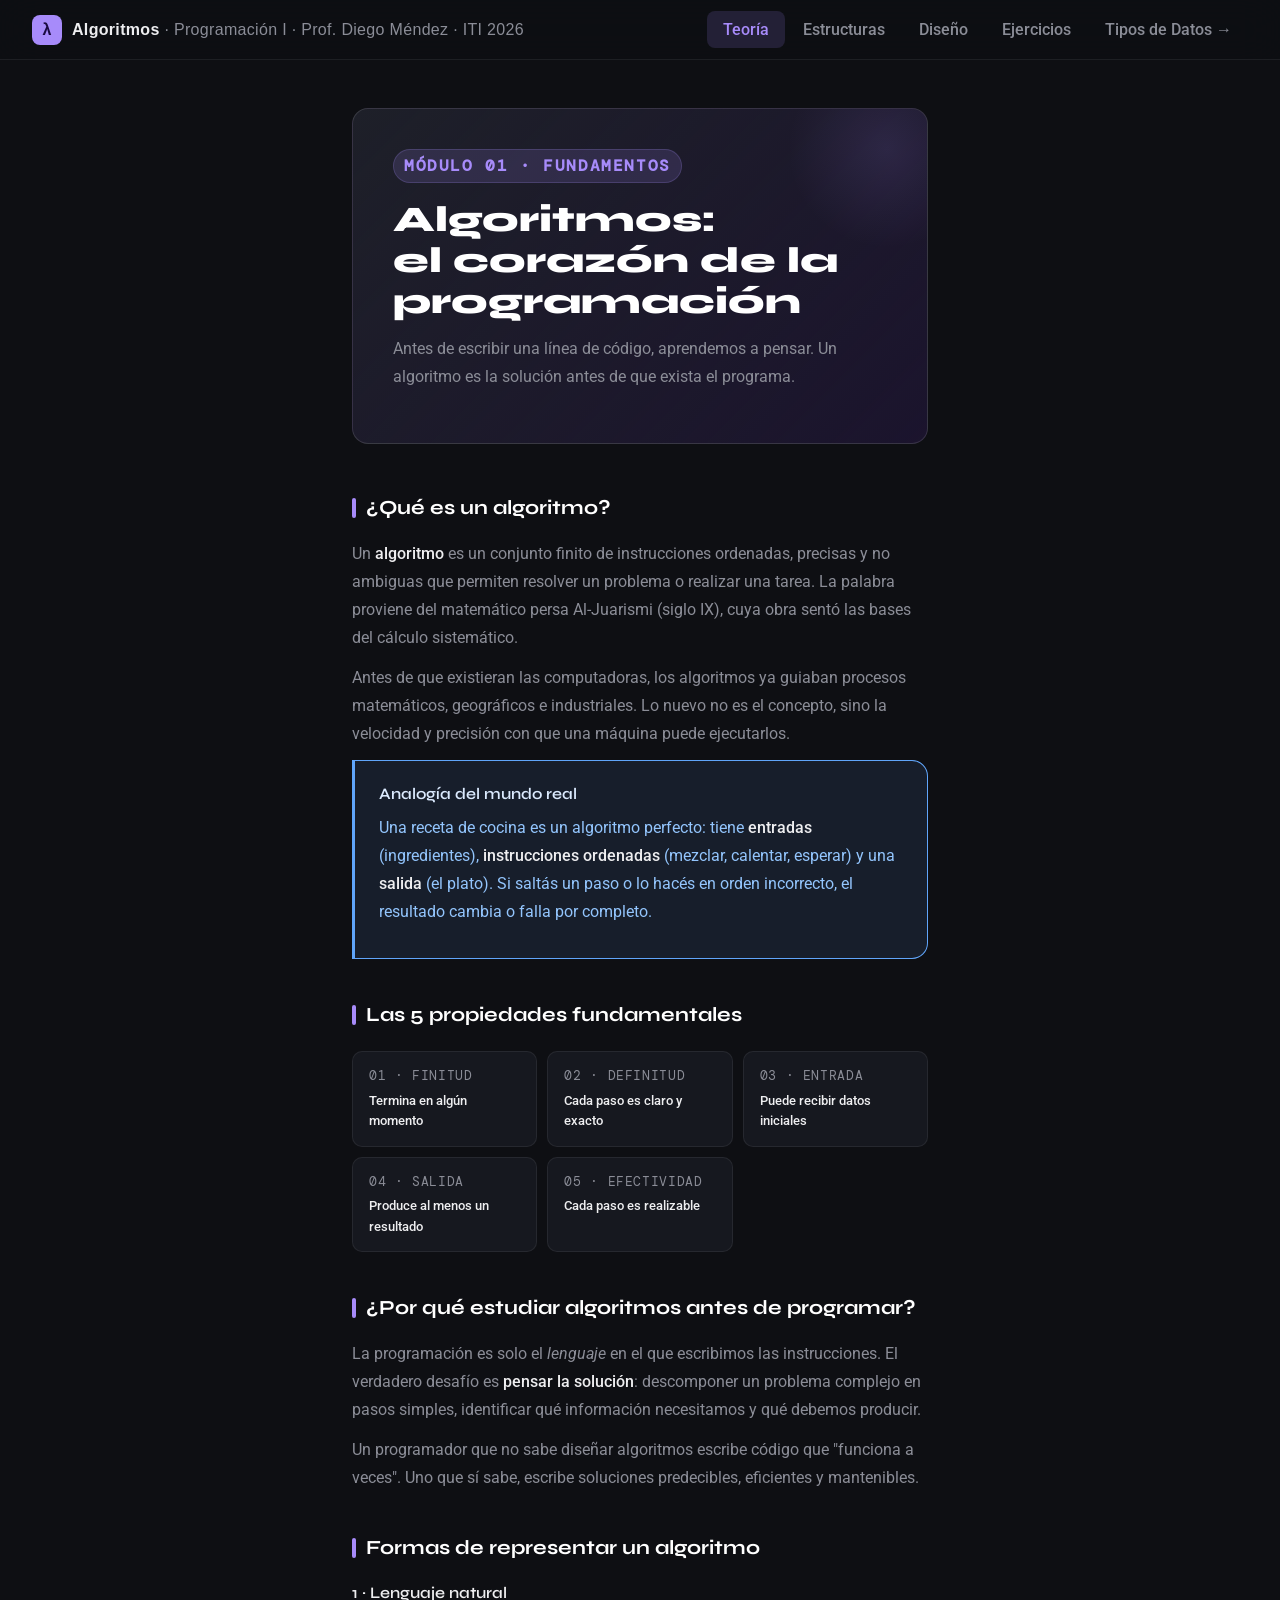
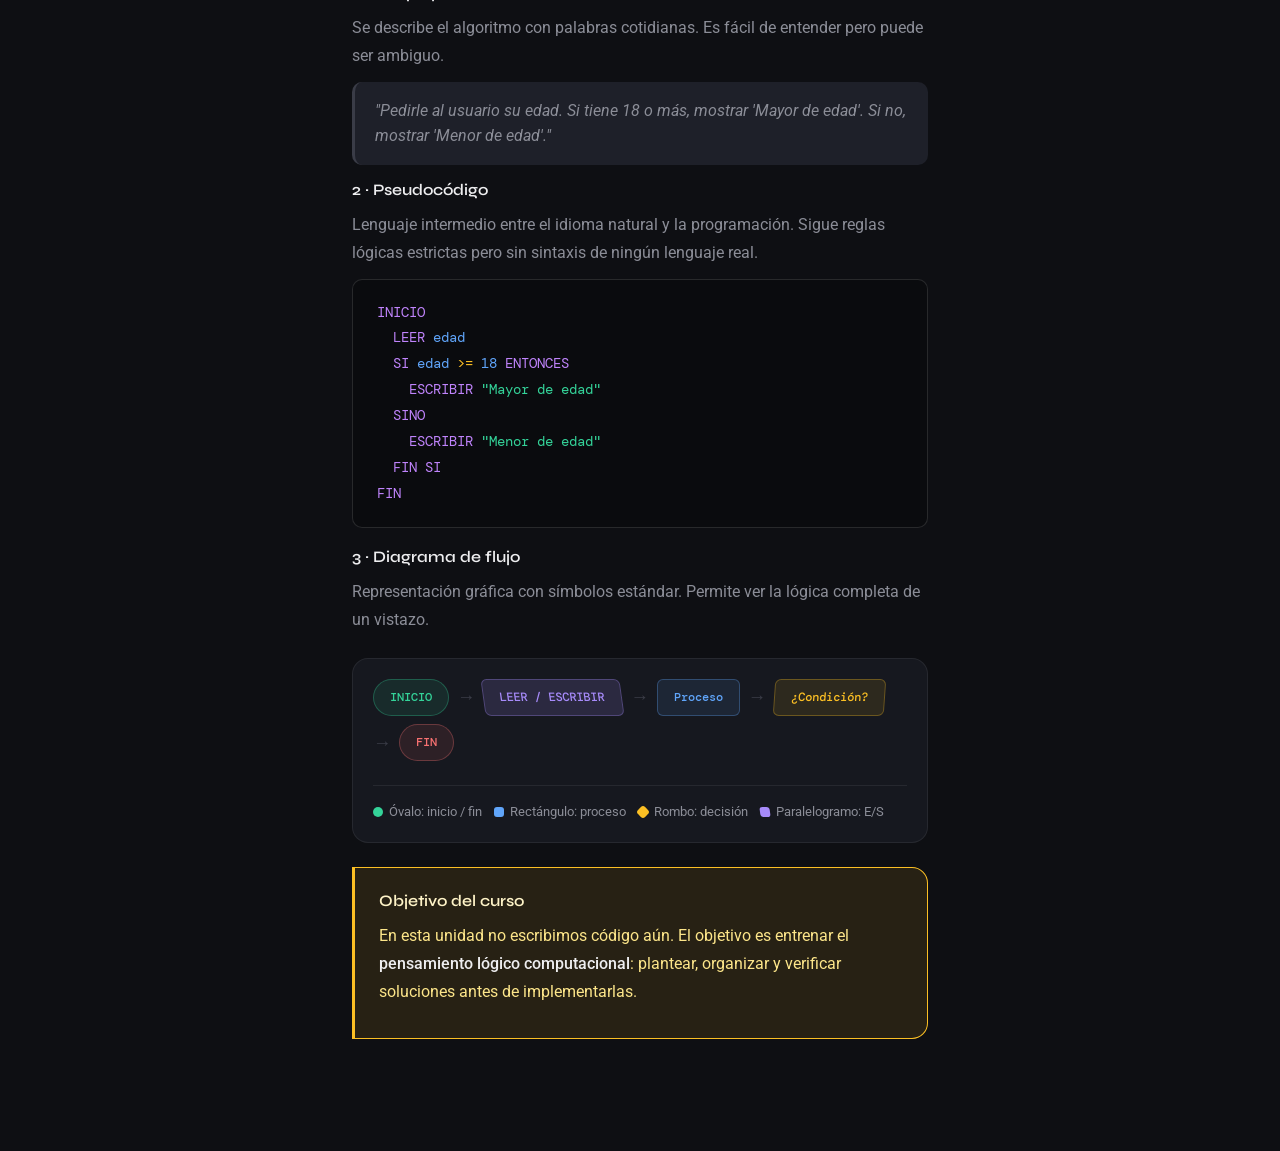
==== index.html @ a2e7eb37 "tipos de datos" ====
<!DOCTYPE html>
<html lang="es">

<head>
  <meta charset="UTF-8">
  <meta name="viewport" content="width=device-width, initial-scale=1.0">
  <title>Algoritmos · Programación I</title>
  <link rel="preconnect" href="https://fonts.googleapis.com">
  <link href="https://fonts.googleapis.com/css2?family=Roboto:ital,wght@0,300;0,400;0,500;1,300&family=Syne:wght@400;500;600;700;800&family=DM+Mono:wght@400;500&display=swap" rel="stylesheet">
  <link rel="stylesheet" href="algoritmos.css">
</head>

<body>

  <header class="site-header">
    <div class="logo">
      <div class="logo-icon">λ</div>
      <div>
        <span>Algoritmos</span>
        <span class="logo-sub"> · Programación I · Prof. Diego Méndez · ITI 2026</span>
      </div>
    </div>
    <nav class="nav-tabs">
      <button class="nav-tab active" onclick="showSection('teoria',this)">Teoría</button>
      <button class="nav-tab" onclick="showSection('estructuras',this)">Estructuras</button>
      <button class="nav-tab" onclick="showSection('disenio',this)">Diseño</button>
      <button class="nav-tab" onclick="showSection('ejercicios',this)">Ejercicios</button>
      <a class="nav-tab-link" href="tipos-de-datos/tipos-de-datos.html">Tipos de Datos →</a>
    </nav>
  </header>

  <main class="main">

    <!-- ===== TEORÍA ===== -->
    <section id="teoria" class="section active">

      <div class="hero">
        <div class="hero-tag">Módulo 01 · Fundamentos</div>
        <h1>Algoritmos:<br>el corazón de la programación</h1>
        <p>Antes de escribir una línea de código, aprendemos a pensar. Un algoritmo es la solución antes de que exista el programa.</p>
      </div>

      <h2>¿Qué es un algoritmo?</h2>
      <p>Un <strong>algoritmo</strong> es un conjunto finito de instrucciones ordenadas, precisas y no ambiguas que permiten resolver un problema o realizar una tarea. La palabra proviene del
        matemático persa Al-Juarismi (siglo IX), cuya obra sentó las bases del cálculo sistemático.</p>
      <p>Antes de que existieran las computadoras, los algoritmos ya guiaban procesos matemáticos, geográficos e industriales. Lo nuevo no es el concepto, sino la velocidad y precisión con que una
        máquina puede ejecutarlos.</p>

      <div class="card card-accent blue">
        <h3>Analogía del mundo real</h3>
        <p>Una receta de cocina es un algoritmo perfecto: tiene <strong>entradas</strong> (ingredientes), <strong>instrucciones ordenadas</strong> (mezclar, calentar, esperar) y una
          <strong>salida</strong> (el plato). Si saltás un paso o lo hacés en orden incorrecto, el resultado cambia o falla por completo.
        </p>
      </div>

      <h2>Las 5 propiedades fundamentales</h2>
      <div class="props-grid">
        <div class="prop-card">
          <div class="prop-label">01 · Finitud</div>
          <div class="prop-value">Termina en algún momento</div>
        </div>
        <div class="prop-card">
          <div class="prop-label">02 · Definitud</div>
          <div class="prop-value">Cada paso es claro y exacto</div>
        </div>
        <div class="prop-card">
          <div class="prop-label">03 · Entrada</div>
          <div class="prop-value">Puede recibir datos iniciales</div>
        </div>
        <div class="prop-card">
          <div class="prop-label">04 · Salida</div>
          <div class="prop-value">Produce al menos un resultado</div>
        </div>
        <div class="prop-card">
          <div class="prop-label">05 · Efectividad</div>
          <div class="prop-value">Cada paso es realizable</div>
        </div>
      </div>

      <h2>¿Por qué estudiar algoritmos antes de programar?</h2>
      <p>La programación es solo el <em>lenguaje</em> en el que escribimos las instrucciones. El verdadero desafío es <strong>pensar la solución</strong>: descomponer un problema complejo en pasos
        simples, identificar qué información necesitamos y qué debemos producir.</p>
      <p>Un programador que no sabe diseñar algoritmos escribe código que "funciona a veces". Uno que sí sabe, escribe soluciones predecibles, eficientes y mantenibles.</p>

      <h2>Formas de representar un algoritmo</h2>

      <h3>1 · Lenguaje natural</h3>
      <p>Se describe el algoritmo con palabras cotidianas. Es fácil de entender pero puede ser ambiguo.</p>
      <div class="highlight">"Pedirle al usuario su edad. Si tiene 18 o más, mostrar 'Mayor de edad'. Si no, mostrar 'Menor de edad'."</div>

      <h3>2 · Pseudocódigo</h3>
      <p>Lenguaje intermedio entre el idioma natural y la programación. Sigue reglas lógicas estrictas pero sin sintaxis de ningún lenguaje real.</p>
      <div class="code-block" id="cb-edad"></div>

      <h3>3 · Diagrama de flujo</h3>
      <p>Representación gráfica con símbolos estándar. Permite ver la lógica completa de un vistazo.</p>

      <div class="flow-row">
        <div class="flow-node start">INICIO</div>
        <span class="flow-arrow">→</span>
        <div class="flow-node io">LEER / ESCRIBIR</div>
        <span class="flow-arrow">→</span>
        <div class="flow-node proc">Proceso</div>
        <span class="flow-arrow">→</span>
        <div class="flow-node dec">¿Condición?</div>
        <span class="flow-arrow">→</span>
        <div class="flow-node end">FIN</div>
        <div class="flow-legend">
          <div class="flow-legend-item">
            <div class="flow-legend-dot" style="background:var(--teal);border-radius:50%"></div>Óvalo: inicio / fin
          </div>
          <div class="flow-legend-item">
            <div class="flow-legend-dot" style="background:var(--blue)"></div>Rectángulo: proceso
          </div>
          <div class="flow-legend-item">
            <div class="flow-legend-dot" style="background:var(--amber);transform:rotate(45deg)"></div>Rombo: decisión
          </div>
          <div class="flow-legend-item">
            <div class="flow-legend-dot" style="background:var(--accent);transform:skewX(8deg)"></div>Paralelogramo: E/S
          </div>
        </div>
      </div>

      <div class="card card-accent amber">
        <h3>Objetivo del curso</h3>
        <p>En esta unidad no escribimos código aún. El objetivo es entrenar el <strong>pensamiento lógico computacional</strong>: plantear, organizar y verificar soluciones antes de
          implementarlas.</p>
      </div>

    </section>

    <!-- ===== ESTRUCTURAS ===== -->
    <section id="estructuras" class="section">

      <div class="hero">
        <div class="hero-tag">Módulo 02 · Control</div>
        <h1>Estructuras de control<br>y tipos de datos</h1>
        <p>Con solo tres estructuras podés resolver cualquier problema computable. Es el teorema de Böhm-Jacopini (1966), y sigue siendo válido hoy.</p>
      </div>

      <h2>Las tres estructuras de control</h2>

      <div class="card card-accent teal">
        <h3>1 · Secuencia</h3>
        <p>Las instrucciones se ejecutan <strong>una tras otra</strong>, en orden estricto de arriba hacia abajo. Es la estructura más simple y la base de todo algoritmo.</p>
        <p><strong>Ejemplo:</strong> calcular el área de un rectángulo.</p>
      </div>
      <div class="code-block" id="cb-area"></div>

      <div class="card card-accent amber">
        <h3>2 · Selección (decisión / condicional)</h3>
        <p>Permite que el algoritmo tome <strong>caminos distintos</strong> según una condición booleana.</p>
        <ul>
          <li><strong>SI-ENTONCES (if):</strong> solo actúa si la condición es verdadera.</li>
          <li><strong>SI-ENTONCES-SINO (if-else):</strong> un camino para verdadero, otro para falso.</li>
          <li><strong>SI múltiple (switch/case):</strong> evalúa varios valores posibles de una variable.</li>
        </ul>
      </div>
      <div class="code-block" id="cb-temp"></div>

      <div class="card card-accent coral">
        <h3>3 · Repetición (bucles / iteración)</h3>
        <p>Ejecuta un bloque de instrucciones <strong>múltiples veces</strong>. Existen tres variantes:</p>
        <ul>
          <li><strong>MIENTRAS (while):</strong> repite mientras la condición sea verdadera. Se evalúa antes de ejecutar.</li>
          <li><strong>HACER-MIENTRAS (do-while):</strong> ejecuta al menos una vez, luego evalúa.</li>
          <li><strong>PARA (for):</strong> repite un número conocido de veces usando un contador.</li>
        </ul>
        <p><strong>Clave:</strong> todo bucle debe tener una condición de salida. Sin ella → bucle infinito.</p>
      </div>
      <div class="code-block" id="cb-bucle"></div>

      <div class="divider"></div>

      <h2>Variables y tipos de datos</h2>
      <p>Una <strong>variable</strong> es un espacio en memoria con nombre que almacena un valor que puede cambiar durante la ejecución.</p>

      <div class="props-grid">
        <div class="prop-card">
          <div class="prop-label">Entero (int)</div>
          <div class="prop-value">… −2, −1, 0, 1, 2 …</div>
        </div>
        <div class="prop-card">
          <div class="prop-label">Real (float)</div>
          <div class="prop-value">3.14 · −0.5 · 100.0</div>
        </div>
        <div class="prop-card">
          <div class="prop-label">Carácter (char)</div>
          <div class="prop-value">'a' · 'Z' · '3'</div>
        </div>
        <div class="prop-card">
          <div class="prop-label">Cadena (string)</div>
          <div class="prop-value">"Hola mundo"</div>
        </div>
        <div class="prop-card">
          <div class="prop-label">Lógico (bool)</div>
          <div class="prop-value">Verdadero · Falso</div>
        </div>
      </div>

      <h2>Operadores</h2>

      <h3>Aritméticos</h3>
      <div class="pill-row">
        <span class="pill pill-teal">+ suma</span>
        <span class="pill pill-teal">− resta</span>
        <span class="pill pill-teal">× multiplicación</span>
        <span class="pill pill-teal">/ división</span>
        <span class="pill pill-teal">MOD resto</span>
        <span class="pill pill-teal">^ potencia</span>
      </div>

      <h3>Relacionales (devuelven Verdadero o Falso)</h3>
      <div class="pill-row">
        <span class="pill pill-amber">= igual</span>
        <span class="pill pill-amber">≠ distinto</span>
        <span class="pill pill-amber">&lt; menor</span>
        <span class="pill pill-amber">&gt; mayor</span>
        <span class="pill pill-amber">≤ menor o igual</span>
        <span class="pill pill-amber">≥ mayor o igual</span>
      </div>

      <h3>Lógicos (combinan condiciones)</h3>
      <div class="pill-row">
        <span class="pill pill-purple">Y · AND</span>
        <span class="pill pill-purple">O · OR</span>
        <span class="pill pill-purple">NO · NOT</span>
      </div>

      <div class="divider"></div>

      <h2>Modularidad (subalgoritmos)</h2>
      <p>Un <strong>subalgoritmo</strong> (o módulo) resuelve una subtarea específica y puede ser reutilizado. Equivale a lo que en programación se llama <strong>función o procedimiento</strong>.</p>

      <div class="card card-accent blue">
        <h3>Ventajas de dividir en módulos</h3>
        <ul>
          <li>Facilita la lectura y comprensión del algoritmo completo</li>
          <li>Permite reutilizar partes sin reescribirlas</li>
          <li>Simplifica la detección y corrección de errores</li>
          <li>Hace más fácil modificar o ampliar el algoritmo</li>
        </ul>
      </div>

    </section>

    <!-- ===== DISEÑO ===== -->
    <section id="disenio" class="section">

      <div class="hero">
        <div class="hero-tag">Módulo 03 · Metodología</div>
        <h1>Diseño y verificación<br>de algoritmos</h1>
        <p>Diseñar bien es más valioso que programar rápido. Un buen diseño previene errores, facilita el mantenimiento y comunica la intención con claridad.</p>
      </div>

      <h2>Metodología de resolución</h2>
      <div class="steps">
        <div class="step">
          <div class="step-num">1</div>
          <div class="step-content">
            <h3>Análisis del problema</h3>
            <p>¿Qué se pide exactamente? ¿Qué datos tengo (entradas)? ¿Qué debo producir (salidas)? ¿Hay restricciones o casos especiales?</p>
          </div>
        </div>
        <div class="step">
          <div class="step-num">2</div>
          <div class="step-content">
            <h3>Diseño del algoritmo</h3>
            <p>Plantear la solución en pseudocódigo o diagrama de flujo. Pensar los casos posibles, incluyendo casos límite y errores.</p>
          </div>
        </div>
        <div class="step">
          <div class="step-num">3</div>
          <div class="step-content">
            <h3>Prueba de escritorio (tracing)</h3>
            <p>Simular manualmente la ejecución paso a paso con valores concretos, anotando el estado de cada variable en cada iteración.</p>
          </div>
        </div>
        <div class="step">
          <div class="step-num">4</div>
          <div class="step-content">
            <h3>Refinamiento</h3>
            <p>Detectar y corregir errores lógicos, optimizar pasos redundantes y clarificar instrucciones ambiguas.</p>
          </div>
        </div>
      </div>

      <h2>Ejemplo de prueba de escritorio</h2>
      <p>Algoritmo que suma los números del 1 al 5:</p>

      <div class="code-block" id="cb-suma"></div>

      <div class="card">
        <h3>Tabla de seguimiento</h3>
        <div class="table-wrap">
          <table>
            <thead>
              <tr>
                <th>Iteración</th>
                <th>i</th>
                <th>suma</th>
                <th>i ≤ 5?</th>
              </tr>
            </thead>
            <tbody>
              <tr>
                <td>Inicio</td>
                <td class="num">1</td>
                <td class="num">0</td>
                <td>—</td>
              </tr>
              <tr>
                <td>1ª</td>
                <td class="num">2</td>
                <td class="num">1</td>
                <td class="yes">Sí</td>
              </tr>
              <tr>
                <td>2ª</td>
                <td class="num">3</td>
                <td class="num">3</td>
                <td class="yes">Sí</td>
              </tr>
              <tr>
                <td>3ª</td>
                <td class="num">4</td>
                <td class="num">6</td>
                <td class="yes">Sí</td>
              </tr>
              <tr>
                <td>4ª</td>
                <td class="num">5</td>
                <td class="num">10</td>
                <td class="yes">Sí</td>
              </tr>
              <tr>
                <td>5ª</td>
                <td class="num">6</td>
                <td class="num">15</td>
                <td class="no">No → Sale</td>
              </tr>
            </tbody>
          </table>
        </div>
      </div>

      <h2>Errores comunes en algoritmos</h2>

      <div class="card card-accent coral">
        <ul>
          <li><strong>Bucle infinito:</strong> la condición de salida nunca se vuelve falsa. El algoritmo no termina nunca.</li>
          <li><strong>Variable no inicializada:</strong> usar una variable sin asignarle un valor previo. Resultado impredecible.</li>
          <li><strong>Error off-by-one:</strong> contar una vez de más o de menos. Muy frecuente en bucles PARA.</li>
          <li><strong>División por cero:</strong> no verificar que el divisor sea distinto de cero antes de dividir.</li>
          <li><strong>Condición mal planteada:</strong> usar &lt; cuando debería ser ≤, o viceversa.</li>
          <li><strong>Algoritmo incompleto:</strong> no contemplar todos los casos posibles de la entrada.</li>
        </ul>
      </div>

      <h2>Glosario esencial</h2>
      <div class="props-grid">
        <div class="prop-card">
          <div class="prop-label">Algoritmo</div>
          <div class="prop-value">Secuencia finita y precisa de instrucciones</div>
        </div>
        <div class="prop-card">
          <div class="prop-label">Variable</div>
          <div class="prop-value">Espacio de memoria con nombre y valor</div>
        </div>
        <div class="prop-card">
          <div class="prop-label">Constante</div>
          <div class="prop-value">Valor fijo que no cambia en la ejecución</div>
        </div>
        <div class="prop-card">
          <div class="prop-label">Expresión</div>
          <div class="prop-value">Combinación de valores y operadores</div>
        </div>
        <div class="prop-card">
          <div class="prop-label">Condición</div>
          <div class="prop-value">Expresión que resulta Verdadero o Falso</div>
        </div>
        <div class="prop-card">
          <div class="prop-label">Iteración</div>
          <div class="prop-value">Una pasada completa por el cuerpo de un bucle</div>
        </div>
        <div class="prop-card">
          <div class="prop-label">Acumulador</div>
          <div class="prop-value">Variable que suma/multiplica valores sucesivos</div>
        </div>
        <div class="prop-card">
          <div class="prop-label">Contador</div>
          <div class="prop-value">Variable que se incrementa de a 1</div>
        </div>
        <div class="prop-card">
          <div class="prop-label">Bandera (flag)</div>
          <div class="prop-value">Variable booleana que indica un estado</div>
        </div>
      </div>

    </section>

    <!-- ===== EJERCICIOS ===== -->
    <section id="ejercicios" class="section">

      <div class="hero">
        <div class="hero-tag">20 Ejercicios · Sin código</div>
        <h1>Práctica de pensamiento<br>lógico computacional</h1>
        <p>Resolvé cada ejercicio en pseudocódigo o lenguaje natural. Usá el área de trabajo para escribir tu solución directamente acá. Tus respuestas se guardan en el navegador.</p>
      </div>

      <div class="ex-stats">
        <div class="ex-stat"><span class="ex-stat-n" id="cnt-total">20</span><span class="ex-stat-l">ejercicios</span></div>
        <div class="ex-stat"><span class="ex-stat-n" id="cnt-done">0</span><span class="ex-stat-l">completados</span></div>
        <div class="ex-stat"><span class="ex-stat-n" id="cnt-pct">0%</span><span class="ex-stat-l">progreso</span></div>
      </div>
      <div class="progress-wrap">
        <div class="progress-fill" id="prog-fill" style="width:0%"></div>
      </div>

      <div class="filter-row">
        <button class="filter-btn active" onclick="filterEx('todos',this)">Todos (20)</button>
        <button class="filter-btn" onclick="filterEx('Básico',this)">Básico (6)</button>
        <button class="filter-btn" onclick="filterEx('Intermedio',this)">Intermedio (9)</button>
        <button class="filter-btn" onclick="filterEx('Avanzado',this)">Avanzado (5)</button>
      </div>

      <div class="ex-list" id="ex-list"></div>

    </section>

  </main>

  <!-- Mobile nav -->
  <nav class="mobile-nav">
    <button class="nav-tab active" onclick="showSection('teoria',this)">Teoría</button>
    <button class="nav-tab" onclick="showSection('estructuras',this)">Estructuras</button>
    <button class="nav-tab" onclick="showSection('disenio',this)">Diseño</button>
    <button class="nav-tab" onclick="showSection('ejercicios',this)">Ejercicios</button>
    <a class="nav-tab-link" href="tipos-de-datos/tipos-de-datos.html">Tipos →</a>
  </nav>

  <script src="algoritmos.js"></script>
</body>

</html>
---- algoritmos.css ----
:root {
  --bg: #0e0f13;
  --surface: #16181f;
  --surface2: #1e2029;
  --border: rgba(255, 255, 255, 0.07);
  --border2: rgba(255, 255, 255, 0.12);
  --text: #eeeef0;
  --muted: #8b8d97;
  --faint: #3a3c47;
  --accent: #a78bfa;
  --accent2: #7c3aed;
  --accent-glow: rgba(167, 139, 250, 0.15);
  --teal: #34d399;
  --teal-bg: rgba(52, 211, 153, 0.1);
  --amber: #fbbf24;
  --amber-bg: rgba(251, 191, 36, 0.1);
  --coral: #f87171;
  --coral-bg: rgba(248, 113, 113, 0.1);
  --blue: #60a5fa;
  --blue-bg: rgba(96, 165, 250, 0.1);
  --r: 10px;
  --r-lg: 16px;
}

*,
*::before,
*::after {
  box-sizing: border-box;
  margin: 0;
  padding: 0;
}

html {
  scroll-behavior: smooth;
}

body {
  font-family: 'Roboto', sans-serif;
  font-size: 1rem;
  background: var(--bg);
  color: var(--text);
  line-height: 1.6;
  min-height: 100vh;
  overflow-x: hidden;
}

/* SCROLLBAR */
::-webkit-scrollbar {
  width: 6px;
}

::-webkit-scrollbar-track {
  background: var(--bg);
}

::-webkit-scrollbar-thumb {
  background: var(--faint);
  border-radius: 3px;
}

/* HEADER */
.site-header {
  position: sticky;
  top: 0;
  z-index: 100;
  background: rgba(14, 15, 19, 0.85);
  backdrop-filter: blur(20px);
  border-bottom: 1px solid var(--border);
  padding: 0 2rem;
  display: flex;
  align-items: center;
  justify-content: space-between;
  height: 60px;
}

.logo {
  display: flex;
  align-items: center;
  gap: 10px;
  font-family: sans-serif;
  font-weight: 700;
  font-size: 1rem;
  letter-spacing: 0.02em;
}

.logo-icon {
  width: 30px;
  height: 30px;
  background: var(--accent);
  border-radius: 8px;
  display: flex;
  align-items: center;
  justify-content: center;
  font-size: 1rem;
  color: #1a0a40;
  font-weight: 800;
}

.logo-sub {
  color: var(--muted);
  font-weight: 400;
  font-size: 1rem;
}

.nav-tabs {
  display: flex;
  gap: 2px;
}

.nav-tab {
  padding: 6px 16px;
  border-radius: 8px;
  border: none;
  background: transparent;
  color: var(--muted);
  cursor: pointer;
  font-family: 'Roboto', sans-serif;
  font-size: 1rem;
  font-weight: 500;
  transition: all 0.2s;
  white-space: nowrap;
}

.nav-tab-link {
  padding: 6px 16px;
  border-radius: 8px;
  background: transparent;
  color: var(--muted);
  font-family: 'Roboto', sans-serif;
  font-size: 1rem;
  font-weight: 500;
  transition: all 0.2s;
  white-space: nowrap;
  text-decoration: none;
  display: inline-flex;
  align-items: center;
}

.nav-tab-link:hover {
  color: var(--text);
  background: var(--surface);
}

.nav-tab:hover {
  color: var(--text);
  background: var(--surface);
}

.nav-tab.active {
  color: var(--accent);
  background: var(--accent-glow);
}

/* MAIN LAYOUT */
.main {
  max-width: 50%;
  margin: 0 auto;
  padding: 3rem 2rem 6rem;
}

/* SECTIONS */
.section {
  display: none;
  animation: fadeUp 0.35s ease;
}

.section.active {
  display: block;
}

@keyframes fadeUp {
  from {
    opacity: 0;
    transform: translateY(12px);
  }

  to {
    opacity: 1;
    transform: translateY(0);
  }
}

/* HERO */
.hero {
  margin-bottom: 3rem;
  padding: 2.5rem;
  background: linear-gradient(135deg, var(--surface2) 0%, rgba(124, 58, 237, 0.12) 100%);
  border: 1px solid var(--border2);
  border-radius: var(--r-lg);
  position: relative;
  overflow: hidden;
}

.hero::before {
  content: '';
  position: absolute;
  top: -60px;
  right: -60px;
  width: 200px;
  height: 200px;
  background: radial-gradient(circle, rgba(167, 139, 250, 0.12) 0%, transparent 70%);
  border-radius: 50%;
  pointer-events: none;
}

.hero-tag {
  display: inline-block;
  font-size: 1rem;
  font-weight: 600;
  letter-spacing: 0.1em;
  text-transform: uppercase;
  color: var(--accent);
  background: var(--accent-glow);
  border: 1px solid rgba(167, 139, 250, 0.2);
  padding: 3px 10px;
  border-radius: 20px;
  margin-bottom: 1rem;
  font-family: 'DM Mono', monospace;
}

.hero h1 {
  font-family: 'Syne', sans-serif;
  font-size: clamp(1.5rem, 4vw, 2.25rem);
  font-weight: 800;
  line-height: 1.15;
  margin-bottom: 0.75rem;
  color: #fff;
}

.hero p {
  color: var(--muted);
  font-size: 1rem;
  max-width: 560px;
}

/* TYPOGRAPHY */
h2 {
  font-family: 'Syne', sans-serif;
  font-size: 1.25rem;
  font-weight: 700;
  margin: 2.5rem 0 1rem;
  color: #fff;
  display: flex;
  align-items: center;
  gap: 10px;
}

h2::before {
  content: '';
  display: inline-block;
  width: 4px;
  height: 20px;
  background: var(--accent);
  border-radius: 2px;
}

h3 {
  font-family: 'Syne', sans-serif;
  font-size: 1rem;
  font-weight: 600;
  margin-bottom: 0.5rem;
  color: var(--text);
}

p {
  font-size: 1rem;
  line-height: 1.75;
  color: var(--muted);
  margin-bottom: 0.75rem;
}

p strong {
  color: var(--text);
  font-weight: 500;
}

ul,
ol {
  padding-left: 1.25rem;
  margin-bottom: 0.75rem;
}

li {
  font-size: 1rem;
  line-height: 1.75;
  color: var(--muted);
}

li strong {
  color: var(--text);
  font-weight: 500;
}

/* CARDS */
.card {
  background: var(--surface);
  border: 1px solid var(--border);
  border-radius: var(--r-lg);
  padding: 1.25rem 1.5rem;
  margin-bottom: 1rem;
}

.card-accent {
  border-left: 3px solid;
  border-radius: 0 var(--r-lg) var(--r-lg) 0;
}

.card-accent.purple {
  border-color: var(--accent);
  background: var(--accent-glow);
}

.card-accent.teal {
  border-color: var(--teal);
  background: var(--teal-bg);
}

.card-accent.amber {
  border-color: var(--amber);
  background: var(--amber-bg);
}

.card-accent.coral {
  border-color: var(--coral);
  background: var(--coral-bg);
}

.card-accent.blue {
  border-color: var(--blue);
  background: var(--blue-bg);
}

.card-accent.purple p,
.card-accent.purple li {
  color: #c4b5fd;
}

.card-accent.teal p,
.card-accent.teal li {
  color: #6ee7b7;
}

.card-accent.amber p,
.card-accent.amber li {
  color: #fde68a;
}

.card-accent.coral p,
.card-accent.coral li {
  color: #fca5a5;
}

.card-accent.blue p,
.card-accent.blue li {
  color: #93c5fd;
}

.card-accent.purple h3 {
  color: #ddd6fe;
}

.card-accent.teal h3 {
  color: #a7f3d0;
}

.card-accent.amber h3 {
  color: #fef3c7;
}

.card-accent.coral h3 {
  color: #fee2e2;
}

.card-accent.blue h3 {
  color: #dbeafe;
}

/* CODE BLOCKS */
.code-block {
  background: #0a0b0e;
  border: 1px solid var(--border2);
  border-radius: var(--r);
  padding: 1.25rem 1.5rem;
  font-family: 'DM Mono', monospace;
  font-size: 0.9rem;
  line-height: 1.8;
  color: #d4d4d8;
  margin-bottom: 1rem;
  overflow-x: auto;
  white-space: pre;
}

.code-block .kw {
  color: #c084fc;
}

.code-block .fn {
  color: #34d399;
}

.code-block .cm {
  color: #52525b;
  font-style: italic;
}

.code-block .nm {
  color: #60a5fa;
}

.code-block .op {
  color: #fbbf24;
}

/* PROPS GRID */
.props-grid {
  display: grid;
  grid-template-columns: repeat(auto-fit, minmax(160px, 1fr));
  gap: 10px;
  margin: 1.25rem 0;
}

.prop-card {
  background: var(--surface);
  border: 1px solid var(--border);
  border-radius: var(--r);
  padding: 0.875rem 1rem;
  transition: border-color 0.2s;
}

.prop-card:hover {
  border-color: var(--accent);
}

.prop-label {
  font-size: 0.8rem;
  font-family: 'DM Mono', monospace;
  color: var(--muted);
  margin-bottom: 4px;
  text-transform: uppercase;
  letter-spacing: 0.05em;
}

.prop-value {
  font-size: 0.8rem;
  font-weight: 500;
  color: var(--text);
}

/* FLOW DIAGRAM */
.flow-row {
  display: flex;
  align-items: center;
  gap: 8px;
  flex-wrap: wrap;
  margin: 1.5rem 0;
  padding: 1.25rem;
  background: var(--surface);
  border: 1px solid var(--border);
  border-radius: var(--r-lg);
}

.flow-node {
  padding: 8px 16px;
  font-size: 0.75rem;
  font-weight: 500;
  font-family: 'DM Mono', monospace;
  text-align: center;
  border-radius: 6px;
}

.flow-node.start {
  background: var(--teal-bg);
  color: var(--teal);
  border: 1px solid rgba(52, 211, 153, 0.3);
  border-radius: 20px;
}

.flow-node.proc {
  background: var(--blue-bg);
  color: var(--blue);
  border: 1px solid rgba(96, 165, 250, 0.3);
}

.flow-node.dec {
  background: var(--amber-bg);
  color: var(--amber);
  border: 1px solid rgba(251, 191, 36, 0.3);
  transform: skewX(-4deg);
}

.flow-node.io {
  background: var(--accent-glow);
  color: var(--accent);
  border: 1px solid rgba(167, 139, 250, 0.3);
  transform: skewX(8deg);
}

.flow-node.end {
  background: var(--coral-bg);
  color: var(--coral);
  border: 1px solid rgba(248, 113, 113, 0.3);
  border-radius: 20px;
}

.flow-arrow {
  color: var(--faint);
  font-size: 1.15rem;
  flex-shrink: 0;
}

.flow-legend {
  display: flex;
  gap: 12px;
  flex-wrap: wrap;
  margin-top: 1rem;
  padding-top: 1rem;
  border-top: 1px solid var(--border);
  width: 100%;
}

.flow-legend-item {
  display: flex;
  align-items: center;
  gap: 6px;
  font-size: 0.8rem;
  color: var(--muted);
}

.flow-legend-dot {
  width: 10px;
  height: 10px;
  border-radius: 3px;
}

/* TABLE */
.table-wrap {
  overflow-x: auto;
  margin-bottom: 1rem;
}

table {
  width: 100%;
  border-collapse: collapse;
  font-size: 0.9rem;
}

thead tr {
  background: var(--surface2);
}

th {
  padding: 10px 14px;
  text-align: left;
  font-weight: 600;
  font-family: 'Syne', sans-serif;
  font-size: 0.8rem;
  color: var(--muted);
  border-bottom: 1px solid var(--border2);
  letter-spacing: 0.04em;
}

td {
  padding: 9px 14px;
  border-bottom: 1px solid var(--border);
  color: var(--muted);
  font-family: 'DM Mono', monospace;
}

td.num {
  text-align: center;
  color: var(--text);
  font-weight: 500;
}

td.yes {
  color: var(--teal);
}

td.no {
  color: var(--coral);
}

tr:last-child td {
  border-bottom: none;
}

tr:hover td {
  background: var(--surface);
}

/* STEP CARDS */
.steps {
  display: flex;
  flex-direction: column;
  gap: 1px;
  margin: 1.25rem 0;
}

.step {
  display: flex;
  gap: 1rem;
  padding: 1.125rem 1.25rem;
  background: var(--surface);
  border: 1px solid var(--border);
  border-radius: var(--r);
  transition: all 0.2s;
}

.step:hover {
  border-color: var(--border2);
  background: var(--surface2);
}

.step-num {
  width: 28px;
  height: 28px;
  border-radius: 50%;
  background: var(--accent-glow);
  border: 1px solid rgba(167, 139, 250, 0.3);
  display: flex;
  align-items: center;
  justify-content: center;
  font-size: 1rem;
  font-weight: 700;
  color: var(--accent);
  flex-shrink: 0;
  font-family: 'DM Mono', monospace;
}

.step-content h3 {
  font-size: 0.9rem;
  margin-bottom: 3px;
}

.step-content p {
  margin: 0;
  font-size: 0.9rem;
}

/* OPERATOR PILLS */
.pill-row {
  display: flex;
  gap: 8px;
  flex-wrap: wrap;
  margin-bottom: 0.75rem;
}

.pill {
  padding: 4px 12px;
  border-radius: 20px;
  font-size: 0.8rem;
  font-family: 'DM Mono', monospace;
  font-weight: 500;
}

.pill-teal {
  background: var(--teal-bg);
  color: var(--teal);
  border: 1px solid rgba(52, 211, 153, 0.2);
}

.pill-amber {
  background: var(--amber-bg);
  color: var(--amber);
  border: 1px solid rgba(251, 191, 36, 0.2);
}

.pill-purple {
  background: var(--accent-glow);
  color: var(--accent);
  border: 1px solid rgba(167, 139, 250, 0.2);
}

.pill-blue {
  background: var(--blue-bg);
  color: var(--blue);
  border: 1px solid rgba(96, 165, 250, 0.2);
}

.pill-coral {
  background: var(--coral-bg);
  color: var(--coral);
  border: 1px solid rgba(248, 113, 113, 0.2);
}

/* ============ EXERCISES ============ */
.ex-stats {
  display: grid;
  grid-template-columns: repeat(3, 1fr);
  gap: 10px;
  margin-bottom: 1.5rem;
}

.ex-stat {
  background: var(--surface);
  border: 1px solid var(--border);
  border-radius: var(--r);
  padding: 1rem;
  text-align: center;
}

.ex-stat-n {
  font-family: 'Syne', sans-serif;
  font-size: 1.75rem;
  font-weight: 800;
  color: #fff;
  display: block;
}

.ex-stat-l {
  font-size: 0.8rem;
  color: var(--muted);
  text-transform: uppercase;
  letter-spacing: 0.06em;
}

.progress-wrap {
  background: var(--surface);
  border-radius: 20px;
  height: 6px;
  margin-bottom: 1.75rem;
  overflow: hidden;
}

.progress-fill {
  height: 6px;
  border-radius: 20px;
  background: linear-gradient(90deg, var(--accent2), var(--accent));
  transition: width 0.5s cubic-bezier(.4, 0, .2, 1);
}

.filter-row {
  display: flex;
  gap: 6px;
  flex-wrap: wrap;
  margin-bottom: 1.5rem;
}

.filter-btn {
  padding: 5px 14px;
  border-radius: 20px;
  border: 1px solid var(--border2);
  background: transparent;
  color: var(--muted);
  cursor: pointer;
  font-family: 'Roboto', sans-serif;
  font-size: 0.8rem;
  font-weight: 500;
  transition: all 0.18s;
}

.filter-btn:hover {
  color: var(--text);
  border-color: var(--faint);
}

.filter-btn.active {
  background: var(--accent-glow);
  color: var(--accent);
  border-color: rgba(167, 139, 250, 0.35);
}

/* EXERCISE LIST */
.ex-list {
  counter-reset: excount;
  display: flex;
  flex-direction: column;
  gap: 8px;
}

.ex-item {
  counter-increment: excount;
  background: var(--surface);
  border: 1px solid var(--border);
  border-radius: var(--r-lg);
  padding: 1.25rem 1.25rem 1.25rem 4.5rem;
  position: relative;
  transition: all 0.2s;
}

.ex-item:hover {
  border-color: var(--border2);
}

.ex-item.done {
  border-color: rgba(52, 211, 153, 0.25);
  background: rgba(52, 211, 153, 0.04);
}

.ex-num {
  position: absolute;
  left: 1.25rem;
  top: 1.25rem;
  width: 32px;
  height: 32px;
  border-radius: 50%;
  display: flex;
  align-items: center;
  justify-content: center;
  font-family: 'DM Mono', monospace;
  font-size: 0.8rem;
  font-weight: 500;
}

.ex-num.basico {
  background: var(--teal-bg);
  color: var(--teal);
  border: 1px solid rgba(52, 211, 153, 0.3);
}

.ex-num.intermedio {
  background: var(--amber-bg);
  color: var(--amber);
  border: 1px solid rgba(251, 191, 36, 0.3);
}

.ex-num.avanzado {
  background: var(--coral-bg);
  color: var(--coral);
  border: 1px solid rgba(248, 113, 113, 0.3);
}

.ex-top {
  display: flex;
  align-items: flex-start;
  justify-content: space-between;
  gap: 10px;
}

.ex-title {
  font-family: 'Syne', sans-serif;
  font-size: 0.875rem;
  font-weight: 700;
  color: var(--text);
  margin-bottom: 6px;
}

.badge-row {
  display: flex;
  gap: 5px;
  flex-wrap: wrap;
  margin-bottom: 8px;
}

.badge {
  font-size: 0.8rem;
  font-weight: 600;
  letter-spacing: 0.06em;
  text-transform: uppercase;
  padding: 2px 8px;
  border-radius: 20px;
  font-family: 'DM Mono', monospace;
}

.badge-tema {
  background: var(--accent-glow);
  color: var(--accent);
}

.badge-basico {
  background: var(--teal-bg);
  color: var(--teal);
}

.badge-intermedio {
  background: var(--amber-bg);
  color: var(--amber);
}

.badge-avanzado {
  background: var(--coral-bg);
  color: var(--coral);
}

.ex-enunciado {
  font-size: 0.9rem;
  line-height: 1.7;
  color: var(--muted);
  white-space: pre-wrap;
}

/* WORK AREA */
.work-area-toggle {
  display: flex;
  align-items: center;
  gap: 8px;
  margin-top: 10px;
  cursor: pointer;
  font-size: 0.75rem;
  color: var(--accent);
  font-weight: 500;
  user-select: none;
  width: fit-content;
}

.work-area-toggle:hover {
  opacity: 0.8;
}

.toggle-icon {
  font-size: 0.9rem;
  transition: transform 0.2s;
}

.ex-item.open .toggle-icon {
  transform: rotate(90deg);
}

.ex-body {
  display: none;
  margin-top: 10px;
}

.ex-item.open .ex-body {
  display: block;
}

.hint-box {
  background: rgba(167, 139, 250, 0.05);
  border: 1px dashed rgba(167, 139, 250, 0.25);
  border-radius: var(--r);
  padding: 0.875rem 1rem;
  font-size: 0.8rem;
  color: #c4b5fd;
  line-height: 1.65;
  margin-bottom: 10px;
}

.hint-label {
  font-family: 'DM Mono', monospace;
  font-size: 0.625rem;
  color: var(--accent);
  font-weight: 600;
  letter-spacing: 0.08em;
  text-transform: uppercase;
  margin-bottom: 5px;
}

.work-textarea {
  width: 100%;
  min-height: 120px;
  background: #0a0b0e;
  border: 1px solid var(--border2);
  border-radius: var(--r);
  padding: 0.875rem 1rem;
  font-family: 'DM Mono', monospace;
  font-size: 0.8125rem;
  line-height: 1.7;
  color: #d4d4d8;
  resize: vertical;
  outline: none;
  transition: border-color 0.2s;
  margin-bottom: 8px;
}

.work-textarea:focus {
  border-color: var(--accent);
}

.work-textarea::placeholder {
  color: #3a3c47;
}

.work-actions {
  display: flex;
  gap: 8px;
  align-items: center;
}

.btn-save {
  padding: 6px 16px;
  background: var(--accent-glow);
  border: 1px solid rgba(167, 139, 250, 0.3);
  border-radius: 8px;
  color: var(--accent);
  font-size: 0.75rem;
  font-weight: 600;
  font-family: 'DM Sans', sans-serif;
  cursor: pointer;
  transition: all 0.18s;
}

.btn-save:hover {
  background: rgba(167, 139, 250, 0.2);
}

.btn-clear {
  padding: 6px 14px;
  background: transparent;
  border: 1px solid var(--border2);
  border-radius: 8px;
  color: var(--muted);
  font-size: 0.75rem;
  font-family: 'DM Sans', sans-serif;
  cursor: pointer;
  transition: all 0.18s;
}

.btn-clear:hover {
  color: var(--coral);
  border-color: rgba(248, 113, 113, 0.3);
}

.saved-msg {
  font-size: 0.6875rem;
  color: var(--teal);
  display: none;
}

/* COMPLETE BUTTON */
.check-btn {
  width: 28px;
  height: 28px;
  border-radius: 50%;
  border: 1.5px solid var(--border2);
  background: transparent;
  cursor: pointer;
  flex-shrink: 0;
  transition: all 0.2s;
  display: flex;
  align-items: center;
  justify-content: center;
  font-size: 1rem;
  color: transparent;
}

.check-btn:hover {
  border-color: var(--teal);
  color: var(--teal);
}

.check-btn.done {
  background: var(--teal);
  border-color: var(--teal);
  color: white;
}

/* MOBILE */
@media (max-width: 640px) {
  .site-header {
    padding: 0 1rem;
  }

  .nav-tabs {
    display: none;
  }

  .main {
    padding: 1.5rem 1rem 5rem;
  }

  .mobile-nav {
    display: flex;
    position: fixed;
    bottom: 0;
    left: 0;
    right: 0;
    background: rgba(14, 15, 19, 0.95);
    backdrop-filter: blur(20px);
    border-top: 1px solid var(--border2);
    padding: 8px 1rem 12px;
    gap: 4px;
    z-index: 200;
  }

  .mobile-nav .nav-tab {
    flex: 1;
    font-size: 0.6rem;
    padding: 8px 4px;
    text-align: center;
    border-radius: 8px;
  }
}

@media (min-width: 641px) {
  .mobile-nav {
    display: none;
  }
}

/* DIVIDER */
.divider {
  height: 1px;
  background: var(--border);
  margin: 2rem 0;
}

/* HIGHLIGHT BOX */
.highlight {
  background: var(--surface2);
  border-radius: var(--r);
  padding: 1rem 1.25rem;
  margin-bottom: 0.75rem;
  font-size: 1rem;
  color: var(--muted);
  font-style: italic;
  border-left: 3px solid var(--faint);
}
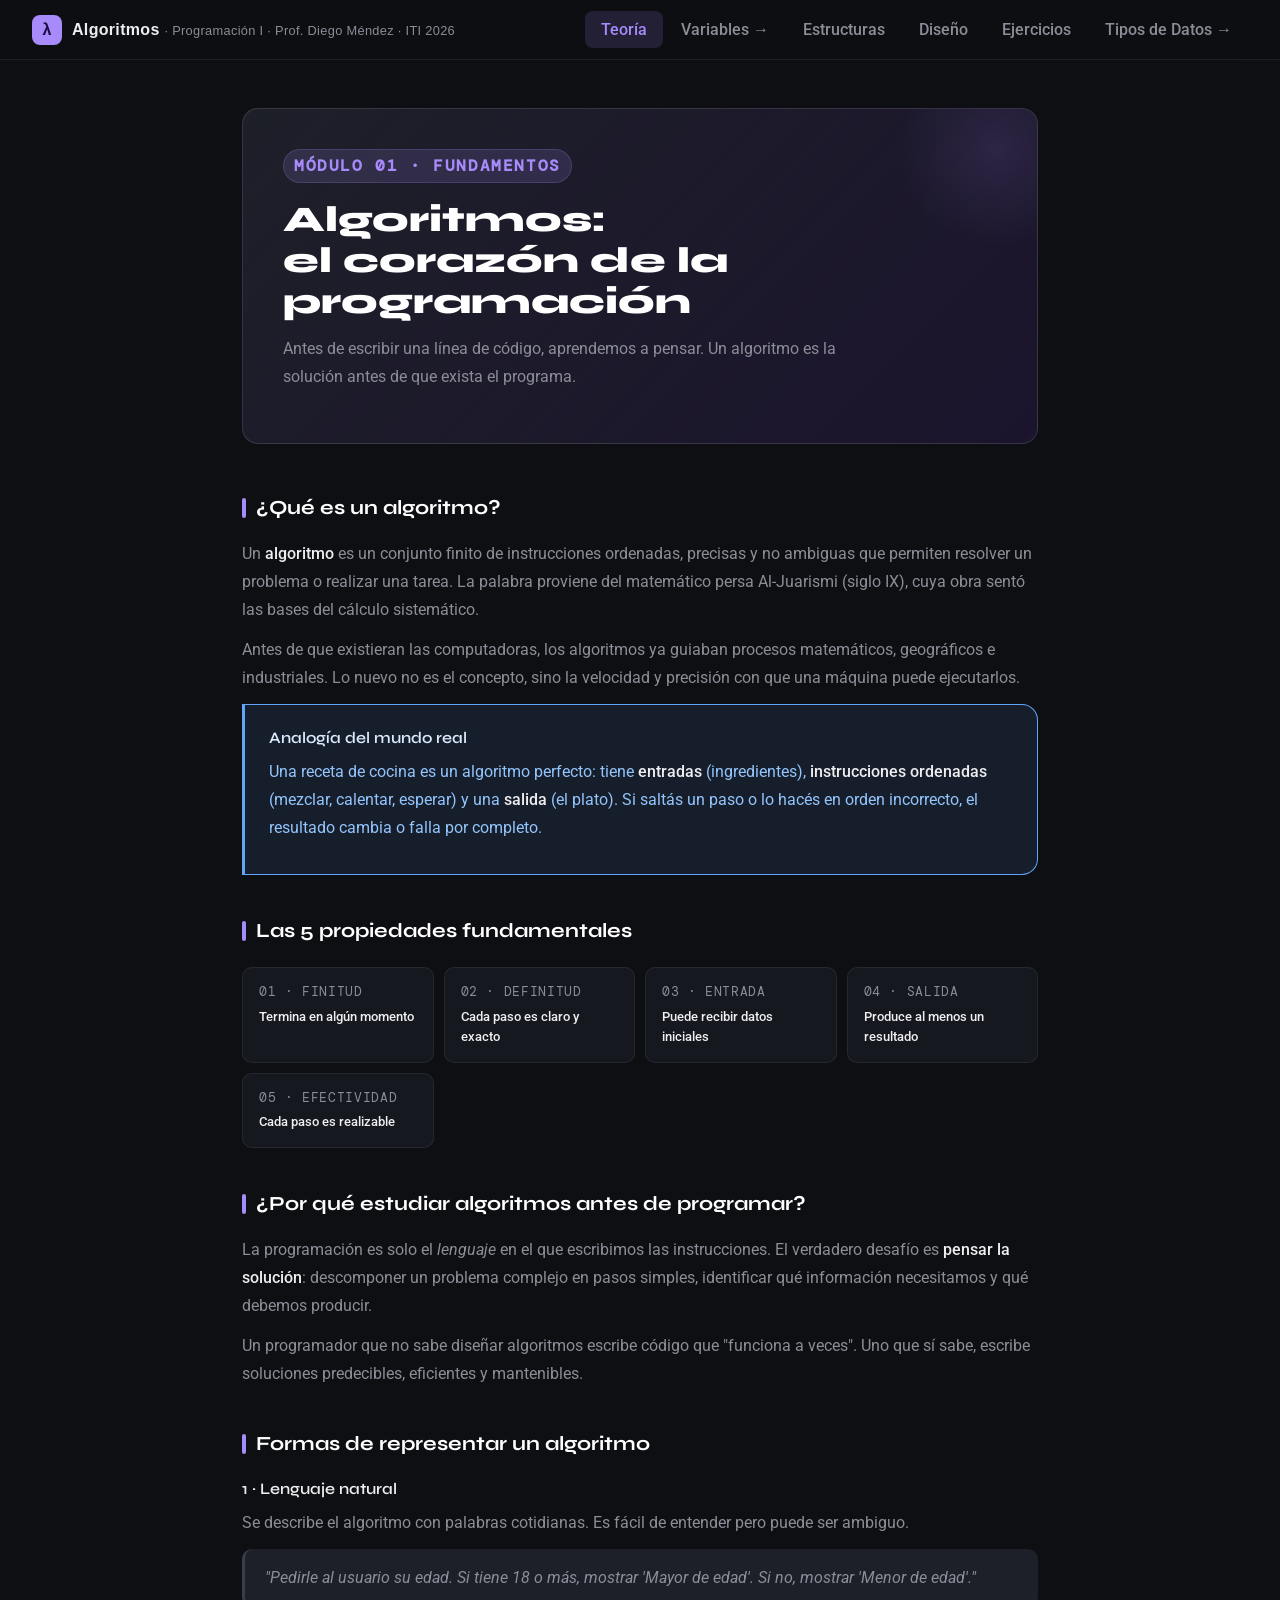
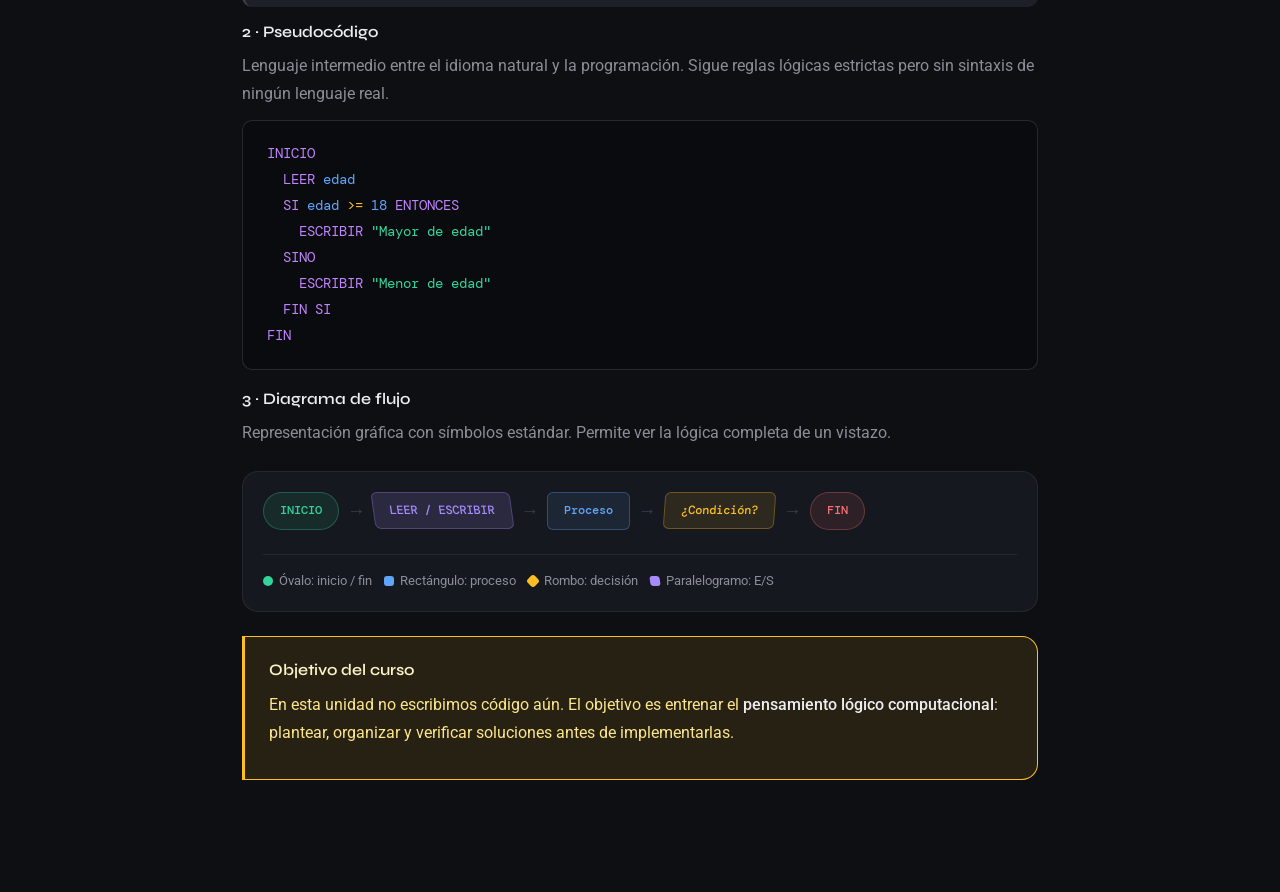
==== commit c1a1c087: "add variable section" ====
--- a/index.html
+++ b/index.html
@@ -22,6 +22,7 @@
     </div>
     <nav class="nav-tabs">
       <button class="nav-tab active" onclick="showSection('teoria',this)">Teoría</button>
+      <a class="nav-tab-link" href="variables.html">Variables →</a>
       <button class="nav-tab" onclick="showSection('estructuras',this)">Estructuras</button>
       <button class="nav-tab" onclick="showSection('disenio',this)">Diseño</button>
       <button class="nav-tab" onclick="showSection('ejercicios',this)">Ejercicios</button>
@@ -175,6 +176,12 @@
       <h2>Variables y tipos de datos</h2>
       <p>Una <strong>variable</strong> es un espacio en memoria con nombre que almacena un valor que puede cambiar durante la ejecución.</p>
 
+      <div class="card card-accent teal" style="margin-bottom:1.5rem">
+        <h3>📘 Profundizá en Variables</h3>
+        <p>Tenemos una sección completa dedicada a variables con teoría detallada, tipos de datos, operaciones, un <strong>sandbox interactivo</strong> para probar pseudocódigo y <strong>20 ejercicios prácticos</strong>.</p>
+        <a href="variables.html" style="display:inline-block;margin-top:0.5rem;padding:8px 20px;background:var(--accent);color:var(--bg);border-radius:6px;text-decoration:none;font-size:0.85rem;font-weight:600;font-family:'DM Mono',monospace;transition:background 0.2s;">Ir a Variables →</a>
+      </div>
+
       <div class="props-grid">
         <div class="prop-card">
           <div class="prop-label">Entero (int)</div>
@@ -433,6 +440,7 @@
   <!-- Mobile nav -->
   <nav class="mobile-nav">
     <button class="nav-tab active" onclick="showSection('teoria',this)">Teoría</button>
+    <a class="nav-tab-link" href="variables.html">Variables →</a>
     <button class="nav-tab" onclick="showSection('estructuras',this)">Estructuras</button>
     <button class="nav-tab" onclick="showSection('disenio',this)">Diseño</button>
     <button class="nav-tab" onclick="showSection('ejercicios',this)">Ejercicios</button>
--- a/algoritmos.css
+++ b/algoritmos.css
@@ -99,7 +99,7 @@
 .logo-sub {
   color: var(--muted);
   font-weight: 400;
-  font-size: 1rem;
+  font-size: 0.8rem;
 }
 
 .nav-tabs {
@@ -153,7 +153,7 @@
 
 /* MAIN LAYOUT */
 .main {
-  max-width: 50%;
+  max-width: clamp(320px, 90%, 860px);
   margin: 0 auto;
   padding: 3rem 2rem 6rem;
 }
@@ -457,6 +457,7 @@
   background: var(--surface);
   border: 1px solid var(--border);
   border-radius: var(--r-lg);
+  overflow-x: auto;
 }
 
 .flow-node {
@@ -776,6 +777,7 @@
   padding: 1.25rem 1.25rem 1.25rem 4.5rem;
   position: relative;
   transition: all 0.2s;
+  min-width: 0;
 }
 
 .ex-item:hover {
@@ -1035,10 +1037,34 @@
   color: white;
 }
 
+/* TABLET */
+@media (max-width: 900px) {
+  .main {
+    max-width: 95%;
+  }
+
+  .logo-sub {
+    display: none;
+  }
+}
+
 /* MOBILE */
 @media (max-width: 640px) {
   .site-header {
     padding: 0 1rem;
+    height: auto;
+    min-height: 56px;
+    flex-wrap: wrap;
+    gap: 0;
+  }
+
+  .logo {
+    padding: 10px 0;
+    gap: 8px;
+  }
+
+  .logo > div > span:first-child {
+    font-size: 0.9rem;
   }
 
   .nav-tabs {
@@ -1046,7 +1072,81 @@
   }
 
   .main {
-    padding: 1.5rem 1rem 5rem;
+    max-width: 100%;
+    padding: 1.25rem 1rem 5.5rem;
+  }
+
+  .hero {
+    padding: 1.5rem 1.25rem;
+  }
+
+  .hero h1 {
+    font-size: clamp(1.3rem, 6vw, 2rem);
+  }
+
+  h2 {
+    font-size: 1.1rem;
+  }
+
+  .props-grid {
+    grid-template-columns: repeat(auto-fit, minmax(130px, 1fr));
+  }
+
+  .flow-row {
+    flex-direction: column;
+    align-items: flex-start;
+  }
+
+  .flow-arrow {
+    transform: rotate(90deg);
+  }
+
+  .flow-legend {
+    flex-direction: column;
+    gap: 6px;
+  }
+
+  .steps .step {
+    flex-direction: row;
+    align-items: flex-start;
+  }
+
+  .ex-item {
+    padding: 1rem 1rem 1rem 3.5rem;
+  }
+
+  .ex-num {
+    left: 0.875rem;
+  }
+
+  .ex-stats {
+    gap: 6px;
+  }
+
+  .ex-stat {
+    padding: 0.75rem 0.5rem;
+  }
+
+  .ex-stat-n {
+    font-size: 1.4rem;
+  }
+
+  .filter-row {
+    gap: 4px;
+  }
+
+  .filter-btn {
+    font-size: 0.75rem;
+    padding: 5px 10px;
+  }
+
+  .card {
+    padding: 1rem 1.125rem;
+  }
+
+  .work-textarea {
+    min-height: 100px;
+    font-size: 0.75rem;
   }
 
   .mobile-nav {
@@ -1055,20 +1155,28 @@
     bottom: 0;
     left: 0;
     right: 0;
-    background: rgba(14, 15, 19, 0.95);
+    background: rgba(14, 15, 19, 0.97);
     backdrop-filter: blur(20px);
     border-top: 1px solid var(--border2);
-    padding: 8px 1rem 12px;
-    gap: 4px;
+    padding: 6px 0.75rem calc(6px + env(safe-area-inset-bottom));
+    gap: 2px;
     z-index: 200;
-  }
-
-  .mobile-nav .nav-tab {
+    justify-content: stretch;
+  }
+
+  .mobile-nav .nav-tab,
+  .mobile-nav .nav-tab-link {
     flex: 1;
-    font-size: 0.6rem;
-    padding: 8px 4px;
+    font-size: 0.62rem;
+    padding: 7px 2px;
     text-align: center;
     border-radius: 8px;
+    white-space: nowrap;
+    overflow: hidden;
+    text-overflow: ellipsis;
+    display: flex;
+    align-items: center;
+    justify-content: center;
   }
 }
 
@@ -1095,4 +1203,949 @@
   color: var(--muted);
   font-style: italic;
   border-left: 3px solid var(--faint);
+}
+
+/* ============================================================
+   VARIABLES PAGE (index2) — Scrollable single-page layout
+   ============================================================ */
+
+/* Scrollable page wrapper (no tab switching) */
+.page-scroll .section {
+  display: block;
+  animation: fadeUp 0.5s ease both;
+}
+
+/* Section tag label */
+.section-tag {
+  display: inline-flex;
+  align-items: center;
+  gap: 6px;
+  font-size: 0.75rem;
+  letter-spacing: 0.12em;
+  text-transform: uppercase;
+  color: var(--accent);
+  margin-bottom: 0.75rem;
+  font-family: 'DM Mono', monospace;
+}
+
+.section-tag::before {
+  content: '§';
+  font-size: 0.9rem;
+}
+
+.section-desc {
+  font-size: 0.9rem;
+  color: var(--muted);
+  line-height: 1.7;
+  max-width: 600px;
+  margin-bottom: 1.5rem;
+}
+
+/* ── CONCEPT CARD GRID ── */
+.card-grid {
+  display: grid;
+  grid-template-columns: repeat(auto-fit, minmax(200px, 1fr));
+  gap: 1px;
+  background: var(--border);
+  border-radius: var(--r-lg);
+  overflow: hidden;
+  margin-bottom: 1.5rem;
+}
+
+.card-grid .card {
+  border: none;
+  border-radius: 0;
+  margin-bottom: 0;
+  transition: background 0.2s;
+  position: relative;
+  overflow: hidden;
+}
+
+.card-grid .card::after {
+  content: '';
+  position: absolute;
+  bottom: 0;
+  left: 0;
+  right: 0;
+  height: 2px;
+  background: linear-gradient(90deg, transparent, var(--accent), transparent);
+  opacity: 0;
+  transition: opacity 0.3s;
+}
+
+.card-grid .card:hover {
+  background: var(--surface2);
+}
+
+.card-grid .card:hover::after {
+  opacity: 1;
+}
+
+.card-icon {
+  font-size: 1.35rem;
+  margin-bottom: 8px;
+}
+
+.card-title {
+  font-size: 0.85rem;
+  font-weight: 700;
+  color: var(--text);
+  margin-bottom: 4px;
+  letter-spacing: 0.02em;
+}
+
+.card-body {
+  font-size: 0.8rem;
+  color: var(--muted);
+  line-height: 1.6;
+}
+
+/* ── CODE BLOCK (styled wrap) ── */
+.code-wrap {
+  background: #0a0b0e;
+  border: 1px solid var(--border2);
+  border-radius: var(--r-lg);
+  overflow: hidden;
+  margin: 1rem 0;
+  position: relative;
+}
+
+.code-header {
+  display: flex;
+  align-items: center;
+  gap: 8px;
+  padding: 10px 16px;
+  border-bottom: 1px solid var(--border);
+  background: rgba(255, 255, 255, 0.02);
+}
+
+.code-dot {
+  width: 10px;
+  height: 10px;
+  border-radius: 50%;
+}
+
+.code-dot:nth-child(1) { background: #f87171; }
+.code-dot:nth-child(2) { background: #fbbf24; }
+.code-dot:nth-child(3) { background: #4ade80; }
+
+.code-filename {
+  margin-left: auto;
+  font-size: 0.625rem;
+  color: var(--faint);
+  letter-spacing: 0.05em;
+  font-family: 'DM Mono', monospace;
+}
+
+.code-copy {
+  background: none;
+  border: 1px solid var(--border2);
+  color: var(--faint);
+  font-size: 0.625rem;
+  padding: 3px 8px;
+  border-radius: 4px;
+  cursor: pointer;
+  font-family: 'DM Mono', monospace;
+  transition: all 0.2s;
+}
+
+.code-copy:hover {
+  color: var(--accent);
+  border-color: var(--accent);
+}
+
+.code-wrap pre {
+  padding: 1.125rem 1.25rem;
+  font-family: 'DM Mono', monospace;
+  font-size: 0.85rem;
+  line-height: 1.85;
+  overflow-x: auto;
+  tab-size: 2;
+  color: #d4d4d8;
+}
+
+/* Syntax spans inside code-wrap */
+.code-wrap .kw  { color: #c084fc; font-weight: 500; }
+.code-wrap .cm  { color: var(--faint); font-style: italic; }
+.code-wrap .str { color: var(--teal); }
+.code-wrap .num { color: var(--amber); }
+.code-wrap .fn  { color: var(--blue); }
+.code-wrap .op  { color: var(--coral); }
+.code-wrap .var { color: var(--text); }
+
+/* ── TYPE TABLE ── */
+.type-table {
+  width: 100%;
+  border-collapse: collapse;
+  font-size: 0.8rem;
+  margin: 1rem 0;
+  background: var(--surface);
+  border-radius: var(--r-lg);
+  overflow: hidden;
+  border: 1px solid var(--border2);
+}
+
+.type-table th {
+  text-align: left;
+  padding: 10px 16px;
+  background: var(--surface2);
+  color: var(--muted);
+  font-size: 0.625rem;
+  letter-spacing: 0.1em;
+  text-transform: uppercase;
+  border-bottom: 1px solid var(--border);
+  font-family: 'DM Mono', monospace;
+}
+
+.type-table td {
+  padding: 12px 16px;
+  border-bottom: 1px solid var(--border);
+  vertical-align: middle;
+  line-height: 1.5;
+}
+
+.type-table tr:last-child td { border-bottom: none; }
+.type-table tr:hover td { background: rgba(255,255,255,0.02); }
+
+.td-mono {
+  font-family: 'DM Mono', monospace;
+  font-size: 0.8rem;
+  color: var(--teal);
+}
+
+.td-desc {
+  color: var(--muted);
+  font-size: 0.8rem;
+}
+
+/* ── OPS GRID ── */
+.ops-grid {
+  display: grid;
+  grid-template-columns: repeat(auto-fit, minmax(90px, 1fr));
+  gap: 10px;
+  margin: 1rem 0;
+}
+
+.op-card {
+  background: var(--surface);
+  border: 1px solid var(--border);
+  border-radius: var(--r);
+  padding: 0.875rem;
+  text-align: center;
+  transition: all 0.2s;
+  cursor: default;
+}
+
+.op-card:hover {
+  border-color: var(--accent);
+  background: var(--accent-glow);
+  transform: translateY(-2px);
+}
+
+.op-sym {
+  font-family: 'DM Mono', monospace;
+  font-size: 1.35rem;
+  font-weight: 700;
+  color: var(--accent);
+  display: block;
+  margin-bottom: 4px;
+}
+
+.op-name {
+  font-size: 0.625rem;
+  color: var(--faint);
+  letter-spacing: 0.05em;
+}
+
+/* ── INTERACTIVE SANDBOX ── */
+.sandbox {
+  background: var(--surface);
+  border: 1px solid var(--accent);
+  border-radius: var(--r-lg);
+  overflow: hidden;
+  margin: 1.25rem 0;
+  box-shadow: 0 0 40px rgba(167, 139, 250, 0.06);
+}
+
+.sandbox-header {
+  background: var(--accent-glow);
+  padding: 12px 20px;
+  display: flex;
+  align-items: center;
+  gap: 10px;
+  border-bottom: 1px solid rgba(167, 139, 250, 0.15);
+}
+
+.sandbox-dot {
+  width: 8px;
+  height: 8px;
+  border-radius: 50%;
+  background: var(--accent);
+  box-shadow: 0 0 8px var(--accent);
+}
+
+.sandbox-title {
+  font-size: 0.6875rem;
+  color: var(--accent);
+  letter-spacing: 0.1em;
+  text-transform: uppercase;
+  font-family: 'DM Mono', monospace;
+}
+
+.sandbox-body {
+  display: grid;
+  grid-template-columns: 1fr 1fr;
+}
+
+.sandbox-input-area {
+  padding: 1rem;
+  border-right: 1px solid var(--border);
+}
+
+.sandbox-label {
+  font-size: 0.625rem;
+  color: var(--faint);
+  letter-spacing: 0.1em;
+  text-transform: uppercase;
+  margin-bottom: 8px;
+  font-family: 'DM Mono', monospace;
+}
+
+.sandbox-editor {
+  width: 100%;
+  background: transparent;
+  border: none;
+  color: var(--accent);
+  font-family: 'DM Mono', monospace;
+  font-size: 0.85rem;
+  line-height: 1.8;
+  resize: none;
+  outline: none;
+  min-height: 160px;
+  caret-color: var(--accent);
+}
+
+.sandbox-run {
+  display: block;
+  margin-top: 10px;
+  padding: 8px 18px;
+  background: var(--accent);
+  color: var(--bg);
+  border: none;
+  border-radius: 6px;
+  font-family: 'DM Mono', monospace;
+  font-size: 0.75rem;
+  font-weight: 700;
+  cursor: pointer;
+  transition: all 0.2s;
+  letter-spacing: 0.05em;
+}
+
+.sandbox-run:hover {
+  background: var(--accent2);
+  transform: translateY(-1px);
+}
+
+.sandbox-output-area { padding: 1rem; }
+
+.sandbox-output {
+  min-height: 160px;
+  font-size: 0.8rem;
+  font-family: 'DM Mono', monospace;
+  line-height: 1.9;
+  color: var(--muted);
+}
+
+.out-line {
+  padding: 2px 0;
+  display: flex;
+  gap: 8px;
+}
+
+.out-line::before {
+  content: '>';
+  color: var(--accent);
+  opacity: 0.5;
+}
+
+.out-error { color: var(--coral); }
+
+.sandbox-clear-btn {
+  margin-left: auto;
+  font-size: 0.625rem;
+  background: none;
+  border: 1px solid rgba(167, 139, 250, 0.2);
+  color: var(--teal);
+  padding: 3px 10px;
+  border-radius: 4px;
+  cursor: pointer;
+  font-family: 'DM Mono', monospace;
+}
+
+/* ── MODAL ── */
+.modal-overlay {
+  position: fixed;
+  inset: 0;
+  background: rgba(14, 15, 19, 0.85);
+  backdrop-filter: blur(8px);
+  z-index: 2000;
+  display: flex;
+  align-items: center;
+  justify-content: center;
+  padding: 1.5rem;
+  opacity: 0;
+  visibility: hidden;
+  transition: all 0.3s ease;
+}
+
+.modal-overlay.active {
+  opacity: 1;
+  visibility: visible;
+}
+
+.modal-content {
+  width: 100%;
+  max-width: 800px;
+  position: relative;
+  transform: scale(0.95) translateY(10px);
+  transition: all 0.3s cubic-bezier(0.175, 0.885, 0.32, 1.275);
+}
+
+.modal-overlay.active .modal-content {
+  transform: scale(1) translateY(0);
+}
+
+.modal-close {
+  position: absolute;
+  top: -15px;
+  right: -15px;
+  width: 32px;
+  height: 32px;
+  border-radius: 50%;
+  background: var(--surface);
+  border: 1px solid var(--accent);
+  color: var(--accent);
+  font-size: 1.25rem;
+  cursor: pointer;
+  display: flex;
+  align-items: center;
+  justify-content: center;
+  z-index: 10;
+  transition: all 0.2s;
+}
+
+.modal-close:hover {
+  background: var(--accent);
+  color: var(--bg);
+  transform: scale(1.1);
+}
+
+.modal-content .sandbox { margin: 0; }
+
+/* ── EXERCISES v2 (accordion cards) ── */
+.progress-track {
+  margin-bottom: 1.5rem;
+  background: var(--surface);
+  border: 1px solid var(--border);
+  border-radius: var(--r);
+  padding: 1rem 1.25rem;
+  display: flex;
+  align-items: center;
+  gap: 1.5rem;
+  flex-wrap: wrap;
+}
+
+.prog-count {
+  font-size: 1.75rem;
+  font-weight: 700;
+  color: var(--accent);
+  font-family: 'DM Mono', monospace;
+  line-height: 1;
+}
+
+.prog-label {
+  font-size: 0.6875rem;
+  color: var(--faint);
+  line-height: 1.4;
+}
+
+.prog-bar-wrap {
+  flex: 1;
+  min-width: 120px;
+  height: 4px;
+  background: var(--border2);
+  border-radius: 2px;
+  overflow: hidden;
+}
+
+.prog-bar-fill {
+  height: 100%;
+  background: linear-gradient(90deg, var(--accent2), var(--teal));
+  border-radius: 2px;
+  transition: width 0.4s cubic-bezier(.4,0,.2,1);
+}
+
+.prog-dots {
+  display: flex;
+  gap: 5px;
+  flex-wrap: wrap;
+}
+
+.prog-dot {
+  width: 9px;
+  height: 9px;
+  border-radius: 50%;
+  background: var(--surface2);
+  border: 1px solid var(--border2);
+  cursor: pointer;
+  transition: all 0.2s;
+}
+
+.prog-dot.done {
+  background: var(--accent);
+  border-color: var(--accent);
+  box-shadow: 0 0 6px var(--accent-glow);
+}
+
+.ex-card {
+  background: var(--surface);
+  border: 1px solid var(--border);
+  border-radius: var(--r-lg);
+  overflow: hidden;
+  transition: border-color 0.2s;
+}
+
+.ex-card:hover { border-color: var(--border2); }
+.ex-card.solved { border-color: rgba(52, 211, 153, 0.25); }
+.ex-card.hidden { display: none; }
+
+.ex-header {
+  display: flex;
+  align-items: center;
+  gap: 12px;
+  padding: 12px 16px;
+  cursor: pointer;
+  user-select: none;
+  transition: background 0.15s;
+}
+
+.ex-header:hover { background: rgba(255,255,255,0.02); }
+
+.ex-card .ex-num {
+  position: static;
+  width: 28px;
+  height: 28px;
+  border-radius: 6px;
+  display: flex;
+  align-items: center;
+  justify-content: center;
+  font-size: 0.6875rem;
+  font-weight: 700;
+  background: var(--surface2);
+  color: var(--muted);
+  border: 1px solid var(--border);
+  flex-shrink: 0;
+  font-family: 'DM Mono', monospace;
+}
+
+.ex-card.solved .ex-num {
+  background: rgba(52, 211, 153, 0.1);
+  color: var(--teal);
+  border-color: rgba(52, 211, 153, 0.3);
+}
+
+.ex-card .ex-title {
+  font-size: 0.875rem;
+  font-weight: 500;
+  flex: 1;
+  font-family: 'Roboto', sans-serif;
+}
+
+.ex-tags {
+  display: flex;
+  gap: 5px;
+}
+
+.ex-chevron {
+  font-size: 0.625rem;
+  color: var(--faint);
+  transition: transform 0.25s;
+}
+
+.ex-card.open .ex-chevron { transform: rotate(180deg); }
+
+.ex-card .ex-body {
+  display: none;
+  border-top: 1px solid var(--border);
+  padding: 16px;
+  margin-top: 0;
+}
+
+.ex-card.open .ex-body { display: block; }
+
+.ex-stmt {
+  font-size: 0.85rem;
+  color: var(--muted);
+  line-height: 1.75;
+  margin-bottom: 12px;
+}
+
+.ex-stmt code {
+  font-size: 0.8rem;
+  background: var(--surface2);
+  padding: 1px 5px;
+  border-radius: 3px;
+  color: var(--teal);
+  font-family: 'DM Mono', monospace;
+}
+
+.ex-actions {
+  display: flex;
+  gap: 8px;
+  flex-wrap: wrap;
+  margin-top: 10px;
+}
+
+.btn-ghost {
+  font-size: 0.6875rem;
+  padding: 6px 14px;
+  border-radius: 6px;
+  border: 1px solid var(--border2);
+  background: transparent;
+  color: var(--muted);
+  cursor: pointer;
+  font-family: 'DM Mono', monospace;
+  transition: all 0.2s;
+}
+
+.btn-ghost:hover {
+  border-color: var(--accent);
+  color: var(--accent);
+  background: var(--accent-glow);
+}
+
+.btn-solve {
+  font-size: 0.6875rem;
+  padding: 6px 14px;
+  border-radius: 6px;
+  border: 1px solid rgba(167, 139, 250, 0.3);
+  background: var(--accent-glow);
+  color: var(--accent);
+  cursor: pointer;
+  font-family: 'DM Mono', monospace;
+  transition: all 0.2s;
+}
+
+.btn-solve:hover {
+  background: rgba(167, 139, 250, 0.2);
+}
+
+.ex-hint {
+  display: none;
+  margin-top: 14px;
+  background: var(--surface2);
+  border: 1px solid rgba(167, 139, 250, 0.15);
+  border-radius: var(--r);
+  overflow: hidden;
+}
+
+.ex-hint.visible { display: block; }
+
+.ex-hint-header {
+  font-size: 0.625rem;
+  color: var(--accent);
+  padding: 8px 14px;
+  background: rgba(167, 139, 250, 0.05);
+  border-bottom: 1px solid rgba(167, 139, 250, 0.1);
+  letter-spacing: 0.08em;
+  text-transform: uppercase;
+  font-family: 'DM Mono', monospace;
+}
+
+.ex-hint pre {
+  padding: 0.875rem;
+  font-size: 0.8rem;
+  font-family: 'DM Mono', monospace;
+  color: var(--muted);
+  overflow-x: auto;
+  line-height: 1.7;
+}
+
+/* Badge colors (shared) */
+.badge-v {
+  display: inline-block;
+  font-size: 0.6875rem;
+  padding: 3px 10px;
+  border-radius: 20px;
+  font-weight: 500;
+  letter-spacing: 0.03em;
+  font-family: 'DM Mono', monospace;
+}
+
+.b-green {
+  background: rgba(52, 211, 153, 0.1);
+  color: var(--teal);
+  border: 1px solid rgba(52, 211, 153, 0.2);
+}
+
+.b-amber {
+  background: var(--amber-bg);
+  color: var(--amber);
+  border: 1px solid rgba(251, 191, 36, 0.2);
+}
+
+.b-blue {
+  background: var(--blue-bg);
+  color: var(--blue);
+  border: 1px solid rgba(96, 165, 250, 0.2);
+}
+
+.b-teal {
+  background: rgba(52, 211, 153, 0.1);
+  color: var(--teal);
+  border: 1px solid rgba(52, 211, 153, 0.2);
+}
+
+.b-coral {
+  background: var(--coral-bg);
+  color: var(--coral);
+  border: 1px solid rgba(248, 113, 113, 0.2);
+}
+
+.b-purple {
+  background: var(--accent-glow);
+  color: var(--accent);
+  border: 1px solid rgba(167, 139, 250, 0.2);
+}
+
+/* ── Filter buttons (for accordion exercise pages) ── */
+.ex-controls {
+  display: flex;
+  align-items: center;
+  gap: 10px;
+  flex-wrap: wrap;
+  margin-bottom: 1.5rem;
+}
+
+/* ── SCROLLABLE PAGE NAV ── */
+.page-nav {
+  position: sticky;
+  top: 0;
+  z-index: 100;
+  background: rgba(14, 15, 19, 0.88);
+  backdrop-filter: blur(20px);
+  border-bottom: 1px solid var(--border);
+  padding: 0 2rem;
+}
+
+/* When page-nav is below site-header, offset its sticky position */
+.site-header ~ .page-nav {
+  top: 60px;
+  z-index: 99;
+}
+
+.page-nav-inner {
+  max-width: clamp(320px, 90%, 860px);
+  margin: 0 auto;
+  display: flex;
+  align-items: center;
+  gap: 2rem;
+  height: 56px;
+}
+
+.page-nav-logo {
+  font-size: 0.85rem;
+  color: var(--accent);
+  text-decoration: none;
+  letter-spacing: 0.03em;
+  font-weight: 700;
+  font-family: 'DM Mono', monospace;
+  display: flex;
+  align-items: center;
+  gap: 8px;
+}
+
+.page-nav-logo .logo-icon {
+  width: 26px;
+  height: 26px;
+  font-size: 0.8rem;
+}
+
+.page-nav-logo span { color: var(--faint); }
+
+.page-nav-links {
+  display: flex;
+  gap: 0;
+  margin-left: auto;
+}
+
+.page-nav-link {
+  font-size: 0.75rem;
+  color: var(--muted);
+  text-decoration: none;
+  padding: 6px 12px;
+  border-radius: 6px;
+  transition: color 0.2s, background 0.2s;
+  letter-spacing: 0.03em;
+  font-family: 'Roboto', sans-serif;
+  font-weight: 500;
+}
+
+.page-nav-link:hover {
+  color: var(--accent);
+  background: var(--accent-glow);
+}
+
+.page-nav-link.active { color: var(--accent); }
+
+/* ── HERO (scrollable page variant) ── */
+.hero-scroll {
+  margin-bottom: 2rem;
+  padding: 4rem 0 3rem;
+  position: relative;
+}
+
+.hero-eyebrow {
+  font-size: 0.6875rem;
+  color: var(--accent);
+  letter-spacing: 0.15em;
+  text-transform: uppercase;
+  margin-bottom: 1rem;
+  display: flex;
+  align-items: center;
+  gap: 8px;
+  font-family: 'DM Mono', monospace;
+}
+
+.hero-eyebrow::before {
+  content: '';
+  display: inline-block;
+  width: 24px;
+  height: 1px;
+  background: var(--accent);
+}
+
+.hero-scroll h1 {
+  font-family: 'Syne', sans-serif;
+  font-size: clamp(2rem, 5vw, 3.5rem);
+  font-weight: 800;
+  line-height: 1.1;
+  margin-bottom: 1rem;
+  color: #fff;
+}
+
+.hero-scroll h1 em {
+  font-style: italic;
+  color: var(--accent);
+  font-weight: 300;
+}
+
+.hero-desc-scroll {
+  font-family: 'Roboto', sans-serif;
+  font-size: 0.9rem;
+  color: var(--muted);
+  line-height: 1.8;
+  max-width: 560px;
+  margin-bottom: 2rem;
+}
+
+.hero-stats {
+  display: flex;
+  gap: 2rem;
+  flex-wrap: wrap;
+}
+
+.stat { display: flex; flex-direction: column; }
+
+.stat-num {
+  font-size: 1.75rem;
+  font-weight: 700;
+  color: var(--accent);
+  line-height: 1;
+  font-family: 'DM Mono', monospace;
+}
+
+.stat-label {
+  font-size: 0.6875rem;
+  color: var(--faint);
+  letter-spacing: 0.08em;
+  margin-top: 4px;
+}
+
+/* Floating code in hero */
+.hero-code {
+  position: absolute;
+  right: 0;
+  top: 50%;
+  transform: translateY(-50%);
+  width: 260px;
+  background: var(--surface);
+  border: 1px solid var(--border2);
+  border-radius: var(--r-lg);
+  padding: 1rem;
+  font-size: 0.8rem;
+  font-family: 'DM Mono', monospace;
+  line-height: 1.9;
+  display: none;
+  animation: float 4s ease-in-out infinite;
+}
+
+.hero-code::before {
+  content: '// ejemplo.pseudo';
+  display: block;
+  font-size: 0.625rem;
+  color: var(--faint);
+  margin-bottom: 8px;
+  padding-bottom: 8px;
+  border-bottom: 1px solid var(--border);
+}
+
+@keyframes float {
+  0%, 100% { transform: translateY(-50%) translateY(0); }
+  50% { transform: translateY(-50%) translateY(-8px); }
+}
+
+@media(min-width: 780px) {
+  .hero-code { display: block; }
+  .hero-scroll { padding-right: 300px; }
+}
+
+/* Sub-headers within sections */
+.sub-header {
+  font-size: 0.875rem;
+  color: var(--muted);
+  font-weight: 500;
+  margin: 1.5rem 0 0.5rem;
+  letter-spacing: 0.03em;
+  font-family: 'Syne', sans-serif;
+}
+
+/* ── FOOTER ── */
+.page-footer {
+  margin-top: 4rem;
+  padding: 1.5rem 0;
+  border-top: 1px solid var(--border);
+  text-align: center;
+  font-size: 0.6875rem;
+  color: var(--faint);
+  letter-spacing: 0.05em;
+}
+
+/* ── RESPONSIVE for sandbox and page-scroll ── */
+@media(max-width: 580px) {
+  .sandbox-body { grid-template-columns: 1fr; }
+  .sandbox-input-area {
+    border-right: none;
+    border-bottom: 1px solid var(--border);
+  }
+}
+
+@media(max-width: 640px) {
+  .page-nav { padding: 0 1rem; }
+  .page-nav-links .page-nav-link {
+    padding: 6px 8px;
+    font-size: 0.6875rem;
+  }
+  .hero-scroll { padding: 2.5rem 0 2rem; }
+  .hero-scroll h1 { font-size: clamp(1.5rem, 6vw, 2.5rem); }
 }
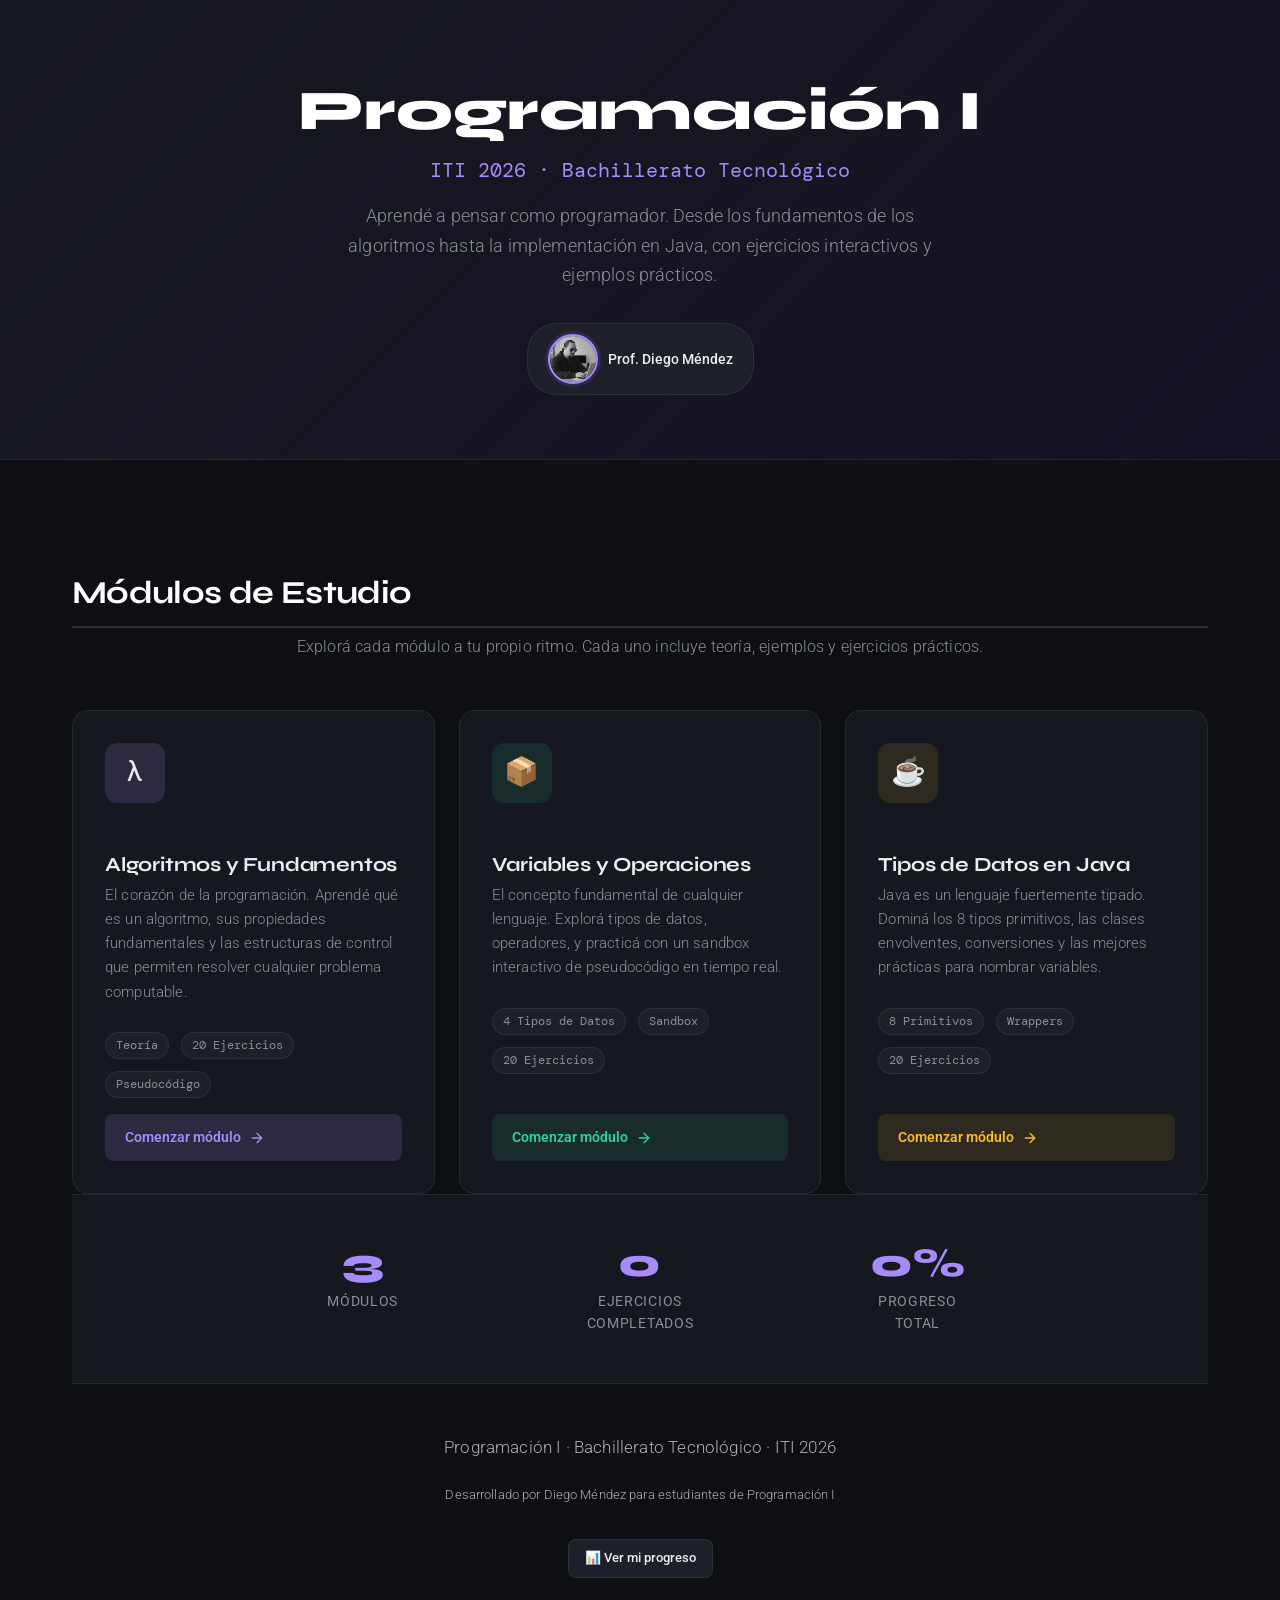
==== commit 88cd8696: "fix index" ====
--- a/index.html
+++ b/index.html
@@ -4,450 +4,568 @@
 <head>
   <meta charset="UTF-8">
   <meta name="viewport" content="width=device-width, initial-scale=1.0">
-  <title>Algoritmos · Programación I</title>
+  <title>Programación I · ITI 2026</title>
+  <meta name="description" content="Portal educativo de Programación I - Prof. Diego Méndez. Algoritmos, variables, tipos de datos y más.">
+  <meta name="theme-color" content="#a78bfa">
+  <link rel="icon" type="image/svg+xml" href="data:image/svg+xml,<svg xmlns='http://www.w3.org/2000/svg' viewBox='0 0 100 100'><text y='.9em' font-size='90'>💻</text></svg>">
   <link rel="preconnect" href="https://fonts.googleapis.com">
   <link href="https://fonts.googleapis.com/css2?family=Roboto:ital,wght@0,300;0,400;0,500;1,300&family=Syne:wght@400;500;600;700;800&family=DM+Mono:wght@400;500&display=swap" rel="stylesheet">
-  <link rel="stylesheet" href="algoritmos.css">
+  <link rel="stylesheet" href="css/algoritmos.css">
+  <style>
+    /* ============================================================
+       Landing Page Styles
+       ============================================================ */
+
+    .landing-hero {
+      text-align: center;
+      padding: 5rem 2rem 4rem;
+      background: linear-gradient(135deg, var(--surface) 0%, rgba(124, 58, 237, 0.08) 100%);
+      border-bottom: 1px solid var(--border);
+    }
+
+    .landing-hero h1 {
+      font-family: 'Syne', sans-serif;
+      font-size: clamp(2rem, 6vw, 3.5rem);
+      font-weight: 800;
+      color: #fff;
+      margin-bottom: 0.75rem;
+      line-height: 1.1;
+    }
+
+    .landing-hero .subtitle {
+      font-size: 1.25rem;
+      color: var(--accent);
+      font-family: 'DM Mono', monospace;
+      margin-bottom: 1rem;
+    }
+
+    .landing-hero p {
+      color: var(--muted);
+      font-size: 1.1rem;
+      max-width: 600px;
+      margin: 0 auto;
+      line-height: 1.7;
+    }
+
+    .prof-info {
+      display: inline-flex;
+      align-items: center;
+      gap: 10px;
+      margin-top: 2rem;
+      padding: 10px 20px;
+      background: var(--surface2);
+      border-radius: 30px;
+      border: 1px solid var(--border);
+    }
+
+    .prof-info span {
+      font-size: 0.9rem;
+      color: var(--text);
+      font-weight: 500;
+    }
+
+    .prof-avatar {
+      width: 50px;
+      height: 50px;
+      border-radius: 50%;
+      object-fit: cover;
+      border: 2px solid var(--accent);
+      box-shadow: 0 0 0 3px rgba(124, 58, 237, 0.2);
+      display: block;
+      flex-shrink: 0;
+    }
+
+    /* MODULES GRID */
+    .modules-section {
+      padding: 4rem 2rem;
+      max-width: 1200px;
+      margin: 0 auto;
+    }
+
+    .section-header {
+      text-align: center;
+      margin-bottom: 3rem;
+    }
+
+    .section-header h2 {
+      font-family: 'Syne', sans-serif;
+      font-size: clamp(1.5rem, 4vw, 2rem);
+      font-weight: 700;
+      color: #fff;
+      margin-bottom: 0.5rem;
+    }
+
+    .section-header h2::before {
+      display: none;
+    }
+
+    .section-header p {
+      color: var(--muted);
+      font-size: 1rem;
+    }
+
+    .modules-grid {
+      display: grid;
+      grid-template-columns: repeat(auto-fit, minmax(300px, 1fr));
+      gap: 1.5rem;
+    }
+
+    .module-card {
+      background: var(--surface);
+      border: 1px solid var(--border);
+      border-radius: var(--r-lg);
+      padding: 2rem;
+      transition: all 0.3s cubic-bezier(0.4, 0, 0.2, 1);
+      display: flex;
+      flex-direction: column;
+      gap: 1rem;
+      position: relative;
+      overflow: hidden;
+    }
+
+    .module-card::before {
+      content: '';
+      position: absolute;
+      top: 0;
+      left: 0;
+      right: 0;
+      height: 4px;
+      background: var(--module-color);
+      transform: scaleX(0);
+      transform-origin: left;
+      transition: transform 0.3s ease;
+    }
+
+    .module-card:hover {
+      transform: translateY(-4px);
+      border-color: var(--module-color);
+      box-shadow: 0 12px 40px rgba(0, 0, 0, 0.3);
+    }
+
+    .module-card:hover::before {
+      transform: scaleX(1);
+    }
+
+    .module-icon {
+      width: 60px;
+      height: 60px;
+      background: var(--module-bg);
+      border-radius: 12px;
+      display: flex;
+      align-items: center;
+      justify-content: center;
+      font-size: 1.75rem;
+    }
+
+    .module-content h3 {
+      font-family: 'Syne', sans-serif;
+      font-size: 1.25rem;
+      font-weight: 700;
+      color: var(--text);
+      margin-bottom: 0.5rem;
+    }
+
+    .module-content p {
+      color: var(--muted);
+      font-size: 0.95rem;
+      line-height: 1.6;
+      flex: 1;
+    }
+
+    .module-meta {
+      display: flex;
+      gap: 12px;
+      flex-wrap: wrap;
+      padding-top: 0.5rem;
+    }
+
+    .module-tag {
+      font-size: 0.75rem;
+      font-family: 'DM Mono', monospace;
+      padding: 3px 10px;
+      border-radius: 20px;
+      background: var(--surface2);
+      color: var(--muted);
+      border: 1px solid var(--border);
+    }
+
+    .module-link {
+      display: inline-flex;
+      align-items: center;
+      gap: 8px;
+      padding: 12px 20px;
+      background: var(--module-bg);
+      color: var(--module-color);
+      text-decoration: none;
+      border-radius: 8px;
+      font-weight: 600;
+      font-size: 0.9rem;
+      transition: all 0.2s;
+      margin-top: auto;
+    }
+
+    .module-link:hover {
+      filter: brightness(1.15);
+      transform: translateX(4px);
+    }
+
+    .module-link svg {
+      width: 16px;
+      height: 16px;
+      transition: transform 0.2s;
+    }
+
+    .module-link:hover svg {
+      transform: translateX(4px);
+    }
+
+    /* Module Colors */
+    .module-algoritmos {
+      --module-color: var(--accent);
+      --module-bg: var(--accent-glow);
+    }
+
+    .module-variables {
+      --module-color: var(--teal);
+      --module-bg: var(--teal-bg);
+    }
+
+    .module-java {
+      --module-color: var(--amber);
+      --module-bg: var(--amber-bg);
+    }
+
+    /* QUICK STATS */
+    .stats-section {
+      padding: 3rem 2rem;
+      background: var(--surface);
+      border-top: 1px solid var(--border);
+      border-bottom: 1px solid var(--border);
+    }
+
+    .stats-grid {
+      display: grid;
+      grid-template-columns: repeat(auto-fit, minmax(150px, 1fr));
+      gap: 2rem;
+      max-width: 800px;
+      margin: 0 auto;
+      text-align: center;
+    }
+
+    .stat-item {
+      display: flex;
+      flex-direction: column;
+      gap: 0.25rem;
+    }
+
+    .stat-number {
+      font-family: 'Syne', sans-serif;
+      font-size: 2.5rem;
+      font-weight: 800;
+      color: var(--accent);
+      line-height: 1;
+    }
+
+    .stat-label {
+      font-size: 0.85rem;
+      color: var(--muted);
+      text-transform: uppercase;
+      letter-spacing: 0.05em;
+    }
+
+    /* FOOTER */
+    .landing-footer {
+      padding: 3rem 2rem;
+      text-align: center;
+      color: var(--muted);
+      font-size: 0.9rem;
+    }
+
+    .landing-footer a {
+      color: var(--accent);
+      text-decoration: none;
+    }
+
+    .landing-footer a:hover {
+      text-decoration: underline;
+    }
+
+    /* RESPONSIVE */
+    @media (max-width: 640px) {
+      .landing-hero {
+        padding: 3rem 1.5rem 2.5rem;
+      }
+
+      .modules-section {
+        padding: 3rem 1.5rem;
+      }
+
+      .module-card {
+        padding: 1.5rem;
+      }
+
+      .stats-grid {
+        grid-template-columns: repeat(2, 1fr);
+        gap: 1.5rem;
+      }
+
+      .stat-number {
+        font-size: 2rem;
+      }
+    }
+  </style>
 </head>
 
 <body>
 
-  <header class="site-header">
-    <div class="logo">
-      <div class="logo-icon">λ</div>
-      <div>
-        <span>Algoritmos</span>
-        <span class="logo-sub"> · Programación I · Prof. Diego Méndez · ITI 2026</span>
-      </div>
+  <!-- Skip Link for Keyboard/Screen Reader Users -->
+  <a href="#main-content" class="skip-link">Saltar al contenido principal</a>
+
+  <!-- HERO -->
+  <section class="landing-hero" aria-label="Introducción al curso">
+    <h1>Programación I</h1>
+    <div class="subtitle">ITI 2026 · Bachillerato Tecnológico</div>
+    <p>Aprendé a pensar como programador. Desde los fundamentos de los algoritmos hasta la implementación en Java, con ejercicios interactivos y ejemplos prácticos.</p>
+
+    <div class="prof-info" role="group" aria-label="Información del profesor">
+      <img src="profile.png" alt="Prof. Diego Méndez" class="prof-avatar">
+      <span>Prof. Diego Méndez</span>
     </div>
-    <nav class="nav-tabs">
-      <button class="nav-tab active" onclick="showSection('teoria',this)">Teoría</button>
-      <a class="nav-tab-link" href="variables.html">Variables →</a>
-      <button class="nav-tab" onclick="showSection('estructuras',this)">Estructuras</button>
-      <button class="nav-tab" onclick="showSection('disenio',this)">Diseño</button>
-      <button class="nav-tab" onclick="showSection('ejercicios',this)">Ejercicios</button>
-      <a class="nav-tab-link" href="tipos-de-datos/tipos-de-datos.html">Tipos de Datos →</a>
-    </nav>
-  </header>
-
-  <main class="main">
-
-    <!-- ===== TEORÍA ===== -->
-    <section id="teoria" class="section active">
-
-      <div class="hero">
-        <div class="hero-tag">Módulo 01 · Fundamentos</div>
-        <h1>Algoritmos:<br>el corazón de la programación</h1>
-        <p>Antes de escribir una línea de código, aprendemos a pensar. Un algoritmo es la solución antes de que exista el programa.</p>
-      </div>
-
-      <h2>¿Qué es un algoritmo?</h2>
-      <p>Un <strong>algoritmo</strong> es un conjunto finito de instrucciones ordenadas, precisas y no ambiguas que permiten resolver un problema o realizar una tarea. La palabra proviene del
-        matemático persa Al-Juarismi (siglo IX), cuya obra sentó las bases del cálculo sistemático.</p>
-      <p>Antes de que existieran las computadoras, los algoritmos ya guiaban procesos matemáticos, geográficos e industriales. Lo nuevo no es el concepto, sino la velocidad y precisión con que una
-        máquina puede ejecutarlos.</p>
-
-      <div class="card card-accent blue">
-        <h3>Analogía del mundo real</h3>
-        <p>Una receta de cocina es un algoritmo perfecto: tiene <strong>entradas</strong> (ingredientes), <strong>instrucciones ordenadas</strong> (mezclar, calentar, esperar) y una
-          <strong>salida</strong> (el plato). Si saltás un paso o lo hacés en orden incorrecto, el resultado cambia o falla por completo.
-        </p>
-      </div>
-
-      <h2>Las 5 propiedades fundamentales</h2>
-      <div class="props-grid">
-        <div class="prop-card">
-          <div class="prop-label">01 · Finitud</div>
-          <div class="prop-value">Termina en algún momento</div>
+  </section>
+
+  <!-- MODULES -->
+  <main id="main-content" class="modules-section" aria-label="Módulos de estudio">
+    <div class="section-header">
+      <h2>Módulos de Estudio</h2>
+      <p>Explorá cada módulo a tu propio ritmo. Cada uno incluye teoría, ejemplos y ejercicios prácticos.</p>
+    </div>
+
+    <div class="modules-grid" role="list">
+
+      <!-- Module 1: Algoritmos -->
+      <article class="module-card module-algoritmos" role="listitem" aria-labelledby="mod-algo-title">
+        <div class="module-icon" aria-hidden="true">λ</div>
+        <div class="module-content">
+          <h3 id="mod-algo-title">Algoritmos y Fundamentos</h3>
+          <p>El corazón de la programación. Aprendé qué es un algoritmo, sus propiedades fundamentales y las estructuras de control que permiten resolver cualquier problema computable.</p>
+          <div class="module-meta" role="list" aria-label="Características del módulo">
+            <span class="module-tag" role="listitem">Teoría</span>
+            <span class="module-tag" role="listitem">20 Ejercicios</span>
+            <span class="module-tag" role="listitem">Pseudocódigo</span>
+          </div>
         </div>
-        <div class="prop-card">
-          <div class="prop-label">02 · Definitud</div>
-          <div class="prop-value">Cada paso es claro y exacto</div>
+        <a href="pages/algoritmos-index.html" class="module-link" aria-label="Comenzar módulo de Algoritmos y Fundamentos">
+          Comenzar módulo
+          <svg aria-hidden="true" xmlns="http://www.w3.org/2000/svg" width="16" height="16" viewBox="0 0 24 24" fill="none" stroke="currentColor" stroke-width="2" stroke-linecap="round"
+            stroke-linejoin="round">
+            <line x1="5" y1="12" x2="19" y2="12"></line>
+            <polyline points="12 5 19 12 12 19"></polyline>
+          </svg>
+        </a>
+      </article>
+
+      <!-- Module 2: Variables -->
+      <article class="module-card module-variables" role="listitem" aria-labelledby="mod-variables-title">
+        <div class="module-icon" aria-hidden="true">📦</div>
+        <div class="module-content">
+          <h3 id="mod-variables-title">Variables y Operaciones</h3>
+          <p>El concepto fundamental de cualquier lenguaje. Explorá tipos de datos, operadores, y practicá con un sandbox interactivo de pseudocódigo en tiempo real.</p>
+          <div class="module-meta" role="list" aria-label="Características del módulo">
+            <span class="module-tag" role="listitem">4 Tipos de Datos</span>
+            <span class="module-tag" role="listitem">Sandbox</span>
+            <span class="module-tag" role="listitem">20 Ejercicios</span>
+          </div>
         </div>
-        <div class="prop-card">
-          <div class="prop-label">03 · Entrada</div>
-          <div class="prop-value">Puede recibir datos iniciales</div>
+        <a href="pages/variables.html" class="module-link" aria-label="Comenzar módulo de Variables y Operaciones">
+          Comenzar módulo
+          <svg aria-hidden="true" xmlns="http://www.w3.org/2000/svg" width="16" height="16" viewBox="0 0 24 24" fill="none" stroke="currentColor" stroke-width="2" stroke-linecap="round"
+            stroke-linejoin="round">
+            <line x1="5" y1="12" x2="19" y2="12"></line>
+            <polyline points="12 5 19 12 12 19"></polyline>
+          </svg>
+        </a>
+      </article>
+
+      <!-- Module 3: Java Types -->
+      <article class="module-card module-java" role="listitem" aria-labelledby="mod-java-title">
+        <div class="module-icon" aria-hidden="true">☕</div>
+        <div class="module-content">
+          <h3 id="mod-java-title">Tipos de Datos en Java</h3>
+          <p>Java es un lenguaje fuertemente tipado. Dominá los 8 tipos primitivos, las clases envolventes, conversiones y las mejores prácticas para nombrar variables.</p>
+          <div class="module-meta" role="list" aria-label="Características del módulo">
+            <span class="module-tag" role="listitem">8 Primitivos</span>
+            <span class="module-tag" role="listitem">Wrappers</span>
+            <span class="module-tag" role="listitem">20 Ejercicios</span>
+          </div>
         </div>
-        <div class="prop-card">
-          <div class="prop-label">04 · Salida</div>
-          <div class="prop-value">Produce al menos un resultado</div>
+        <a href="pages/tipos-de-datos.html" class="module-link" aria-label="Comenzar módulo de Tipos de Datos en Java">
+          Comenzar módulo
+          <svg aria-hidden="true" xmlns="http://www.w3.org/2000/svg" width="16" height="16" viewBox="0 0 24 24" fill="none" stroke="currentColor" stroke-width="2" stroke-linecap="round"
+            stroke-linejoin="round">
+            <line x1="5" y1="12" x2="19" y2="12"></line>
+            <polyline points="12 5 19 12 12 19"></polyline>
+          </svg>
+        </a>
+      </article>
+
+    </div>
+    </section>
+
+    <!-- STATS -->
+    <section class="stats-section" aria-label="Estadísticas de progreso">
+      <div class="stats-grid">
+        <div class="stat-item">
+          <div class="stat-number" id="stat-modules">3</div>
+          <div class="stat-label">Módulos</div>
         </div>
-        <div class="prop-card">
-          <div class="prop-label">05 · Efectividad</div>
-          <div class="prop-value">Cada paso es realizable</div>
+        <div class="stat-item">
+          <div class="stat-number" id="stat-total" aria-live="polite" aria-atomic="true">0</div>
+          <div class="stat-label">Ejercicios<br>Completados</div>
+        </div>
+        <div class="stat-item">
+          <div class="stat-number" id="stat-percentage" aria-live="polite" aria-atomic="true">0%</div>
+          <div class="stat-label">Progreso<br>Total</div>
         </div>
       </div>
-
-      <h2>¿Por qué estudiar algoritmos antes de programar?</h2>
-      <p>La programación es solo el <em>lenguaje</em> en el que escribimos las instrucciones. El verdadero desafío es <strong>pensar la solución</strong>: descomponer un problema complejo en pasos
-        simples, identificar qué información necesitamos y qué debemos producir.</p>
-      <p>Un programador que no sabe diseñar algoritmos escribe código que "funciona a veces". Uno que sí sabe, escribe soluciones predecibles, eficientes y mantenibles.</p>
-
-      <h2>Formas de representar un algoritmo</h2>
-
-      <h3>1 · Lenguaje natural</h3>
-      <p>Se describe el algoritmo con palabras cotidianas. Es fácil de entender pero puede ser ambiguo.</p>
-      <div class="highlight">"Pedirle al usuario su edad. Si tiene 18 o más, mostrar 'Mayor de edad'. Si no, mostrar 'Menor de edad'."</div>
-
-      <h3>2 · Pseudocódigo</h3>
-      <p>Lenguaje intermedio entre el idioma natural y la programación. Sigue reglas lógicas estrictas pero sin sintaxis de ningún lenguaje real.</p>
-      <div class="code-block" id="cb-edad"></div>
-
-      <h3>3 · Diagrama de flujo</h3>
-      <p>Representación gráfica con símbolos estándar. Permite ver la lógica completa de un vistazo.</p>
-
-      <div class="flow-row">
-        <div class="flow-node start">INICIO</div>
-        <span class="flow-arrow">→</span>
-        <div class="flow-node io">LEER / ESCRIBIR</div>
-        <span class="flow-arrow">→</span>
-        <div class="flow-node proc">Proceso</div>
-        <span class="flow-arrow">→</span>
-        <div class="flow-node dec">¿Condición?</div>
-        <span class="flow-arrow">→</span>
-        <div class="flow-node end">FIN</div>
-        <div class="flow-legend">
-          <div class="flow-legend-item">
-            <div class="flow-legend-dot" style="background:var(--teal);border-radius:50%"></div>Óvalo: inicio / fin
-          </div>
-          <div class="flow-legend-item">
-            <div class="flow-legend-dot" style="background:var(--blue)"></div>Rectángulo: proceso
-          </div>
-          <div class="flow-legend-item">
-            <div class="flow-legend-dot" style="background:var(--amber);transform:rotate(45deg)"></div>Rombo: decisión
-          </div>
-          <div class="flow-legend-item">
-            <div class="flow-legend-dot" style="background:var(--accent);transform:skewX(8deg)"></div>Paralelogramo: E/S
-          </div>
-        </div>
+    </section>
+
+    <!-- FOOTER -->
+    <footer class="landing-footer">
+      <p>Programación I · Bachillerato Tecnológico · ITI 2026</p>
+      <p style="margin-top:0.5rem;font-size:0.8rem">Desarrollado por Diego Méndez para estudiantes de Programación I</p>
+      <a href="pages/progreso.html"
+        style="display:inline-block;margin-top:0.75rem;padding:8px 16px;background:var(--surface2);border:1px solid var(--border);border-radius:8px;color:var(--text);text-decoration:none;font-size:0.8rem;font-weight:500;transition:all 0.2s">
+        📊 Ver mi progreso
+      </a>
+    </footer>
+
+    <!-- State Manager & Progress Tracking -->
+    <script src="js/state-manager.js"></script>
+    <script>
+      // Display overall progress on landing page
+      (function displayProgress() {
+        // Wait for StateManager to initialize
+        setTimeout(() => {
+          const report = StateManager.getProgressReport();
+          const totalCompleted = report.overall.totalCompleted;
+          const totalExercises = 60; // 20 per module × 3 modules
+
+          // Update stats with animation
+          animateValue('stat-total', 0, totalCompleted, 1000);
+          animateValue('stat-percentage', 0, Math.round((totalCompleted / totalExercises) * 100), 1000, '%');
+
+          // Update on state changes
+          StateManager.subscribe((state) => {
+            const newReport = StateManager.getProgressReport();
+            const newTotal = newReport.overall.totalCompleted;
+            animateValue('stat-total', totalCompleted, newTotal, 500);
+            animateValue('stat-percentage',
+              Math.round((totalCompleted / totalExercises) * 100),
+              Math.round((newTotal / totalExercises) * 100),
+              500, '%'
+            );
+          });
+        }, 100);
+      })();
+
+      // Animate number counter
+      function animateValue(elementId, start, end, duration, suffix = '') {
+        const element = document.getElementById(elementId);
+        if (!element) return;
+
+        const range = end - start;
+        const startTime = performance.now();
+
+        function update(currentTime) {
+          const elapsed = currentTime - startTime;
+          const progress = Math.min(elapsed / duration, 1);
+
+          // Easing function (ease-out-cubic)
+          const ease = 1 - Math.pow(1 - progress, 3);
+          const current = Math.round(start + (range * ease));
+
+          element.textContent = current + suffix;
+
+          if (progress < 1) {
+            requestAnimationFrame(update);
+          }
+        }
+
+        requestAnimationFrame(update);
+      }
+    </script>
+
+    <!-- Mobile Menu Components -->
+    <div class="nav-overlay" id="nav-overlay" aria-hidden="true"></div>
+    <button class="hamburger-btn" id="hamburger-btn" aria-label="Abrir menú de navegación" aria-expanded="false" aria-controls="mobile-nav">
+      <span class="hamburger-line"></span>
+      <span class="hamburger-line"></span>
+      <span class="hamburger-line"></span>
+    </button>
+
+
+
+    <nav class="mobile-nav" id="mobile-nav" role="dialog" aria-label="Navegación móvil" aria-modal="true">
+      <div class="mobile-nav-header">
+        <span class="mobile-nav-title">Menú</span>
+        <button class="mobile-nav-close" id="mobile-nav-close" aria-label="Cerrar menú">
+          <svg xmlns="http://www.w3.org/2000/svg" width="24" height="24" viewBox="0 0 24 24" fill="none" stroke="currentColor" stroke-width="2" stroke-linecap="round" stroke-linejoin="round">
+            <line x1="18" y1="6" x2="6" y2="18"></line>
+            <line x1="6" y1="6" x2="18" y2="18"></line>
+          </svg>
+        </button>
       </div>
-
-      <div class="card card-accent amber">
-        <h3>Objetivo del curso</h3>
-        <p>En esta unidad no escribimos código aún. El objetivo es entrenar el <strong>pensamiento lógico computacional</strong>: plantear, organizar y verificar soluciones antes de
-          implementarlas.</p>
-      </div>
-
-    </section>
-
-    <!-- ===== ESTRUCTURAS ===== -->
-    <section id="estructuras" class="section">
-
-      <div class="hero">
-        <div class="hero-tag">Módulo 02 · Control</div>
-        <h1>Estructuras de control<br>y tipos de datos</h1>
-        <p>Con solo tres estructuras podés resolver cualquier problema computable. Es el teorema de Böhm-Jacopini (1966), y sigue siendo válido hoy.</p>
-      </div>
-
-      <h2>Las tres estructuras de control</h2>
-
-      <div class="card card-accent teal">
-        <h3>1 · Secuencia</h3>
-        <p>Las instrucciones se ejecutan <strong>una tras otra</strong>, en orden estricto de arriba hacia abajo. Es la estructura más simple y la base de todo algoritmo.</p>
-        <p><strong>Ejemplo:</strong> calcular el área de un rectángulo.</p>
-      </div>
-      <div class="code-block" id="cb-area"></div>
-
-      <div class="card card-accent amber">
-        <h3>2 · Selección (decisión / condicional)</h3>
-        <p>Permite que el algoritmo tome <strong>caminos distintos</strong> según una condición booleana.</p>
-        <ul>
-          <li><strong>SI-ENTONCES (if):</strong> solo actúa si la condición es verdadera.</li>
-          <li><strong>SI-ENTONCES-SINO (if-else):</strong> un camino para verdadero, otro para falso.</li>
-          <li><strong>SI múltiple (switch/case):</strong> evalúa varios valores posibles de una variable.</li>
-        </ul>
-      </div>
-      <div class="code-block" id="cb-temp"></div>
-
-      <div class="card card-accent coral">
-        <h3>3 · Repetición (bucles / iteración)</h3>
-        <p>Ejecuta un bloque de instrucciones <strong>múltiples veces</strong>. Existen tres variantes:</p>
-        <ul>
-          <li><strong>MIENTRAS (while):</strong> repite mientras la condición sea verdadera. Se evalúa antes de ejecutar.</li>
-          <li><strong>HACER-MIENTRAS (do-while):</strong> ejecuta al menos una vez, luego evalúa.</li>
-          <li><strong>PARA (for):</strong> repite un número conocido de veces usando un contador.</li>
-        </ul>
-        <p><strong>Clave:</strong> todo bucle debe tener una condición de salida. Sin ella → bucle infinito.</p>
-      </div>
-      <div class="code-block" id="cb-bucle"></div>
-
-      <div class="divider"></div>
-
-      <h2>Variables y tipos de datos</h2>
-      <p>Una <strong>variable</strong> es un espacio en memoria con nombre que almacena un valor que puede cambiar durante la ejecución.</p>
-
-      <div class="card card-accent teal" style="margin-bottom:1.5rem">
-        <h3>📘 Profundizá en Variables</h3>
-        <p>Tenemos una sección completa dedicada a variables con teoría detallada, tipos de datos, operaciones, un <strong>sandbox interactivo</strong> para probar pseudocódigo y <strong>20 ejercicios prácticos</strong>.</p>
-        <a href="variables.html" style="display:inline-block;margin-top:0.5rem;padding:8px 20px;background:var(--accent);color:var(--bg);border-radius:6px;text-decoration:none;font-size:0.85rem;font-weight:600;font-family:'DM Mono',monospace;transition:background 0.2s;">Ir a Variables →</a>
-      </div>
-
-      <div class="props-grid">
-        <div class="prop-card">
-          <div class="prop-label">Entero (int)</div>
-          <div class="prop-value">… −2, −1, 0, 1, 2 …</div>
-        </div>
-        <div class="prop-card">
-          <div class="prop-label">Real (float)</div>
-          <div class="prop-value">3.14 · −0.5 · 100.0</div>
-        </div>
-        <div class="prop-card">
-          <div class="prop-label">Carácter (char)</div>
-          <div class="prop-value">'a' · 'Z' · '3'</div>
-        </div>
-        <div class="prop-card">
-          <div class="prop-label">Cadena (string)</div>
-          <div class="prop-value">"Hola mundo"</div>
-        </div>
-        <div class="prop-card">
-          <div class="prop-label">Lógico (bool)</div>
-          <div class="prop-value">Verdadero · Falso</div>
-        </div>
-      </div>
-
-      <h2>Operadores</h2>
-
-      <h3>Aritméticos</h3>
-      <div class="pill-row">
-        <span class="pill pill-teal">+ suma</span>
-        <span class="pill pill-teal">− resta</span>
-        <span class="pill pill-teal">× multiplicación</span>
-        <span class="pill pill-teal">/ división</span>
-        <span class="pill pill-teal">MOD resto</span>
-        <span class="pill pill-teal">^ potencia</span>
-      </div>
-
-      <h3>Relacionales (devuelven Verdadero o Falso)</h3>
-      <div class="pill-row">
-        <span class="pill pill-amber">= igual</span>
-        <span class="pill pill-amber">≠ distinto</span>
-        <span class="pill pill-amber">&lt; menor</span>
-        <span class="pill pill-amber">&gt; mayor</span>
-        <span class="pill pill-amber">≤ menor o igual</span>
-        <span class="pill pill-amber">≥ mayor o igual</span>
-      </div>
-
-      <h3>Lógicos (combinan condiciones)</h3>
-      <div class="pill-row">
-        <span class="pill pill-purple">Y · AND</span>
-        <span class="pill pill-purple">O · OR</span>
-        <span class="pill pill-purple">NO · NOT</span>
-      </div>
-
-      <div class="divider"></div>
-
-      <h2>Modularidad (subalgoritmos)</h2>
-      <p>Un <strong>subalgoritmo</strong> (o módulo) resuelve una subtarea específica y puede ser reutilizado. Equivale a lo que en programación se llama <strong>función o procedimiento</strong>.</p>
-
-      <div class="card card-accent blue">
-        <h3>Ventajas de dividir en módulos</h3>
-        <ul>
-          <li>Facilita la lectura y comprensión del algoritmo completo</li>
-          <li>Permite reutilizar partes sin reescribirlas</li>
-          <li>Simplifica la detección y corrección de errores</li>
-          <li>Hace más fácil modificar o ampliar el algoritmo</li>
-        </ul>
-      </div>
-
-    </section>
-
-    <!-- ===== DISEÑO ===== -->
-    <section id="disenio" class="section">
-
-      <div class="hero">
-        <div class="hero-tag">Módulo 03 · Metodología</div>
-        <h1>Diseño y verificación<br>de algoritmos</h1>
-        <p>Diseñar bien es más valioso que programar rápido. Un buen diseño previene errores, facilita el mantenimiento y comunica la intención con claridad.</p>
-      </div>
-
-      <h2>Metodología de resolución</h2>
-      <div class="steps">
-        <div class="step">
-          <div class="step-num">1</div>
-          <div class="step-content">
-            <h3>Análisis del problema</h3>
-            <p>¿Qué se pide exactamente? ¿Qué datos tengo (entradas)? ¿Qué debo producir (salidas)? ¿Hay restricciones o casos especiales?</p>
-          </div>
-        </div>
-        <div class="step">
-          <div class="step-num">2</div>
-          <div class="step-content">
-            <h3>Diseño del algoritmo</h3>
-            <p>Plantear la solución en pseudocódigo o diagrama de flujo. Pensar los casos posibles, incluyendo casos límite y errores.</p>
-          </div>
-        </div>
-        <div class="step">
-          <div class="step-num">3</div>
-          <div class="step-content">
-            <h3>Prueba de escritorio (tracing)</h3>
-            <p>Simular manualmente la ejecución paso a paso con valores concretos, anotando el estado de cada variable en cada iteración.</p>
-          </div>
-        </div>
-        <div class="step">
-          <div class="step-num">4</div>
-          <div class="step-content">
-            <h3>Refinamiento</h3>
-            <p>Detectar y corregir errores lógicos, optimizar pasos redundantes y clarificar instrucciones ambiguas.</p>
-          </div>
-        </div>
-      </div>
-
-      <h2>Ejemplo de prueba de escritorio</h2>
-      <p>Algoritmo que suma los números del 1 al 5:</p>
-
-      <div class="code-block" id="cb-suma"></div>
-
-      <div class="card">
-        <h3>Tabla de seguimiento</h3>
-        <div class="table-wrap">
-          <table>
-            <thead>
-              <tr>
-                <th>Iteración</th>
-                <th>i</th>
-                <th>suma</th>
-                <th>i ≤ 5?</th>
-              </tr>
-            </thead>
-            <tbody>
-              <tr>
-                <td>Inicio</td>
-                <td class="num">1</td>
-                <td class="num">0</td>
-                <td>—</td>
-              </tr>
-              <tr>
-                <td>1ª</td>
-                <td class="num">2</td>
-                <td class="num">1</td>
-                <td class="yes">Sí</td>
-              </tr>
-              <tr>
-                <td>2ª</td>
-                <td class="num">3</td>
-                <td class="num">3</td>
-                <td class="yes">Sí</td>
-              </tr>
-              <tr>
-                <td>3ª</td>
-                <td class="num">4</td>
-                <td class="num">6</td>
-                <td class="yes">Sí</td>
-              </tr>
-              <tr>
-                <td>4ª</td>
-                <td class="num">5</td>
-                <td class="num">10</td>
-                <td class="yes">Sí</td>
-              </tr>
-              <tr>
-                <td>5ª</td>
-                <td class="num">6</td>
-                <td class="num">15</td>
-                <td class="no">No → Sale</td>
-              </tr>
-            </tbody>
-          </table>
-        </div>
-      </div>
-
-      <h2>Errores comunes en algoritmos</h2>
-
-      <div class="card card-accent coral">
-        <ul>
-          <li><strong>Bucle infinito:</strong> la condición de salida nunca se vuelve falsa. El algoritmo no termina nunca.</li>
-          <li><strong>Variable no inicializada:</strong> usar una variable sin asignarle un valor previo. Resultado impredecible.</li>
-          <li><strong>Error off-by-one:</strong> contar una vez de más o de menos. Muy frecuente en bucles PARA.</li>
-          <li><strong>División por cero:</strong> no verificar que el divisor sea distinto de cero antes de dividir.</li>
-          <li><strong>Condición mal planteada:</strong> usar &lt; cuando debería ser ≤, o viceversa.</li>
-          <li><strong>Algoritmo incompleto:</strong> no contemplar todos los casos posibles de la entrada.</li>
-        </ul>
-      </div>
-
-      <h2>Glosario esencial</h2>
-      <div class="props-grid">
-        <div class="prop-card">
-          <div class="prop-label">Algoritmo</div>
-          <div class="prop-value">Secuencia finita y precisa de instrucciones</div>
-        </div>
-        <div class="prop-card">
-          <div class="prop-label">Variable</div>
-          <div class="prop-value">Espacio de memoria con nombre y valor</div>
-        </div>
-        <div class="prop-card">
-          <div class="prop-label">Constante</div>
-          <div class="prop-value">Valor fijo que no cambia en la ejecución</div>
-        </div>
-        <div class="prop-card">
-          <div class="prop-label">Expresión</div>
-          <div class="prop-value">Combinación de valores y operadores</div>
-        </div>
-        <div class="prop-card">
-          <div class="prop-label">Condición</div>
-          <div class="prop-value">Expresión que resulta Verdadero o Falso</div>
-        </div>
-        <div class="prop-card">
-          <div class="prop-label">Iteración</div>
-          <div class="prop-value">Una pasada completa por el cuerpo de un bucle</div>
-        </div>
-        <div class="prop-card">
-          <div class="prop-label">Acumulador</div>
-          <div class="prop-value">Variable que suma/multiplica valores sucesivos</div>
-        </div>
-        <div class="prop-card">
-          <div class="prop-label">Contador</div>
-          <div class="prop-value">Variable que se incrementa de a 1</div>
-        </div>
-        <div class="prop-card">
-          <div class="prop-label">Bandera (flag)</div>
-          <div class="prop-value">Variable booleana que indica un estado</div>
-        </div>
-      </div>
-
-    </section>
-
-    <!-- ===== EJERCICIOS ===== -->
-    <section id="ejercicios" class="section">
-
-      <div class="hero">
-        <div class="hero-tag">20 Ejercicios · Sin código</div>
-        <h1>Práctica de pensamiento<br>lógico computacional</h1>
-        <p>Resolvé cada ejercicio en pseudocódigo o lenguaje natural. Usá el área de trabajo para escribir tu solución directamente acá. Tus respuestas se guardan en el navegador.</p>
-      </div>
-
-      <div class="ex-stats">
-        <div class="ex-stat"><span class="ex-stat-n" id="cnt-total">20</span><span class="ex-stat-l">ejercicios</span></div>
-        <div class="ex-stat"><span class="ex-stat-n" id="cnt-done">0</span><span class="ex-stat-l">completados</span></div>
-        <div class="ex-stat"><span class="ex-stat-n" id="cnt-pct">0%</span><span class="ex-stat-l">progreso</span></div>
-      </div>
-      <div class="progress-wrap">
-        <div class="progress-fill" id="prog-fill" style="width:0%"></div>
-      </div>
-
-      <div class="filter-row">
-        <button class="filter-btn active" onclick="filterEx('todos',this)">Todos (20)</button>
-        <button class="filter-btn" onclick="filterEx('Básico',this)">Básico (6)</button>
-        <button class="filter-btn" onclick="filterEx('Intermedio',this)">Intermedio (9)</button>
-        <button class="filter-btn" onclick="filterEx('Avanzado',this)">Avanzado (5)</button>
-      </div>
-
-      <div class="ex-list" id="ex-list"></div>
-
-    </section>
-
-  </main>
-
-  <!-- Mobile nav -->
-  <nav class="mobile-nav">
-    <button class="nav-tab active" onclick="showSection('teoria',this)">Teoría</button>
-    <a class="nav-tab-link" href="variables.html">Variables →</a>
-    <button class="nav-tab" onclick="showSection('estructuras',this)">Estructuras</button>
-    <button class="nav-tab" onclick="showSection('disenio',this)">Diseño</button>
-    <button class="nav-tab" onclick="showSection('ejercicios',this)">Ejercicios</button>
-    <a class="nav-tab-link" href="tipos-de-datos/tipos-de-datos.html">Tipos →</a>
-  </nav>
-
-  <script src="algoritmos.js"></script>
+      <a class="nav-tab-link" href="index.html">Inicio</a>
+      <a class="nav-tab-link" href="pages/algoritmos-index.html">Algoritmos</a>
+      <a class="nav-tab-link" href="pages/variables.html">Variables</a>
+      <a class="nav-tab-link" href="pages/tipos-de-datos.html">Java</a>
+      <a class="nav-tab-link" href="pages/progreso.html">📊 Mi Progreso</a>
+    </nav>
+
+    <script>
+      // Mobile menu toggle for landing page
+      (function initMobileMenu() {
+        const hamburgerBtn = document.getElementById('hamburger-btn');
+        const mobileNav = document.getElementById('mobile-nav');
+        const navOverlay = document.getElementById('nav-overlay');
+        const navClose = document.getElementById('mobile-nav-close');
+        const navLinks = mobileNav?.querySelectorAll('.nav-tab-link');
+
+        function openMenu() {
+          hamburgerBtn.classList.add('active');
+          hamburgerBtn.setAttribute('aria-expanded', 'true');
+          mobileNav.classList.add('active');
+          navOverlay.classList.add('active');
+          navOverlay.setAttribute('aria-hidden', 'false');
+          document.body.style.overflow = 'hidden';
+        }
+
+        function closeMenu() {
+          hamburgerBtn.classList.remove('active');
+          hamburgerBtn.setAttribute('aria-expanded', 'false');
+          mobileNav.classList.remove('active');
+          navOverlay.classList.remove('active');
+          navOverlay.setAttribute('aria-hidden', 'true');
+          document.body.style.overflow = '';
+        }
+
+        hamburgerBtn?.addEventListener('click', () => {
+          const isOpen = hamburgerBtn.classList.contains('active');
+          isOpen ? closeMenu() : openMenu();
+        });
+
+        navOverlay?.addEventListener('click', closeMenu);
+        navClose?.addEventListener('click', closeMenu);
+        navLinks?.forEach(link => link.addEventListener('click', closeMenu));
+
+        document.addEventListener('keydown', (e) => {
+          if (e.key === 'Escape' && mobileNav?.classList.contains('active')) {
+            closeMenu();
+            hamburgerBtn?.focus();
+          }
+        });
+      })();
+    </script>
 </body>
 
 </html>
--- a/css/algoritmos.css
+++ b/css/algoritmos.css
@@ -0,0 +1,3468 @@
+:root {
+  --bg: #0e0f13;
+  --surface: #16181f;
+  --surface2: #1e2029;
+  --border: rgba(255, 255, 255, 0.07);
+  --border2: rgba(255, 255, 255, 0.12);
+  --text: #eeeef0;
+  --muted: #8b8d97;
+  --faint: #3a3c47;
+  --accent: #a78bfa;
+  --accent2: #7c3aed;
+  --accent-glow: rgba(167, 139, 250, 0.15);
+  --teal: #34d399;
+  --teal-bg: rgba(52, 211, 153, 0.1);
+  --amber: #fbbf24;
+  --amber-bg: rgba(251, 191, 36, 0.1);
+  --coral: #f87171;
+  --coral-bg: rgba(248, 113, 113, 0.1);
+  --blue: #60a5fa;
+  --blue-bg: rgba(96, 165, 250, 0.1);
+  --success: #10b981;
+  --success-bg: rgba(16, 185, 129, 0.15);
+  --warning: #f59e0b;
+  --warning-bg: rgba(245, 158, 11, 0.15);
+  --error: #ef4444;
+  --error-bg: rgba(239, 68, 68, 0.15);
+  --info: #3b82f6;
+  --info-bg: rgba(59, 130, 246, 0.15);
+  --r: 10px;
+  --r-lg: 16px;
+}
+
+*,
+*::before,
+*::after {
+  box-sizing: border-box;
+  margin: 0;
+  padding: 0;
+}
+
+/* ── ACCESSIBILITY: SKIP LINK ───────────────────────────── */
+.skip-link {
+  position: absolute;
+  top: -100px;
+  left: 50%;
+  transform: translateX(-50%);
+  background: var(--accent);
+  color: #1a0a40;
+  padding: 12px 24px;
+  border-radius: 8px;
+  font-weight: 700;
+  font-size: 0.9rem;
+  text-decoration: none;
+  z-index: 10000;
+  transition: top 0.2s;
+}
+
+.skip-link:focus {
+  top: 10px;
+  outline: 3px solid var(--text);
+  outline-offset: 2px;
+}
+
+/* ── ACCESSIBILITY: REDUCED MOTION ──────────────────────── */
+@media (prefers-reduced-motion: reduce) {
+  *,
+  *::before,
+  *::after {
+    animation-duration: 0.01ms !important;
+    animation-iteration-count: 1 !important;
+    transition-duration: 0.01ms !important;
+    scroll-behavior: auto !important;
+  }
+}
+
+html {
+  scroll-behavior: smooth;
+}
+
+body {
+  font-family: 'Roboto', sans-serif;
+  font-size: 1rem;
+  background: var(--bg);
+  color: var(--text);
+  line-height: 1.6;
+  min-height: 100vh;
+  overflow-x: hidden;
+}
+
+/* ── ACCESSIBILITY: GLOBAL FOCUS STYLES ─────────────────── */
+/* Visible focus indicator for keyboard navigation */
+*:focus-visible {
+  outline: 2px solid var(--accent);
+  outline-offset: 2px;
+}
+
+/* Remove default focus for mouse users (cleaner UX) */
+*:focus:not(:focus-visible) {
+  outline: none;
+}
+
+/* Enhanced focus for interactive elements */
+a:focus-visible,
+button:focus-visible,
+[tabindex]:focus-visible {
+  outline: 3px solid var(--accent);
+  outline-offset: 3px;
+  box-shadow: 0 0 0 6px var(--accent-glow);
+}
+
+/* Focus within for composite widgets */
+.ex-item:focus-within,
+.card:focus-within {
+  box-shadow: 0 0 0 2px var(--accent);
+}
+
+/* SCROLLBAR */
+::-webkit-scrollbar {
+  width: 6px;
+}
+
+::-webkit-scrollbar-track {
+  background: var(--bg);
+}
+
+::-webkit-scrollbar-thumb {
+  background: var(--faint);
+  border-radius: 3px;
+}
+
+/* ── TOAST NOTIFICATIONS ─────────────────────────────────── */
+.toast-container {
+  position: fixed;
+  top: 80px;
+  right: 20px;
+  z-index: 10000;
+  display: flex;
+  flex-direction: column;
+  gap: 10px;
+  pointer-events: none;
+}
+
+.toast {
+  background: var(--surface);
+  border: 1px solid var(--border);
+  border-radius: 10px;
+  padding: 14px 18px;
+  display: flex;
+  align-items: center;
+  gap: 12px;
+  min-width: 280px;
+  max-width: 400px;
+  box-shadow: 0 10px 40px rgba(0, 0, 0, 0.4);
+  backdrop-filter: blur(10px);
+  transform: translateX(120%);
+  opacity: 0;
+  transition: all 0.3s cubic-bezier(0.4, 0, 0.2, 1);
+  pointer-events: auto;
+}
+
+.toast.show {
+  transform: translateX(0);
+  opacity: 1;
+}
+
+.toast.hide {
+  transform: translateX(120%);
+  opacity: 0;
+}
+
+.toast-icon {
+  width: 24px;
+  height: 24px;
+  flex-shrink: 0;
+  display: flex;
+  align-items: center;
+  justify-content: center;
+  border-radius: 50%;
+}
+
+.toast-icon svg {
+  width: 18px;
+  height: 18px;
+}
+
+.toast-content {
+  flex: 1;
+  min-width: 0;
+}
+
+.toast-title {
+  font-family: 'Syne', sans-serif;
+  font-size: 0.8125rem;
+  font-weight: 700;
+  color: var(--text);
+  margin-bottom: 2px;
+}
+
+.toast-message {
+  font-size: 0.8125rem;
+  color: var(--muted);
+  line-height: 1.5;
+}
+
+.toast-close {
+  width: 28px;
+  height: 28px;
+  background: transparent;
+  border: none;
+  border-radius: 6px;
+  cursor: pointer;
+  display: flex;
+  align-items: center;
+  justify-content: center;
+  color: var(--muted);
+  transition: all 0.2s;
+  flex-shrink: 0;
+}
+
+.toast-close:hover {
+  background: var(--surface2);
+  color: var(--text);
+}
+
+/* Toast Variants */
+.toast-success {
+  border-color: rgba(16, 185, 129, 0.3);
+}
+
+.toast-success .toast-icon {
+  background: var(--success-bg);
+  color: var(--success);
+}
+
+.toast-error {
+  border-color: rgba(239, 68, 68, 0.3);
+}
+
+.toast-error .toast-icon {
+  background: var(--error-bg);
+  color: var(--error);
+}
+
+.toast-warning {
+  border-color: rgba(245, 158, 11, 0.3);
+}
+
+.toast-warning .toast-icon {
+  background: var(--warning-bg);
+  color: var(--warning);
+}
+
+.toast-info {
+  border-color: rgba(59, 130, 246, 0.3);
+}
+
+.toast-info .toast-icon {
+  background: var(--info-bg);
+  color: var(--info);
+}
+
+/* ── LOADING SPINNERS ───────────────────────────────────── */
+.spinner {
+  display: inline-block;
+  width: 20px;
+  height: 20px;
+  border: 2px solid var(--border2);
+  border-top-color: var(--accent);
+  border-radius: 50%;
+  animation: spin 0.8s linear infinite;
+}
+
+.spinner-sm {
+  width: 16px;
+  height: 16px;
+  border-width: 2px;
+}
+
+.spinner-lg {
+  width: 32px;
+  height: 32px;
+  border-width: 3px;
+}
+
+@keyframes spin {
+  to { transform: rotate(360deg); }
+}
+
+/* Loading overlay for full-screen loading */
+.loading-overlay {
+  position: fixed;
+  inset: 0;
+  background: rgba(14, 15, 19, 0.9);
+  backdrop-filter: blur(10px);
+  display: flex;
+  flex-direction: column;
+  align-items: center;
+  justify-content: center;
+  gap: 1.5rem;
+  z-index: 9999;
+  opacity: 0;
+  visibility: hidden;
+  transition: all 0.3s ease;
+}
+
+.loading-overlay.active {
+  opacity: 1;
+  visibility: visible;
+}
+
+.loading-overlay .spinner {
+  width: 48px;
+  height: 48px;
+  border-width: 3px;
+  border-top-color: var(--accent);
+}
+
+.loading-overlay-text {
+  font-family: 'DM Mono', monospace;
+  font-size: 0.9375rem;
+  color: var(--muted);
+  letter-spacing: 0.05em;
+}
+
+/* Button loading state */
+.btn-loading {
+  position: relative;
+  color: transparent !important;
+  pointer-events: none;
+}
+
+.btn-loading::after {
+  content: '';
+  position: absolute;
+  top: 50%;
+  left: 50%;
+  transform: translate(-50%, -50%);
+  width: 16px;
+  height: 16px;
+  border: 2px solid rgba(255, 255, 255, 0.3);
+  border-top-color: #fff;
+  border-radius: 50%;
+  animation: spin 0.8s linear infinite;
+}
+
+/* Skeleton loading for content */
+.skeleton {
+  background: linear-gradient(
+    90deg,
+    var(--surface) 0%,
+    var(--surface2) 50%,
+    var(--surface) 100%
+  );
+  background-size: 200% 100%;
+  animation: shimmer 1.5s ease-in-out infinite;
+  border-radius: 6px;
+  pointer-events: none;
+}
+
+@keyframes shimmer {
+  0% { background-position: 200% 0; }
+  100% { background-position: -200% 0; }
+}
+
+.skeleton-text {
+  height: 16px;
+  margin-bottom: 8px;
+}
+
+.skeleton-title {
+  height: 24px;
+  width: 60%;
+  margin-bottom: 12px;
+}
+
+.skeleton-card {
+  height: 120px;
+  border-radius: var(--r);
+}
+
+/* HEADER */
+.site-header {
+  position: sticky;
+  top: 0;
+  z-index: 100;
+  background: rgba(14, 15, 19, 0.85);
+  backdrop-filter: blur(20px);
+  border-bottom: 1px solid var(--border);
+  padding: 0 2rem;
+  display: flex;
+  align-items: center;
+  justify-content: space-between;
+  height: 60px;
+}
+
+.logo {
+  display: flex;
+  align-items: center;
+  gap: 10px;
+  font-family: sans-serif;
+  font-weight: 700;
+  font-size: 1rem;
+  letter-spacing: 0.02em;
+}
+
+.logo-icon {
+  width: 30px;
+  height: 30px;
+  background: var(--accent);
+  border-radius: 8px;
+  display: flex;
+  align-items: center;
+  justify-content: center;
+  font-size: 1rem;
+  color: #1a0a40;
+  font-weight: 800;
+}
+
+.logo-sub {
+  color: var(--muted);
+  font-weight: 400;
+  font-size: 0.8rem;
+}
+
+.nav-tabs {
+  display: flex;
+  gap: 2px;
+}
+
+.nav-tab {
+  padding: 6px 16px;
+  border-radius: 8px;
+  border: none;
+  background: transparent;
+  color: var(--muted);
+  cursor: pointer;
+  font-family: 'Roboto', sans-serif;
+  font-size: 1rem;
+  font-weight: 500;
+  transition: all 0.2s;
+  white-space: nowrap;
+  text-decoration: none;
+  display: inline-flex;
+  align-items: center;
+}
+
+.nav-tab:focus-visible {
+  outline: 2px solid var(--accent);
+  outline-offset: 2px;
+}
+
+.nav-tab-link {
+  padding: 6px 16px;
+  border-radius: 8px;
+  background: transparent;
+  color: var(--muted);
+  font-family: 'Roboto', sans-serif;
+  font-size: 1rem;
+  font-weight: 500;
+  transition: all 0.2s;
+  white-space: nowrap;
+  text-decoration: none;
+  display: inline-flex;
+  align-items: center;
+}
+
+.nav-tab-link:focus-visible {
+  outline: 2px solid var(--accent);
+  outline-offset: 2px;
+}
+
+.nav-tab-link:hover {
+  color: var(--text);
+  background: var(--surface);
+}
+
+.nav-tab:hover {
+  color: var(--text);
+  background: var(--surface);
+}
+
+.nav-tab.active {
+  color: var(--accent);
+  background: var(--accent-glow);
+}
+
+/* MAIN LAYOUT
+   Enhanced spacing for visual rhythm
+   ============================================================ */
+.main {
+  max-width: clamp(320px, 90%, 860px);
+  margin: 0 auto;
+  padding: 4rem 2rem 8rem;
+}
+
+/* SECTIONS */
+.section {
+  display: none;
+  animation: fadeUp 0.35s ease;
+}
+
+.section.active {
+  display: block;
+}
+
+/* Section spacing hierarchy */
+.section > * + * {
+  margin-top: 0;
+}
+
+.section > h2 + *,
+.section > h3 + * {
+  margin-top: 0.75rem;
+}
+
+/* Vertical rhythm: consistent spacing between elements */
+.section > h2 {
+  margin-top: 4rem;
+}
+
+.section > h3 {
+  margin-top: 2.5rem;
+}
+
+.section > h4 {
+  margin-top: 2rem;
+}
+
+.section > p,
+.section > ul,
+.section > ol,
+.section > .card {
+  margin-top: 1.25rem;
+}
+
+/* First element after section start */
+.section > :first-child {
+  margin-top: 0;
+}
+
+/* Hero sections have different spacing */
+.section > .hero {
+  margin-top: 0;
+}
+
+@keyframes fadeUp {
+  from {
+    opacity: 0;
+    transform: translateY(12px);
+  }
+
+  to {
+    opacity: 1;
+    transform: translateY(0);
+  }
+}
+
+/* HERO
+   Enhanced visual hierarchy with gradients and shadows
+   ============================================================ */
+.hero {
+  margin-bottom: 4rem;
+  padding: 3rem 2.5rem;
+  background: linear-gradient(135deg, var(--surface2) 0%, rgba(124, 58, 237, 0.15) 100%);
+  border: 1px solid var(--border2);
+  border-radius: var(--r-lg);
+  position: relative;
+  overflow: hidden;
+  box-shadow: 0 0 0 1px rgba(167, 139, 250, 0.05),
+              0 20px 60px rgba(0, 0, 0, 0.3);
+}
+
+.hero::before {
+  content: '';
+  position: absolute;
+  top: -60px;
+  right: -60px;
+  width: 200px;
+  height: 200px;
+  background: radial-gradient(circle, rgba(167, 139, 250, 0.12) 0%, transparent 70%);
+  border-radius: 50%;
+  pointer-events: none;
+}
+
+.hero-tag {
+  display: inline-block;
+  font-size: 0.8125rem;
+  font-weight: 700;
+  letter-spacing: 0.15em;
+  text-transform: uppercase;
+  color: var(--accent);
+  background: var(--accent-glow);
+  border: 1px solid rgba(167, 139, 250, 0.25);
+  padding: 5px 14px;
+  border-radius: 24px;
+  margin-bottom: 1.25rem;
+  font-family: 'DM Mono', monospace;
+  box-shadow: 0 0 0 1px rgba(167, 139, 250, 0.05),
+              0 0 20px rgba(167, 139, 250, 0.1);
+}
+
+.hero h1 {
+  font-family: 'Syne', sans-serif;
+  font-size: clamp(1.75rem, 5vw, 2.75rem);
+  font-weight: 800;
+  line-height: 1.1;
+  letter-spacing: -0.03em;
+  margin-bottom: 1rem;
+  color: #ffffff;
+  text-shadow: 0 0 60px rgba(255, 255, 255, 0.15),
+               0 0 120px rgba(167, 139, 250, 0.2);
+  background: linear-gradient(135deg, #ffffff 0%, #e0d4fc 100%);
+  -webkit-background-clip: text;
+  -webkit-text-fill-color: transparent;
+  background-clip: text;
+}
+
+.hero p {
+  color: #9b9da3;
+  font-size: clamp(1rem, 2.5vw, 1.125rem);
+  max-width: 560px;
+  line-height: 1.8;
+  letter-spacing: 0.01em;
+  font-weight: 300;
+}
+
+/* TYPOGRAPHY HIERARCHY
+   Enhanced with color, weight, spacing, and letter-spacing
+   ============================================================ */
+
+h2 {
+  font-family: 'Syne', sans-serif;
+  font-size: 1.5rem;
+  font-weight: 800;
+  line-height: 1.3;
+  letter-spacing: -0.02em;
+  color: #ffffff;
+  margin: 3rem 0 1.5rem;
+  padding-bottom: 0.75rem;
+  border-bottom: 2px solid var(--border2);
+  display: flex;
+  align-items: center;
+  gap: 12px;
+  text-shadow: 0 0 40px rgba(255, 255, 255, 0.1);
+}
+
+h2::before {
+  content: '';
+  display: inline-block;
+  width: 5px;
+  height: 28px;
+  background: linear-gradient(180deg, var(--accent), var(--accent2));
+  border-radius: 3px;
+  box-shadow: 0 0 20px var(--accent-glow);
+}
+
+h3 {
+  font-family: 'Syne', sans-serif;
+  font-size: 1.15rem;
+  font-weight: 700;
+  line-height: 1.4;
+  letter-spacing: -0.01em;
+  color: #f5f5f7;
+  margin: 2rem 0 0.875rem;
+  text-shadow: 0 0 30px rgba(255, 255, 255, 0.08);
+}
+
+h4 {
+  font-family: 'Syne', sans-serif;
+  font-size: 1rem;
+  font-weight: 600;
+  line-height: 1.5;
+  letter-spacing: 0em;
+  color: #e5e5e7;
+  margin: 1.5rem 0 0.75rem;
+}
+
+h2, h3, h4 {
+  /* Prevent widows and orphans */
+  word-wrap: break-word;
+  overflow-wrap: break-word;
+  hyphens: none;
+}
+
+p {
+  font-size: 1.0625rem;
+  line-height: 1.85;
+  color: #b0b0b5;
+  margin-bottom: 1.25rem;
+  letter-spacing: 0.01em;
+  font-weight: 300;
+}
+
+/* Enhanced paragraph emphasis */
+p strong {
+  color: #ffffff;
+  font-weight: 600;
+  position: relative;
+}
+
+p strong::after {
+  content: '';
+  position: absolute;
+  bottom: 2px;
+  left: 0;
+  right: 0;
+  height: 6px;
+  background: var(--accent-glow);
+  border-radius: 2px;
+  z-index: -1;
+}
+
+p em {
+  color: #c5c5ca;
+  font-style: italic;
+  font-weight: 400;
+}
+
+/* Lead paragraphs (first paragraph in sections) */
+.section > p:first-of-type,
+.hero + p {
+  font-size: 1.125rem;
+  color: #c7c7cc;
+  line-height: 1.9;
+}
+
+/* Paragraphs following headings */
+h2 + p, h3 + p, h4 + p {
+  margin-top: -0.25rem;
+}
+
+ul,
+ol {
+  padding-left: 1.5rem;
+  margin-bottom: 1.25rem;
+}
+
+li {
+  font-size: 1.0625rem;
+  line-height: 1.85;
+  color: #b0b0b5;
+  margin-bottom: 0.625rem;
+  position: relative;
+  padding-left: 0.5rem;
+  font-weight: 300;
+}
+
+li::marker {
+  color: var(--accent);
+  font-weight: 500;
+}
+
+li strong {
+  color: #ffffff;
+  font-weight: 600;
+}
+
+/* Nested lists */
+li ul, li ol {
+  margin-top: 0.625rem;
+  margin-bottom: 0.625rem;
+  padding-left: 1.25rem;
+}
+
+li ul li, li ol li {
+  font-size: 1rem;
+  color: #a0a0a5;
+}
+
+/* Definition lists */
+dl {
+  margin: 1.5rem 0;
+  display: grid;
+  grid-template-columns: max-content 1fr;
+  gap: 0.75rem 1.5rem;
+  align-items: baseline;
+}
+
+dt {
+  font-family: 'DM Mono', monospace;
+  font-size: 0.9375rem;
+  font-weight: 600;
+  color: var(--accent);
+  letter-spacing: 0.02em;
+}
+
+dd {
+  font-size: 1.0625rem;
+  color: #b0b0b5;
+  line-height: 1.75;
+  margin: 0;
+}
+
+dd + dt {
+  margin-top: 0.75rem;
+}
+
+/* Inline code */
+code {
+  font-family: 'DM Mono', monospace;
+  font-size: 0.875em;
+  color: #e0d4fc;
+  background: rgba(167, 139, 250, 0.12);
+  padding: 0.125em 0.4em;
+  border-radius: 5px;
+  border: 1px solid rgba(167, 139, 250, 0.15);
+  letter-spacing: -0.02em;
+  font-weight: 500;
+  white-space: nowrap;
+}
+
+/* Small text */
+small {
+  font-size: 0.8125rem;
+  color: #6b6d75;
+  font-weight: 400;
+  letter-spacing: 0.02em;
+}
+
+/* Blockquotes */
+blockquote {
+  margin: 2rem 0;
+  padding: 1.25rem 1.5rem;
+  border-left: 4px solid var(--accent);
+  background: var(--accent-glow);
+  border-radius: 0 var(--r-lg) var(--r-lg) 0;
+}
+
+blockquote p {
+  margin: 0;
+  color: #c4b5fd;
+  font-size: 1.0625rem;
+  line-height: 1.8;
+}
+
+/* Text size variations */
+.text-xs { font-size: 0.75rem; line-height: 1.6; color: #6b6d75; }
+.text-sm { font-size: 0.875rem; line-height: 1.7; color: #8b8d97; }
+.text-lg { font-size: 1.125rem; line-height: 1.8; color: #b0b0b5; }
+.text-xl { font-size: 1.25rem; line-height: 1.7; color: #a0a0a5; }
+
+/* Text weight variations */
+.font-light { font-weight: 300; }
+.font-normal { font-weight: 400; }
+.font-medium { font-weight: 500; }
+.font-semibold { font-weight: 600; }
+.font-bold { font-weight: 700; }
+.font-extrabold { font-weight: 800; }
+
+/* Text color variations */
+.text-muted { color: var(--muted); }
+.text-default { color: var(--text); }
+.text-accent { color: var(--accent); }
+.text-white { color: #ffffff; }
+
+/* CARDS
+   Enhanced typography and spacing hierarchy
+   ============================================================ */
+.card {
+  background: var(--surface);
+  border: 1px solid var(--border);
+  border-radius: var(--r-lg);
+  padding: 1.5rem 1.75rem;
+  margin-bottom: 1.5rem;
+  transition: all 0.2s ease;
+}
+
+.card:hover {
+  border-color: var(--border2);
+  box-shadow: 0 4px 24px rgba(0, 0, 0, 0.2);
+}
+
+/* Card headings hierarchy */
+.card h3 {
+  font-size: 1.125rem;
+  margin-top: 0;
+  margin-bottom: 0.75rem;
+  padding-bottom: 0.625rem;
+  border-bottom: 1px solid var(--border);
+}
+
+.card p {
+  margin-bottom: 0.875rem;
+}
+
+.card ul, .card ol {
+  margin-bottom: 0.875rem;
+  padding-left: 1.25rem;
+}
+
+.card li {
+  margin-bottom: 0.5rem;
+}
+
+/* Last child spacing reset */
+.card > :last-child {
+  margin-bottom: 0;
+}
+
+.card-accent {
+  border-left: 4px solid;
+  border-radius: 0 var(--r-lg) var(--r-lg) 0;
+  padding-left: 1.625rem;
+  box-shadow: 0 0 0 1px rgba(0, 0, 0, 0.1);
+}
+
+.card-accent.purple {
+  border-color: var(--accent);
+  background: var(--accent-glow);
+}
+
+.card-accent.teal {
+  border-color: var(--teal);
+  background: var(--teal-bg);
+}
+
+.card-accent.amber {
+  border-color: var(--amber);
+  background: var(--amber-bg);
+}
+
+.card-accent.coral {
+  border-color: var(--coral);
+  background: var(--coral-bg);
+}
+
+.card-accent.blue {
+  border-color: var(--blue);
+  background: var(--blue-bg);
+}
+
+.card-accent.purple p,
+.card-accent.purple li {
+  color: #c4b5fd;
+}
+
+.card-accent.teal p,
+.card-accent.teal li {
+  color: #6ee7b7;
+}
+
+.card-accent.amber p,
+.card-accent.amber li {
+  color: #fde68a;
+}
+
+.card-accent.coral p,
+.card-accent.coral li {
+  color: #fca5a5;
+}
+
+.card-accent.blue p,
+.card-accent.blue li {
+  color: #93c5fd;
+}
+
+.card-accent.purple h3 {
+  color: #ddd6fe;
+}
+
+.card-accent.teal h3 {
+  color: #a7f3d0;
+}
+
+.card-accent.amber h3 {
+  color: #fef3c7;
+}
+
+.card-accent.coral h3 {
+  color: #fee2e2;
+}
+
+.card-accent.blue h3 {
+  color: #dbeafe;
+}
+
+/* CODE BLOCKS */
+.code-block {
+  background: #0a0b0e;
+  border: 1px solid var(--border2);
+  border-radius: var(--r);
+  padding: 1.25rem 1.5rem;
+  font-family: 'DM Mono', monospace;
+  font-size: 0.9rem;
+  line-height: 1.8;
+  color: #d4d4d8;
+  margin-bottom: 1rem;
+  overflow-x: auto;
+  white-space: pre;
+}
+
+.code-block .kw {
+  color: #c084fc;
+}
+
+.code-block .fn {
+  color: #34d399;
+}
+
+.code-block .cm {
+  color: #52525b;
+  font-style: italic;
+}
+
+.code-block .nm {
+  color: #60a5fa;
+}
+
+.code-block .op {
+  color: #fbbf24;
+}
+
+/* PROPS GRID */
+.props-grid {
+  display: grid;
+  grid-template-columns: repeat(auto-fit, minmax(160px, 1fr));
+  gap: 10px;
+  margin: 1.25rem 0;
+}
+
+.prop-card {
+  background: var(--surface);
+  border: 1px solid var(--border);
+  border-radius: var(--r);
+  padding: 0.875rem 1rem;
+  transition: border-color 0.2s;
+}
+
+.prop-card:hover {
+  border-color: var(--accent);
+}
+
+.prop-label {
+  font-size: 0.8rem;
+  font-family: 'DM Mono', monospace;
+  color: var(--muted);
+  margin-bottom: 4px;
+  text-transform: uppercase;
+  letter-spacing: 0.05em;
+}
+
+.prop-value {
+  font-size: 0.8rem;
+  font-weight: 500;
+  color: var(--text);
+}
+
+/* FLOW DIAGRAM */
+.flow-row {
+  display: flex;
+  align-items: center;
+  gap: 8px;
+  flex-wrap: wrap;
+  margin: 1.5rem 0;
+  padding: 1.25rem;
+  background: var(--surface);
+  border: 1px solid var(--border);
+  border-radius: var(--r-lg);
+  overflow-x: auto;
+}
+
+.flow-node {
+  padding: 8px 16px;
+  font-size: 0.75rem;
+  font-weight: 500;
+  font-family: 'DM Mono', monospace;
+  text-align: center;
+  border-radius: 6px;
+}
+
+.flow-node.start {
+  background: var(--teal-bg);
+  color: var(--teal);
+  border: 1px solid rgba(52, 211, 153, 0.3);
+  border-radius: 20px;
+}
+
+.flow-node.proc {
+  background: var(--blue-bg);
+  color: var(--blue);
+  border: 1px solid rgba(96, 165, 250, 0.3);
+}
+
+.flow-node.dec {
+  background: var(--amber-bg);
+  color: var(--amber);
+  border: 1px solid rgba(251, 191, 36, 0.3);
+  transform: skewX(-4deg);
+}
+
+.flow-node.io {
+  background: var(--accent-glow);
+  color: var(--accent);
+  border: 1px solid rgba(167, 139, 250, 0.3);
+  transform: skewX(8deg);
+}
+
+.flow-node.end {
+  background: var(--coral-bg);
+  color: var(--coral);
+  border: 1px solid rgba(248, 113, 113, 0.3);
+  border-radius: 20px;
+}
+
+.flow-arrow {
+  color: var(--faint);
+  font-size: 1.15rem;
+  flex-shrink: 0;
+}
+
+.flow-legend {
+  display: flex;
+  gap: 12px;
+  flex-wrap: wrap;
+  margin-top: 1rem;
+  padding-top: 1rem;
+  border-top: 1px solid var(--border);
+  width: 100%;
+}
+
+.flow-legend-item {
+  display: flex;
+  align-items: center;
+  gap: 6px;
+  font-size: 0.8rem;
+  color: var(--muted);
+}
+
+.flow-legend-dot {
+  width: 10px;
+  height: 10px;
+  border-radius: 3px;
+}
+
+/* TABLE */
+.table-wrap {
+  overflow-x: auto;
+  margin-bottom: 1rem;
+}
+
+table {
+  width: 100%;
+  border-collapse: collapse;
+  font-size: 0.9rem;
+}
+
+thead tr {
+  background: var(--surface2);
+}
+
+th {
+  padding: 10px 14px;
+  text-align: left;
+  font-weight: 600;
+  font-family: 'Syne', sans-serif;
+  font-size: 0.8rem;
+  color: var(--muted);
+  border-bottom: 1px solid var(--border2);
+  letter-spacing: 0.04em;
+}
+
+td {
+  padding: 9px 14px;
+  border-bottom: 1px solid var(--border);
+  color: var(--muted);
+  font-family: 'DM Mono', monospace;
+}
+
+td.num {
+  text-align: center;
+  color: var(--text);
+  font-weight: 500;
+}
+
+td.yes {
+  color: var(--teal);
+}
+
+td.no {
+  color: var(--coral);
+}
+
+tr:last-child td {
+  border-bottom: none;
+}
+
+tr:hover td {
+  background: var(--surface);
+}
+
+/* STEP CARDS */
+.steps {
+  display: flex;
+  flex-direction: column;
+  gap: 1px;
+  margin: 1.25rem 0;
+}
+
+.step {
+  display: flex;
+  gap: 1rem;
+  padding: 1.125rem 1.25rem;
+  background: var(--surface);
+  border: 1px solid var(--border);
+  border-radius: var(--r);
+  transition: all 0.2s;
+}
+
+.step:hover {
+  border-color: var(--border2);
+  background: var(--surface2);
+}
+
+.step-num {
+  width: 28px;
+  height: 28px;
+  border-radius: 50%;
+  background: var(--accent-glow);
+  border: 1px solid rgba(167, 139, 250, 0.3);
+  display: flex;
+  align-items: center;
+  justify-content: center;
+  font-size: 1rem;
+  font-weight: 700;
+  color: var(--accent);
+  flex-shrink: 0;
+  font-family: 'DM Mono', monospace;
+}
+
+.step-content h3 {
+  font-size: 0.9rem;
+  margin-bottom: 3px;
+}
+
+.step-content p {
+  margin: 0;
+  font-size: 0.9rem;
+}
+
+/* OPERATOR PILLS */
+.pill-row {
+  display: flex;
+  gap: 8px;
+  flex-wrap: wrap;
+  margin-bottom: 0.75rem;
+}
+
+.pill {
+  padding: 4px 12px;
+  border-radius: 20px;
+  font-size: 0.8rem;
+  font-family: 'DM Mono', monospace;
+  font-weight: 500;
+}
+
+.pill-teal {
+  background: var(--teal-bg);
+  color: var(--teal);
+  border: 1px solid rgba(52, 211, 153, 0.2);
+}
+
+.pill-amber {
+  background: var(--amber-bg);
+  color: var(--amber);
+  border: 1px solid rgba(251, 191, 36, 0.2);
+}
+
+.pill-purple {
+  background: var(--accent-glow);
+  color: var(--accent);
+  border: 1px solid rgba(167, 139, 250, 0.2);
+}
+
+.pill-blue {
+  background: var(--blue-bg);
+  color: var(--blue);
+  border: 1px solid rgba(96, 165, 250, 0.2);
+}
+
+.pill-coral {
+  background: var(--coral-bg);
+  color: var(--coral);
+  border: 1px solid rgba(248, 113, 113, 0.2);
+}
+
+/* ============ EXERCISES ============ */
+.ex-stats {
+  display: grid;
+  grid-template-columns: repeat(3, 1fr);
+  gap: 10px;
+  margin-bottom: 1.5rem;
+}
+
+.ex-stat {
+  background: var(--surface);
+  border: 1px solid var(--border);
+  border-radius: var(--r);
+  padding: 1rem;
+  text-align: center;
+}
+
+.ex-stat-n {
+  font-family: 'Syne', sans-serif;
+  font-size: 1.75rem;
+  font-weight: 800;
+  color: #fff;
+  display: block;
+}
+
+.ex-stat-l {
+  font-size: 0.8rem;
+  color: var(--muted);
+  text-transform: uppercase;
+  letter-spacing: 0.06em;
+}
+
+.progress-wrap {
+  background: var(--surface);
+  border-radius: 20px;
+  height: 6px;
+  margin-bottom: 1.75rem;
+  overflow: hidden;
+}
+
+.progress-fill {
+  height: 6px;
+  border-radius: 20px;
+  background: linear-gradient(90deg, var(--accent2), var(--accent));
+  transition: width 0.5s cubic-bezier(.4, 0, .2, 1);
+}
+
+.filter-row {
+  display: flex;
+  gap: 6px;
+  flex-wrap: wrap;
+  margin-bottom: 1.5rem;
+}
+
+.filter-btn {
+  padding: 5px 14px;
+  border-radius: 20px;
+  border: 1px solid var(--border2);
+  background: transparent;
+  color: var(--muted);
+  cursor: pointer;
+  font-family: 'Roboto', sans-serif;
+  font-size: 0.8rem;
+  font-weight: 500;
+  transition: all 0.18s;
+}
+
+.filter-btn:hover {
+  color: var(--text);
+  border-color: var(--faint);
+}
+
+.filter-btn.active {
+  background: var(--accent-glow);
+  color: var(--accent);
+  border-color: rgba(167, 139, 250, 0.35);
+}
+
+/* EXERCISE LOADING STATE */
+.ex-loading {
+  display: flex;
+  flex-direction: column;
+  align-items: center;
+  justify-content: center;
+  padding: 4rem 2rem;
+  text-align: center;
+  color: var(--muted);
+}
+
+.ex-loading-spinner {
+  width: 40px;
+  height: 40px;
+  border: 3px solid var(--border2);
+  border-top-color: var(--accent);
+  border-radius: 50%;
+  animation: spin 1s linear infinite;
+  margin-bottom: 1rem;
+}
+
+@keyframes spin {
+  to { transform: rotate(360deg); }
+}
+
+.ex-loading-text {
+  font-size: 0.9rem;
+  color: var(--muted);
+}
+
+/* EXERCISE LIST */
+.ex-list {
+  counter-reset: excount;
+  display: flex;
+  flex-direction: column;
+  gap: 8px;
+}
+
+.ex-item {
+  counter-increment: excount;
+  background: var(--surface);
+  border: 1px solid var(--border);
+  border-radius: var(--r-lg);
+  padding: 1.25rem 1.25rem 1.25rem 4.5rem;
+  position: relative;
+  transition: all 0.2s;
+  min-width: 0;
+}
+
+.ex-item:hover {
+  border-color: var(--border2);
+}
+
+.ex-item.done {
+  border-color: rgba(52, 211, 153, 0.25);
+  background: rgba(52, 211, 153, 0.04);
+}
+
+.ex-num {
+  position: absolute;
+  left: 1.25rem;
+  top: 1.25rem;
+  width: 32px;
+  height: 32px;
+  border-radius: 50%;
+  display: flex;
+  align-items: center;
+  justify-content: center;
+  font-family: 'DM Mono', monospace;
+  font-size: 0.8rem;
+  font-weight: 500;
+}
+
+.ex-num.basico {
+  background: var(--teal-bg);
+  color: var(--teal);
+  border: 1px solid rgba(52, 211, 153, 0.3);
+}
+
+.ex-num.intermedio {
+  background: var(--amber-bg);
+  color: var(--amber);
+  border: 1px solid rgba(251, 191, 36, 0.3);
+}
+
+.ex-num.avanzado {
+  background: var(--coral-bg);
+  color: var(--coral);
+  border: 1px solid rgba(248, 113, 113, 0.3);
+}
+
+.ex-top {
+  display: flex;
+  align-items: flex-start;
+  justify-content: space-between;
+  gap: 10px;
+}
+
+.ex-title {
+  font-family: 'Syne', sans-serif;
+  font-size: 0.875rem;
+  font-weight: 700;
+  color: var(--text);
+  margin-bottom: 6px;
+}
+
+.badge-row {
+  display: flex;
+  gap: 5px;
+  flex-wrap: wrap;
+  margin-bottom: 8px;
+}
+
+.badge {
+  font-size: 0.8rem;
+  font-weight: 600;
+  letter-spacing: 0.06em;
+  text-transform: uppercase;
+  padding: 2px 8px;
+  border-radius: 20px;
+  font-family: 'DM Mono', monospace;
+}
+
+.badge-tema {
+  background: var(--accent-glow);
+  color: var(--accent);
+}
+
+.badge-basico {
+  background: var(--teal-bg);
+  color: var(--teal);
+}
+
+.badge-intermedio {
+  background: var(--amber-bg);
+  color: var(--amber);
+}
+
+.badge-avanzado {
+  background: var(--coral-bg);
+  color: var(--coral);
+}
+
+.ex-enunciado {
+  font-size: 0.9rem;
+  line-height: 1.7;
+  color: var(--muted);
+  white-space: pre-wrap;
+}
+
+/* WORK AREA */
+.work-area-toggle {
+  display: flex;
+  align-items: center;
+  gap: 8px;
+  margin-top: 10px;
+  cursor: pointer;
+  font-size: 0.75rem;
+  color: var(--accent);
+  font-weight: 500;
+  user-select: none;
+  width: fit-content;
+}
+
+.work-area-toggle:hover {
+  opacity: 0.8;
+}
+
+.toggle-icon {
+  font-size: 0.9rem;
+  transition: transform 0.2s;
+}
+
+.ex-item.open .toggle-icon {
+  transform: rotate(90deg);
+}
+
+.ex-body {
+  display: none;
+  margin-top: 10px;
+}
+
+.ex-item.open .ex-body {
+  display: block;
+}
+
+.hint-box {
+  background: rgba(167, 139, 250, 0.05);
+  border: 1px dashed rgba(167, 139, 250, 0.25);
+  border-radius: var(--r);
+  padding: 0.875rem 1rem;
+  font-size: 0.8rem;
+  color: #c4b5fd;
+  line-height: 1.65;
+  margin-bottom: 10px;
+}
+
+.hint-label {
+  font-family: 'DM Mono', monospace;
+  font-size: 0.625rem;
+  color: var(--accent);
+  font-weight: 600;
+  letter-spacing: 0.08em;
+  text-transform: uppercase;
+  margin-bottom: 5px;
+}
+
+.work-textarea {
+  width: 100%;
+  min-height: 120px;
+  background: #0a0b0e;
+  border: 1px solid var(--border2);
+  border-radius: var(--r);
+  padding: 0.875rem 1rem;
+  font-family: 'DM Mono', monospace;
+  font-size: 0.8125rem;
+  line-height: 1.7;
+  color: #d4d4d8;
+  resize: vertical;
+  outline: none;
+  transition: border-color 0.2s;
+  margin-bottom: 8px;
+}
+
+.work-textarea:focus {
+  border-color: var(--accent);
+}
+
+.work-textarea::placeholder {
+  color: #3a3c47;
+}
+
+.work-actions {
+  display: flex;
+  gap: 8px;
+  align-items: center;
+}
+
+.btn-save {
+  padding: 6px 16px;
+  background: var(--accent-glow);
+  border: 1px solid rgba(167, 139, 250, 0.3);
+  border-radius: 8px;
+  color: var(--accent);
+  font-size: 0.75rem;
+  font-weight: 600;
+  font-family: 'DM Sans', sans-serif;
+  cursor: pointer;
+  transition: all 0.18s;
+}
+
+.btn-save:hover {
+  background: rgba(167, 139, 250, 0.2);
+}
+
+.btn-clear {
+  padding: 6px 14px;
+  background: transparent;
+  border: 1px solid var(--border2);
+  border-radius: 8px;
+  color: var(--muted);
+  font-size: 0.75rem;
+  font-family: 'DM Sans', sans-serif;
+  cursor: pointer;
+  transition: all 0.18s;
+}
+
+.btn-clear:hover {
+  color: var(--coral);
+  border-color: rgba(248, 113, 113, 0.3);
+}
+
+.saved-msg {
+  font-size: 0.6875rem;
+  color: var(--teal);
+  display: none;
+}
+
+/* COMPLETE BUTTON */
+.check-btn {
+  width: 28px;
+  height: 28px;
+  border-radius: 50%;
+  border: 1.5px solid var(--border2);
+  background: transparent;
+  cursor: pointer;
+  flex-shrink: 0;
+  transition: all 0.2s;
+  display: flex;
+  align-items: center;
+  justify-content: center;
+  font-size: 1rem;
+  color: transparent;
+}
+
+.check-btn:hover {
+  border-color: var(--teal);
+  color: var(--teal);
+}
+
+.check-btn.done {
+  background: var(--teal);
+  border-color: var(--teal);
+  color: white;
+}
+
+/* TABLET */
+@media (max-width: 900px) {
+  .main {
+    max-width: 95%;
+  }
+
+  .logo-sub {
+    display: none;
+  }
+}
+
+/* MOBILE */
+@media (max-width: 640px) {
+  .site-header {
+    padding: 0 1rem;
+    height: auto;
+    min-height: 56px;
+    flex-wrap: wrap;
+    gap: 0;
+  }
+
+  .logo {
+    padding: 10px 0;
+    gap: 8px;
+  }
+
+  .logo > div > span:first-child {
+    font-size: 0.9rem;
+  }
+
+  .nav-tabs {
+    display: none;
+  }
+
+  .main {
+    max-width: 100%;
+    padding: 1.25rem 1rem 5.5rem;
+  }
+
+  .hero {
+    padding: 1.5rem 1.25rem;
+  }
+
+  .hero h1 {
+    font-size: clamp(1.3rem, 6vw, 2rem);
+  }
+
+  h2 {
+    font-size: 1.1rem;
+  }
+
+  .props-grid {
+    grid-template-columns: repeat(auto-fit, minmax(130px, 1fr));
+  }
+
+  .flow-row {
+    flex-direction: column;
+    align-items: flex-start;
+  }
+
+  .flow-arrow {
+    transform: rotate(90deg);
+  }
+
+  .flow-legend {
+    flex-direction: column;
+    gap: 6px;
+  }
+
+  .steps .step {
+    flex-direction: row;
+    align-items: flex-start;
+  }
+
+  .ex-item {
+    padding: 1rem 1rem 1rem 3.5rem;
+  }
+
+  .ex-num {
+    left: 0.875rem;
+  }
+
+  .ex-stats {
+    gap: 6px;
+  }
+
+  .ex-stat {
+    padding: 0.75rem 0.5rem;
+  }
+
+  .ex-stat-n {
+    font-size: 1.4rem;
+  }
+
+  .filter-row {
+    gap: 4px;
+  }
+
+  .filter-btn {
+    font-size: 0.75rem;
+    padding: 5px 10px;
+  }
+
+  .card {
+    padding: 1rem 1.125rem;
+  }
+
+  .work-textarea {
+    min-height: 100px;
+    font-size: 0.75rem;
+  }
+
+  /* ── HAMBURGER MENU BUTTON ─────────────────────────────── */
+  .hamburger-btn {
+    display: flex;
+    flex-direction: column;
+    justify-content: center;
+    align-items: center;
+    width: 44px;
+    height: 44px;
+    background: var(--surface);
+    border: 1px solid var(--border);
+    border-radius: 10px;
+    cursor: pointer;
+    padding: 0;
+    gap: 5px;
+    transition: all 0.2s ease;
+    z-index: 301;
+    position: fixed;
+    bottom: 16px;
+    right: 16px;
+    box-shadow: 0 4px 20px rgba(0, 0, 0, 0.4);
+  }
+
+  .hamburger-btn:hover {
+    background: var(--surface2);
+    border-color: var(--accent);
+    transform: scale(1.05);
+  }
+
+  .hamburger-btn:focus-visible {
+    outline: 3px solid var(--accent);
+    outline-offset: 3px;
+  }
+
+  .hamburger-btn.active {
+    background: var(--accent);
+    border-color: var(--accent);
+  }
+
+  .hamburger-btn.active .hamburger-line {
+    background: #1a0a40;
+  }
+
+  .hamburger-line {
+    width: 20px;
+    height: 2px;
+    background: var(--text);
+    border-radius: 2px;
+    transition: all 0.3s cubic-bezier(0.4, 0, 0.2, 1);
+  }
+
+  .hamburger-btn.active .hamburger-line:nth-child(1) {
+    transform: translateY(7px) rotate(45deg);
+  }
+
+  .hamburger-btn.active .hamburger-line:nth-child(2) {
+    opacity: 0;
+    transform: translateX(-10px);
+  }
+
+  .hamburger-btn.active .hamburger-line:nth-child(3) {
+    transform: translateY(-7px) rotate(-45deg);
+  }
+
+  /* ── MOBILE NAVIGATION DRAWER ─────────────────────────── */
+  .mobile-nav {
+    display: flex;
+    flex-direction: column;
+    position: fixed;
+    bottom: 0;
+    left: 0;
+    right: 0;
+    top: 0;
+    background: rgba(14, 15, 19, 0.98);
+    backdrop-filter: blur(20px);
+    z-index: 300;
+    padding: 100px 2rem 2rem;
+    gap: 0.5rem;
+    opacity: 0;
+    visibility: hidden;
+    transform: translateY(20px);
+    transition: all 0.3s cubic-bezier(0.4, 0, 0.2, 1);
+    overflow-y: auto;
+  }
+
+  .mobile-nav.active {
+    opacity: 1;
+    visibility: visible;
+    transform: translateY(0);
+  }
+
+  .mobile-nav .nav-tab,
+  .mobile-nav .nav-tab-link {
+    width: 100%;
+    font-size: 1.125rem;
+    padding: 16px 20px;
+    text-align: left;
+    border-radius: 12px;
+    justify-content: flex-start;
+    font-weight: 600;
+    border: 1px solid transparent;
+    transition: all 0.2s ease;
+  }
+
+  .mobile-nav .nav-tab:hover,
+  .mobile-nav .nav-tab-link:hover {
+    background: var(--surface);
+    border-color: var(--border);
+    transform: translateX(8px);
+  }
+
+  .mobile-nav .nav-tab.active,
+  .mobile-nav .nav-tab-link.active {
+    background: var(--accent-glow);
+    border-color: rgba(167, 139, 250, 0.3);
+    color: var(--accent);
+  }
+
+  /* Mobile nav header */
+  .mobile-nav-header {
+    position: absolute;
+    top: 0;
+    left: 0;
+    right: 0;
+    padding: 1rem 2rem;
+    background: rgba(14, 15, 19, 0.95);
+    border-bottom: 1px solid var(--border);
+    display: flex;
+    align-items: center;
+    justify-content: space-between;
+  }
+
+  .mobile-nav-title {
+    font-family: 'Syne', sans-serif;
+    font-size: 1.25rem;
+    font-weight: 800;
+    color: var(--text);
+  }
+
+  .mobile-nav-close {
+    width: 40px;
+    height: 40px;
+    background: var(--surface);
+    border: 1px solid var(--border);
+    border-radius: 10px;
+    cursor: pointer;
+    display: flex;
+    align-items: center;
+    justify-content: center;
+    transition: all 0.2s;
+  }
+
+  .mobile-nav-close:hover {
+    background: var(--surface2);
+    border-color: var(--accent);
+  }
+
+  .mobile-nav-close svg {
+    width: 20px;
+    height: 20px;
+    color: var(--text);
+  }
+
+  /* Overlay when menu is open */
+  .nav-overlay {
+    position: fixed;
+    inset: 0;
+    background: rgba(0, 0, 0, 0.6);
+    backdrop-filter: blur(4px);
+    z-index: 299;
+    opacity: 0;
+    visibility: hidden;
+    transition: all 0.3s ease;
+  }
+
+  .nav-overlay.active {
+    opacity: 1;
+    visibility: visible;
+  }
+}
+
+@media (min-width: 641px) {
+  .mobile-nav,
+  .hamburger-btn,
+  .nav-overlay {
+    display: none !important;
+  }
+}
+
+/* DIVIDER */
+.divider {
+  height: 1px;
+  background: var(--border);
+  margin: 2rem 0;
+}
+
+/* HIGHLIGHT BOX */
+.highlight {
+  background: var(--surface2);
+  border-radius: var(--r);
+  padding: 1rem 1.25rem;
+  margin-bottom: 0.75rem;
+  font-size: 1rem;
+  color: var(--muted);
+  font-style: italic;
+  border-left: 3px solid var(--faint);
+}
+
+/* ============================================================
+   VARIABLES PAGE (index2) — Scrollable single-page layout
+   ============================================================ */
+
+/* Scrollable page wrapper (no tab switching) */
+.page-scroll .section {
+  display: block;
+  animation: fadeUp 0.5s ease both;
+}
+
+/* Section tag label */
+.section-tag {
+  display: inline-flex;
+  align-items: center;
+  gap: 6px;
+  font-size: 0.75rem;
+  letter-spacing: 0.12em;
+  text-transform: uppercase;
+  color: var(--accent);
+  margin-bottom: 0.75rem;
+  font-family: 'DM Mono', monospace;
+}
+
+.section-tag::before {
+  content: '§';
+  font-size: 0.9rem;
+}
+
+.section-desc {
+  font-size: 0.9rem;
+  color: var(--muted);
+  line-height: 1.7;
+  max-width: 600px;
+  margin-bottom: 1.5rem;
+}
+
+/* ── CONCEPT CARD GRID ── */
+.card-grid {
+  display: grid;
+  grid-template-columns: repeat(auto-fit, minmax(200px, 1fr));
+  gap: 1px;
+  background: var(--border);
+  border-radius: var(--r-lg);
+  overflow: hidden;
+  margin-bottom: 1.5rem;
+}
+
+.card-grid .card {
+  border: none;
+  border-radius: 0;
+  margin-bottom: 0;
+  transition: background 0.2s;
+  position: relative;
+  overflow: hidden;
+}
+
+.card-grid .card::after {
+  content: '';
+  position: absolute;
+  bottom: 0;
+  left: 0;
+  right: 0;
+  height: 2px;
+  background: linear-gradient(90deg, transparent, var(--accent), transparent);
+  opacity: 0;
+  transition: opacity 0.3s;
+}
+
+.card-grid .card:hover {
+  background: var(--surface2);
+}
+
+.card-grid .card:hover::after {
+  opacity: 1;
+}
+
+.card-icon {
+  font-size: 1.35rem;
+  margin-bottom: 8px;
+}
+
+.card-title {
+  font-size: 0.85rem;
+  font-weight: 700;
+  color: var(--text);
+  margin-bottom: 4px;
+  letter-spacing: 0.02em;
+}
+
+.card-body {
+  font-size: 0.8rem;
+  color: var(--muted);
+  line-height: 1.6;
+}
+
+/* ── CODE BLOCK (styled wrap) ── */
+.code-wrap {
+  background: #0a0b0e;
+  border: 1px solid var(--border2);
+  border-radius: var(--r-lg);
+  overflow: hidden;
+  margin: 1rem 0;
+  position: relative;
+}
+
+.code-header {
+  display: flex;
+  align-items: center;
+  gap: 8px;
+  padding: 10px 16px;
+  border-bottom: 1px solid var(--border);
+  background: rgba(255, 255, 255, 0.02);
+}
+
+.code-dot {
+  width: 10px;
+  height: 10px;
+  border-radius: 50%;
+}
+
+.code-dot:nth-child(1) { background: #f87171; }
+.code-dot:nth-child(2) { background: #fbbf24; }
+.code-dot:nth-child(3) { background: #4ade80; }
+
+.code-filename {
+  margin-left: auto;
+  font-size: 0.625rem;
+  color: var(--faint);
+  letter-spacing: 0.05em;
+  font-family: 'DM Mono', monospace;
+}
+
+.code-copy {
+  background: none;
+  border: 1px solid var(--border2);
+  color: var(--faint);
+  font-size: 0.625rem;
+  padding: 3px 8px;
+  border-radius: 4px;
+  cursor: pointer;
+  font-family: 'DM Mono', monospace;
+  transition: all 0.2s;
+}
+
+.code-copy:hover {
+  color: var(--accent);
+  border-color: var(--accent);
+}
+
+.code-wrap pre {
+  padding: 1.125rem 1.25rem;
+  font-family: 'DM Mono', monospace;
+  font-size: 0.85rem;
+  line-height: 1.85;
+  overflow-x: auto;
+  tab-size: 2;
+  color: #d4d4d8;
+}
+
+/* Syntax spans inside code-wrap */
+.code-wrap .kw  { color: #c084fc; font-weight: 500; }
+.code-wrap .cm  { color: var(--faint); font-style: italic; }
+.code-wrap .str { color: var(--teal); }
+.code-wrap .num { color: var(--amber); }
+.code-wrap .fn  { color: var(--blue); }
+.code-wrap .op  { color: var(--coral); }
+.code-wrap .var { color: var(--text); }
+
+/* ── TYPE TABLE ── */
+.type-table {
+  width: 100%;
+  border-collapse: collapse;
+  font-size: 0.8rem;
+  margin: 1rem 0;
+  background: var(--surface);
+  border-radius: var(--r-lg);
+  overflow: hidden;
+  border: 1px solid var(--border2);
+}
+
+.type-table th {
+  text-align: left;
+  padding: 10px 16px;
+  background: var(--surface2);
+  color: var(--muted);
+  font-size: 0.625rem;
+  letter-spacing: 0.1em;
+  text-transform: uppercase;
+  border-bottom: 1px solid var(--border);
+  font-family: 'DM Mono', monospace;
+}
+
+.type-table td {
+  padding: 12px 16px;
+  border-bottom: 1px solid var(--border);
+  vertical-align: middle;
+  line-height: 1.5;
+}
+
+.type-table tr:last-child td { border-bottom: none; }
+.type-table tr:hover td { background: rgba(255,255,255,0.02); }
+
+.td-mono {
+  font-family: 'DM Mono', monospace;
+  font-size: 0.8rem;
+  color: var(--teal);
+}
+
+.td-desc {
+  color: var(--muted);
+  font-size: 0.8rem;
+}
+
+/* ── OPS GRID ── */
+.ops-grid {
+  display: grid;
+  grid-template-columns: repeat(auto-fit, minmax(90px, 1fr));
+  gap: 10px;
+  margin: 1rem 0;
+}
+
+.op-card {
+  background: var(--surface);
+  border: 1px solid var(--border);
+  border-radius: var(--r);
+  padding: 0.875rem;
+  text-align: center;
+  transition: all 0.2s;
+  cursor: default;
+}
+
+.op-card:hover {
+  border-color: var(--accent);
+  background: var(--accent-glow);
+  transform: translateY(-2px);
+}
+
+.op-sym {
+  font-family: 'DM Mono', monospace;
+  font-size: 1.35rem;
+  font-weight: 700;
+  color: var(--accent);
+  display: block;
+  margin-bottom: 4px;
+}
+
+.op-name {
+  font-size: 0.625rem;
+  color: var(--faint);
+  letter-spacing: 0.05em;
+}
+
+/* ── INTERACTIVE SANDBOX ── */
+.sandbox {
+  background: var(--surface);
+  border: 1px solid var(--accent);
+  border-radius: var(--r-lg);
+  overflow: hidden;
+  margin: 1.25rem 0;
+  box-shadow: 0 0 40px rgba(167, 139, 250, 0.06);
+}
+
+.sandbox-header {
+  background: var(--accent-glow);
+  padding: 12px 20px;
+  display: flex;
+  align-items: center;
+  gap: 10px;
+  border-bottom: 1px solid rgba(167, 139, 250, 0.15);
+}
+
+.sandbox-dot {
+  width: 8px;
+  height: 8px;
+  border-radius: 50%;
+  background: var(--accent);
+  box-shadow: 0 0 8px var(--accent);
+}
+
+.sandbox-title {
+  font-size: 0.6875rem;
+  color: var(--accent);
+  letter-spacing: 0.1em;
+  text-transform: uppercase;
+  font-family: 'DM Mono', monospace;
+}
+
+.sandbox-body {
+  display: grid;
+  grid-template-columns: 1fr 1fr;
+}
+
+.sandbox-input-area {
+  padding: 1rem;
+  border-right: 1px solid var(--border);
+}
+
+.sandbox-label {
+  font-size: 0.625rem;
+  color: var(--faint);
+  letter-spacing: 0.1em;
+  text-transform: uppercase;
+  margin-bottom: 8px;
+  font-family: 'DM Mono', monospace;
+}
+
+.sandbox-editor {
+  width: 100%;
+  background: transparent;
+  border: none;
+  color: var(--accent);
+  font-family: 'DM Mono', monospace;
+  font-size: 0.85rem;
+  line-height: 1.8;
+  resize: none;
+  outline: none;
+  min-height: 160px;
+  caret-color: var(--accent);
+}
+
+.sandbox-run {
+  display: block;
+  margin-top: 10px;
+  padding: 8px 18px;
+  background: var(--accent);
+  color: var(--bg);
+  border: none;
+  border-radius: 6px;
+  font-family: 'DM Mono', monospace;
+  font-size: 0.75rem;
+  font-weight: 700;
+  cursor: pointer;
+  transition: all 0.2s;
+  letter-spacing: 0.05em;
+}
+
+.sandbox-run:hover {
+  background: var(--accent2);
+  transform: translateY(-1px);
+}
+
+.sandbox-output-area { padding: 1rem; }
+
+.sandbox-output {
+  min-height: 160px;
+  font-size: 0.8rem;
+  font-family: 'DM Mono', monospace;
+  line-height: 1.9;
+  color: var(--muted);
+}
+
+.out-line {
+  padding: 2px 0;
+  display: flex;
+  gap: 8px;
+}
+
+.out-line::before {
+  content: '>';
+  color: var(--accent);
+  opacity: 0.5;
+}
+
+.out-error { color: var(--coral); }
+
+.sandbox-clear-btn {
+  margin-left: auto;
+  font-size: 0.625rem;
+  background: none;
+  border: 1px solid rgba(167, 139, 250, 0.2);
+  color: var(--teal);
+  padding: 3px 10px;
+  border-radius: 4px;
+  cursor: pointer;
+  font-family: 'DM Mono', monospace;
+}
+
+/* ── MODAL ── */
+.modal-overlay {
+  position: fixed;
+  inset: 0;
+  background: rgba(14, 15, 19, 0.85);
+  backdrop-filter: blur(8px);
+  z-index: 2000;
+  display: flex;
+  align-items: center;
+  justify-content: center;
+  padding: 1.5rem;
+  opacity: 0;
+  visibility: hidden;
+  transition: all 0.3s ease;
+}
+
+.modal-overlay.active {
+  opacity: 1;
+  visibility: visible;
+}
+
+.modal-content {
+  width: 100%;
+  max-width: 800px;
+  position: relative;
+  transform: scale(0.95) translateY(10px);
+  transition: all 0.3s cubic-bezier(0.175, 0.885, 0.32, 1.275);
+}
+
+.modal-overlay.active .modal-content {
+  transform: scale(1) translateY(0);
+}
+
+.modal-close {
+  position: absolute;
+  top: -15px;
+  right: -15px;
+  width: 32px;
+  height: 32px;
+  border-radius: 50%;
+  background: var(--surface);
+  border: 1px solid var(--accent);
+  color: var(--accent);
+  font-size: 1.25rem;
+  cursor: pointer;
+  display: flex;
+  align-items: center;
+  justify-content: center;
+  z-index: 10;
+  transition: all 0.2s;
+}
+
+.modal-close:hover {
+  background: var(--accent);
+  color: var(--bg);
+  transform: scale(1.1);
+}
+
+.modal-content .sandbox { margin: 0; }
+
+/* ── EXERCISES v2 (accordion cards) ── */
+.progress-track {
+  margin-bottom: 1.5rem;
+  background: var(--surface);
+  border: 1px solid var(--border);
+  border-radius: var(--r);
+  padding: 1rem 1.25rem;
+  display: flex;
+  align-items: center;
+  gap: 1.5rem;
+  flex-wrap: wrap;
+}
+
+.prog-count {
+  font-size: 1.75rem;
+  font-weight: 700;
+  color: var(--accent);
+  font-family: 'DM Mono', monospace;
+  line-height: 1;
+}
+
+.prog-label {
+  font-size: 0.6875rem;
+  color: var(--faint);
+  line-height: 1.4;
+}
+
+.prog-bar-wrap {
+  flex: 1;
+  min-width: 120px;
+  height: 4px;
+  background: var(--border2);
+  border-radius: 2px;
+  overflow: hidden;
+}
+
+.prog-bar-fill {
+  height: 100%;
+  background: linear-gradient(90deg, var(--accent2), var(--teal));
+  border-radius: 2px;
+  transition: width 0.4s cubic-bezier(.4,0,.2,1);
+}
+
+.prog-dots {
+  display: flex;
+  gap: 5px;
+  flex-wrap: wrap;
+}
+
+.prog-dot {
+  width: 9px;
+  height: 9px;
+  border-radius: 50%;
+  background: var(--surface2);
+  border: 1px solid var(--border2);
+  cursor: pointer;
+  transition: all 0.2s;
+}
+
+.prog-dot.done {
+  background: var(--accent);
+  border-color: var(--accent);
+  box-shadow: 0 0 6px var(--accent-glow);
+}
+
+.ex-card {
+  background: var(--surface);
+  border: 1px solid var(--border);
+  border-radius: var(--r-lg);
+  overflow: hidden;
+  transition: border-color 0.2s;
+}
+
+.ex-card:hover { border-color: var(--border2); }
+.ex-card.solved { border-color: rgba(52, 211, 153, 0.25); }
+.ex-card.hidden { display: none; }
+
+.ex-header {
+  display: flex;
+  align-items: center;
+  gap: 12px;
+  padding: 12px 16px;
+  cursor: pointer;
+  user-select: none;
+  transition: background 0.15s;
+}
+
+.ex-header:hover { background: rgba(255,255,255,0.02); }
+
+.ex-card .ex-num {
+  position: static;
+  width: 28px;
+  height: 28px;
+  border-radius: 6px;
+  display: flex;
+  align-items: center;
+  justify-content: center;
+  font-size: 0.6875rem;
+  font-weight: 700;
+  background: var(--surface2);
+  color: var(--muted);
+  border: 1px solid var(--border);
+  flex-shrink: 0;
+  font-family: 'DM Mono', monospace;
+}
+
+.ex-card.solved .ex-num {
+  background: rgba(52, 211, 153, 0.1);
+  color: var(--teal);
+  border-color: rgba(52, 211, 153, 0.3);
+}
+
+.ex-card .ex-title {
+  font-size: 0.875rem;
+  font-weight: 500;
+  flex: 1;
+  font-family: 'Roboto', sans-serif;
+}
+
+.ex-tags {
+  display: flex;
+  gap: 5px;
+}
+
+.ex-chevron {
+  font-size: 0.625rem;
+  color: var(--faint);
+  transition: transform 0.25s;
+}
+
+.ex-card.open .ex-chevron { transform: rotate(180deg); }
+
+.ex-card .ex-body {
+  display: none;
+  border-top: 1px solid var(--border);
+  padding: 16px;
+  margin-top: 0;
+}
+
+.ex-card.open .ex-body { display: block; }
+
+.ex-stmt {
+  font-size: 0.85rem;
+  color: var(--muted);
+  line-height: 1.75;
+  margin-bottom: 12px;
+}
+
+.ex-stmt code {
+  font-size: 0.8rem;
+  background: var(--surface2);
+  padding: 1px 5px;
+  border-radius: 3px;
+  color: var(--teal);
+  font-family: 'DM Mono', monospace;
+}
+
+.ex-actions {
+  display: flex;
+  gap: 8px;
+  flex-wrap: wrap;
+  margin-top: 10px;
+}
+
+.btn-ghost {
+  font-size: 0.6875rem;
+  padding: 6px 14px;
+  border-radius: 6px;
+  border: 1px solid var(--border2);
+  background: transparent;
+  color: var(--muted);
+  cursor: pointer;
+  font-family: 'DM Mono', monospace;
+  transition: all 0.2s;
+}
+
+.btn-ghost:hover {
+  border-color: var(--accent);
+  color: var(--accent);
+  background: var(--accent-glow);
+}
+
+.btn-solve {
+  font-size: 0.6875rem;
+  padding: 6px 14px;
+  border-radius: 6px;
+  border: 1px solid rgba(167, 139, 250, 0.3);
+  background: var(--accent-glow);
+  color: var(--accent);
+  cursor: pointer;
+  font-family: 'DM Mono', monospace;
+  transition: all 0.2s;
+}
+
+.btn-solve:hover {
+  background: rgba(167, 139, 250, 0.2);
+}
+
+.ex-hint {
+  display: none;
+  margin-top: 14px;
+  background: var(--surface2);
+  border: 1px solid rgba(167, 139, 250, 0.15);
+  border-radius: var(--r);
+  overflow: hidden;
+}
+
+.ex-hint.visible { display: block; }
+
+.ex-hint-header {
+  font-size: 0.625rem;
+  color: var(--accent);
+  padding: 8px 14px;
+  background: rgba(167, 139, 250, 0.05);
+  border-bottom: 1px solid rgba(167, 139, 250, 0.1);
+  letter-spacing: 0.08em;
+  text-transform: uppercase;
+  font-family: 'DM Mono', monospace;
+}
+
+.ex-hint pre {
+  padding: 0.875rem;
+  font-size: 0.8rem;
+  font-family: 'DM Mono', monospace;
+  color: var(--muted);
+  overflow-x: auto;
+  line-height: 1.7;
+}
+
+/* Badge colors (shared) */
+.badge-v {
+  display: inline-block;
+  font-size: 0.6875rem;
+  padding: 3px 10px;
+  border-radius: 20px;
+  font-weight: 500;
+  letter-spacing: 0.03em;
+  font-family: 'DM Mono', monospace;
+}
+
+.b-green {
+  background: rgba(52, 211, 153, 0.1);
+  color: var(--teal);
+  border: 1px solid rgba(52, 211, 153, 0.2);
+}
+
+.b-amber {
+  background: var(--amber-bg);
+  color: var(--amber);
+  border: 1px solid rgba(251, 191, 36, 0.2);
+}
+
+.b-blue {
+  background: var(--blue-bg);
+  color: var(--blue);
+  border: 1px solid rgba(96, 165, 250, 0.2);
+}
+
+.b-teal {
+  background: rgba(52, 211, 153, 0.1);
+  color: var(--teal);
+  border: 1px solid rgba(52, 211, 153, 0.2);
+}
+
+.b-coral {
+  background: var(--coral-bg);
+  color: var(--coral);
+  border: 1px solid rgba(248, 113, 113, 0.2);
+}
+
+.b-purple {
+  background: var(--accent-glow);
+  color: var(--accent);
+  border: 1px solid rgba(167, 139, 250, 0.2);
+}
+
+/* ── Filter buttons (for accordion exercise pages) ── */
+.ex-controls {
+  display: flex;
+  align-items: center;
+  gap: 10px;
+  flex-wrap: wrap;
+  margin-bottom: 1.5rem;
+}
+
+/* ── SCROLLABLE PAGE NAV ── */
+.page-nav {
+  position: sticky;
+  top: 0;
+  z-index: 100;
+  background: rgba(14, 15, 19, 0.88);
+  backdrop-filter: blur(20px);
+  border-bottom: 1px solid var(--border);
+  padding: 0 2rem;
+}
+
+/* When page-nav is below site-header, offset its sticky position */
+.site-header ~ .page-nav {
+  top: 60px;
+  z-index: 99;
+}
+
+.page-nav-inner {
+  max-width: clamp(320px, 90%, 860px);
+  margin: 0 auto;
+  display: flex;
+  align-items: center;
+  gap: 2rem;
+  height: 56px;
+}
+
+.page-nav-logo {
+  font-size: 0.85rem;
+  color: var(--accent);
+  text-decoration: none;
+  letter-spacing: 0.03em;
+  font-weight: 700;
+  font-family: 'DM Mono', monospace;
+  display: flex;
+  align-items: center;
+  gap: 8px;
+}
+
+.page-nav-logo .logo-icon {
+  width: 26px;
+  height: 26px;
+  font-size: 0.8rem;
+}
+
+.page-nav-logo span { color: var(--faint); }
+
+.page-nav-links {
+  display: flex;
+  gap: 0;
+  margin-left: auto;
+}
+
+.page-nav-link {
+  font-size: 0.75rem;
+  color: var(--muted);
+  text-decoration: none;
+  padding: 6px 12px;
+  border-radius: 6px;
+  transition: color 0.2s, background 0.2s;
+  letter-spacing: 0.03em;
+  font-family: 'Roboto', sans-serif;
+  font-weight: 500;
+}
+
+.page-nav-link:hover {
+  color: var(--accent);
+  background: var(--accent-glow);
+}
+
+.page-nav-link.active { color: var(--accent); }
+
+/* ── HERO (scrollable page variant) ── */
+.hero-scroll {
+  margin-bottom: 2rem;
+  padding: 4rem 0 3rem;
+  position: relative;
+}
+
+.hero-eyebrow {
+  font-size: 0.6875rem;
+  color: var(--accent);
+  letter-spacing: 0.15em;
+  text-transform: uppercase;
+  margin-bottom: 1rem;
+  display: flex;
+  align-items: center;
+  gap: 8px;
+  font-family: 'DM Mono', monospace;
+}
+
+.hero-eyebrow::before {
+  content: '';
+  display: inline-block;
+  width: 24px;
+  height: 1px;
+  background: var(--accent);
+}
+
+.hero-scroll h1 {
+  font-family: 'Syne', sans-serif;
+  font-size: clamp(2rem, 5vw, 3.5rem);
+  font-weight: 800;
+  line-height: 1.1;
+  margin-bottom: 1rem;
+  color: #fff;
+}
+
+.hero-scroll h1 em {
+  font-style: italic;
+  color: var(--accent);
+  font-weight: 300;
+}
+
+.hero-desc-scroll {
+  font-family: 'Roboto', sans-serif;
+  font-size: 0.9rem;
+  color: var(--muted);
+  line-height: 1.8;
+  max-width: 560px;
+  margin-bottom: 2rem;
+}
+
+.hero-stats {
+  display: flex;
+  gap: 2rem;
+  flex-wrap: wrap;
+}
+
+.stat { display: flex; flex-direction: column; }
+
+.stat-num {
+  font-size: 1.75rem;
+  font-weight: 700;
+  color: var(--accent);
+  line-height: 1;
+  font-family: 'DM Mono', monospace;
+}
+
+.stat-label {
+  font-size: 0.6875rem;
+  color: var(--faint);
+  letter-spacing: 0.08em;
+  margin-top: 4px;
+}
+
+/* Floating code in hero */
+.hero-code {
+  position: absolute;
+  right: 0;
+  top: 50%;
+  transform: translateY(-50%);
+  width: 260px;
+  background: var(--surface);
+  border: 1px solid var(--border2);
+  border-radius: var(--r-lg);
+  padding: 1rem;
+  font-size: 0.8rem;
+  font-family: 'DM Mono', monospace;
+  line-height: 1.9;
+  display: none;
+  animation: float 4s ease-in-out infinite;
+}
+
+.hero-code::before {
+  content: '// ejemplo.pseudo';
+  display: block;
+  font-size: 0.625rem;
+  color: var(--faint);
+  margin-bottom: 8px;
+  padding-bottom: 8px;
+  border-bottom: 1px solid var(--border);
+}
+
+@keyframes float {
+  0%, 100% { transform: translateY(-50%) translateY(0); }
+  50% { transform: translateY(-50%) translateY(-8px); }
+}
+
+@media(min-width: 780px) {
+  .hero-code { display: block; }
+  .hero-scroll { padding-right: 300px; }
+}
+
+/* Sub-headers within sections */
+.sub-header {
+  font-size: 0.875rem;
+  color: var(--muted);
+  font-weight: 500;
+  margin: 1.5rem 0 0.5rem;
+  letter-spacing: 0.03em;
+  font-family: 'Syne', sans-serif;
+}
+
+/* ── FOOTER ── */
+.page-footer {
+  margin-top: 4rem;
+  padding: 1.5rem 0;
+  border-top: 1px solid var(--border);
+  text-align: center;
+  font-size: 0.6875rem;
+  color: var(--faint);
+  letter-spacing: 0.05em;
+}
+
+/* ── RESPONSIVE for sandbox and page-scroll ── */
+@media(max-width: 580px) {
+  .sandbox-body { grid-template-columns: 1fr; }
+  .sandbox-input-area {
+    border-right: none;
+    border-bottom: 1px solid var(--border);
+  }
+}
+
+@media(max-width: 640px) {
+  .page-nav { padding: 0 1rem; }
+  .page-nav-links .page-nav-link {
+    padding: 6px 8px;
+    font-size: 0.6875rem;
+  }
+  .hero-scroll { padding: 2.5rem 0 2rem; }
+  .hero-scroll h1 { font-size: clamp(1.5rem, 6vw, 2.5rem); }
+}
+
+/* ═══════════════════════════════════════════════════════════════════
+   PRINT STYLES
+   Optimized for printing exercises, theory, and documentation
+   Students can print content with proper formatting and ink savings
+   ═══════════════════════════════════════════════════════════════════ */
+
+@media print {
+  /* ── GLOBAL PRINT RESETS ─────────────────────────────────────── */
+  * {
+    background: transparent !important;
+    color: #000 !important;
+    box-shadow: none !important;
+    text-shadow: none !important;
+  }
+  
+  html {
+    font-size: 12pt;
+  }
+  
+  body {
+    font-family: 'Georgia', 'Times New Roman', serif;
+    font-size: 11pt;
+    line-height: 1.6;
+    color: #000;
+    background: #fff;
+  }
+  
+  /* ── LAYOUT ─────────────────────────────────────────────────── */
+  .main,
+  .page-scroll {
+    max-width: 100% !important;
+    margin: 0 !important;
+    padding: 0 !important;
+  }
+  
+  /* ── HIDE NON-ESSENTIAL ELEMENTS ────────────────────────────── */
+  .site-header,
+  .mobile-nav,
+  .hamburger-btn,
+  .nav-overlay,
+  .page-nav,
+  .page-footer,
+  .landing-hero,
+  .modules-section,
+  .stats-section,
+  .landing-footer,
+  .filter-row,
+  .filter-btn,
+  .ex-controls,
+  .work-area-toggle,
+  .ex-body,
+  .hint-box,
+  .check-btn,
+  .btn-save,
+  .btn-clear,
+  .saved-msg,
+  .sandbox,
+  .sandbox-run,
+  .sandbox-clear-btn,
+  .code-copy,
+  .toast-container,
+  .loading-overlay,
+  .progress-wrap,
+  .ex-stats,
+  .prog-count,
+  .prog-bar-wrap,
+  .prog-dots,
+  nav[role="tablist"],
+  button[onclick*="showSection"],
+  a[href^="#"],
+  .skip-link {
+    display: none !important;
+  }
+  
+  /* ── LINKS ─────────────────────────────────────────────────── */
+  a {
+    color: #000;
+    text-decoration: underline;
+  }
+  
+  a[href]:after {
+    content: " (" attr(href) ")";
+    font-size: 0.8em;
+    font-weight: normal;
+  }
+  
+  /* Don't show URLs for internal links */
+  a[href^="javascript:"]:after,
+  a[href^="#"]:after {
+    content: "";
+  }
+  
+  /* ── TYPOGRAPHY ────────────────────────────────────────────── */
+  h1, h2, h3, h4, h5, h6 {
+    font-family: 'Georgia', 'Times New Roman', serif;
+    color: #000;
+    margin-top: 1.5em;
+    margin-bottom: 0.75em;
+    page-break-after: avoid;
+    page-break-inside: avoid;
+  }
+  
+  h1 {
+    font-size: 24pt;
+    font-weight: bold;
+    margin-top: 0;
+  }
+  
+  h2 {
+    font-size: 18pt;
+    font-weight: bold;
+    border-bottom: 2pt solid #000;
+    padding-bottom: 0.25em;
+  }
+  
+  h3 {
+    font-size: 14pt;
+    font-weight: bold;
+  }
+  
+  p {
+    font-size: 11pt;
+    line-height: 1.6;
+    margin-bottom: 1em;
+    text-align: justify;
+  }
+  
+  /* ── CARDS ─────────────────────────────────────────────────── */
+  .card {
+    background: #fff;
+    border: 1pt solid #ccc;
+    border-radius: 0;
+    padding: 1em;
+    margin: 1em 0;
+    page-break-inside: avoid;
+  }
+  
+  .card-accent {
+    border-left: 4pt solid #666;
+    border-radius: 0;
+  }
+  
+  /* ── CODE BLOCKS ───────────────────────────────────────────── */
+  .code-block,
+  pre,
+  code {
+    font-family: 'Courier New', 'Lucida Console', monospace;
+    font-size: 9pt;
+    background: #f5f5f5 !important;
+    border: 1pt solid #ddd;
+    border-radius: 0;
+    padding: 0.75em;
+    white-space: pre-wrap;
+    word-wrap: break-word;
+    color: #333;
+  }
+  
+  .code-block {
+    margin: 1em 0;
+    page-break-inside: avoid;
+  }
+  
+  /* Syntax highlighting colors for print */
+  .kw { color: #000080; font-weight: bold; }  /* Keywords */
+  .fn { color: #006600; }  /* Functions */
+  .cm { color: #666; font-style: italic; }  /* Comments */
+  .nm { color: #000080; }  /* Numbers */
+  .op { color: #666; }  /* Operators */
+  .str { color: #006600; }  /* Strings */
+  
+  /* ── LISTS ─────────────────────────────────────────────────── */
+  ul, ol {
+    margin: 0.5em 0;
+    padding-left: 2em;
+  }
+  
+  li {
+    margin-bottom: 0.5em;
+    page-break-inside: avoid;
+  }
+  
+  /* ── TABLES ────────────────────────────────────────────────── */
+  table {
+    border-collapse: collapse;
+    width: 100%;
+    margin: 1em 0;
+    page-break-inside: avoid;
+  }
+  
+  th, td {
+    border: 1pt solid #000;
+    padding: 0.5em;
+    text-align: left;
+  }
+  
+  th {
+    background: #f0f0f0 !important;
+    font-weight: bold;
+  }
+  
+  .table-wrap {
+    overflow: visible !important;
+  }
+  
+  /* ── EXERCISES ─────────────────────────────────────────────── */
+  .ex-list {
+    display: block !important;
+  }
+  
+  .ex-item {
+    background: #fff;
+    border: 1pt solid #ccc;
+    border-radius: 0;
+    padding: 1em;
+    margin: 1em 0;
+    page-break-inside: avoid;
+  }
+  
+  .ex-item.done {
+    border-color: #999;
+  }
+  
+  .ex-num {
+    display: inline-block;
+    background: #f0f0f0 !important;
+    color: #000;
+    border: 1pt solid #999;
+    border-radius: 0;
+    padding: 0.25em 0.5em;
+    margin-right: 0.5em;
+    font-weight: bold;
+  }
+  
+  .ex-title {
+    font-weight: bold;
+    font-size: 12pt;
+    margin: 0.5em 0;
+  }
+  
+  .badge {
+    display: inline-block;
+    border: 1pt solid #666;
+    padding: 0.125em 0.5em;
+    margin-right: 0.25em;
+    font-size: 8pt;
+    font-weight: bold;
+    text-transform: uppercase;
+  }
+  
+  .badge-tema,
+  .badge-basico,
+  .badge-intermedio,
+  .badge-avanzado {
+    background: #f0f0f0 !important;
+    color: #000;
+  }
+  
+  .ex-enunciado {
+    margin: 1em 0;
+    font-size: 11pt;
+    line-height: 1.6;
+    white-space: normal;
+  }
+  
+  /* ── HERO SECTIONS ─────────────────────────────────────────── */
+  .hero {
+    background: #f5f5f5 !important;
+    border: 1pt solid #ccc;
+    border-radius: 0;
+    padding: 1.5em;
+    margin-bottom: 2em;
+    page-break-inside: avoid;
+  }
+  
+  .hero-tag {
+    background: #e0e0e0 !important;
+    color: #000;
+    border: 1pt solid #999;
+    padding: 0.25em 0.75em;
+    border-radius: 0;
+    font-size: 9pt;
+    font-weight: bold;
+    text-transform: uppercase;
+  }
+  
+  .hero h1 {
+    margin-top: 0.5em;
+  }
+  
+  /* ── PROPS GRID ────────────────────────────────────────────── */
+  .props-grid {
+    display: block;
+  }
+  
+  .prop-card {
+    background: #f5f5f5 !important;
+    border: 1pt solid #ccc;
+    border-radius: 0;
+    padding: 0.75em;
+    margin: 0.5em 0;
+    page-break-inside: avoid;
+  }
+  
+  .prop-label {
+    font-weight: bold;
+    font-size: 9pt;
+    text-transform: uppercase;
+  }
+  
+  .prop-value {
+    font-size: 11pt;
+    margin-top: 0.25em;
+  }
+  
+  /* ── FLOW DIAGRAM ──────────────────────────────────────────── */
+  .flow-row {
+    display: block;
+    background: #f5f5f5 !important;
+    border: 1pt solid #ccc;
+    padding: 1em;
+    margin: 1em 0;
+  }
+  
+  .flow-node {
+    display: inline-block;
+    border: 2pt solid #000;
+    background: #fff !important;
+    padding: 0.5em 1em;
+    margin: 0.25em;
+    font-weight: bold;
+    font-size: 9pt;
+    transform: none !important;
+  }
+  
+  .flow-arrow {
+    display: inline;
+    margin: 0 0.5em;
+  }
+  
+  .flow-legend {
+    margin-top: 1em;
+    padding-top: 1em;
+    border-top: 1pt solid #ccc;
+  }
+  
+  .flow-legend-item {
+    display: inline-block;
+    margin-right: 1em;
+    font-size: 9pt;
+  }
+  
+  .flow-legend-dot {
+    display: inline-block;
+    width: 1em;
+    height: 1em;
+    border: 1pt solid #000;
+    background: #fff !important;
+    margin-right: 0.25em;
+    transform: none !important;
+  }
+  
+  /* ── STEPS ─────────────────────────────────────────────────── */
+  .steps {
+    display: block;
+  }
+  
+  .step {
+    background: #f5f5f5 !important;
+    border: 1pt solid #ccc;
+    border-radius: 0;
+    padding: 1em;
+    margin: 0.5em 0;
+    page-break-inside: avoid;
+  }
+  
+  .step-num {
+    display: inline-block;
+    background: #e0e0e0 !important;
+    color: #000;
+    border: 1pt solid #999;
+    border-radius: 0;
+    width: 2em;
+    height: 2em;
+    text-align: center;
+    line-height: 2em;
+    font-weight: bold;
+    margin-right: 0.5em;
+  }
+  
+  /* ── PILLS & TAGS ──────────────────────────────────────────── */
+  .pill-row {
+    display: block;
+    margin: 0.5em 0;
+  }
+  
+  .pill {
+    display: inline-block;
+    border: 1pt solid #666;
+    padding: 0.25em 0.75em;
+    margin: 0.25em 0.5em 0.25em 0;
+    font-size: 9pt;
+    font-weight: bold;
+    background: #f5f5f5 !important;
+  }
+  
+  /* ── PROGRESS & STATS ──────────────────────────────────────── */
+  .progress-track {
+    display: none;
+  }
+  
+  .ex-stat {
+    display: inline-block;
+    margin-right: 1em;
+    padding: 0.5em;
+    border: 1pt solid #ccc;
+  }
+  
+  .ex-stat-n {
+    font-size: 18pt;
+    font-weight: bold;
+  }
+  
+  .ex-stat-l {
+    font-size: 8pt;
+    text-transform: uppercase;
+  }
+  
+  /* ── SECTIONS ──────────────────────────────────────────────── */
+  .section {
+    display: block !important;
+    page-break-before: auto;
+  }
+  
+  .section-tag {
+    display: inline-block;
+    font-size: 9pt;
+    font-weight: bold;
+    text-transform: uppercase;
+    color: #666;
+    margin-bottom: 0.5em;
+  }
+  
+  .section-desc {
+    font-size: 11pt;
+    font-style: italic;
+    color: #444;
+  }
+  
+  /* ── PAGE BREAKS ───────────────────────────────────────────── */
+  h2, h3, h4 {
+    page-break-after: avoid;
+  }
+  
+  .card,
+  .code-block,
+  .ex-item,
+  table,
+  .hero {
+    page-break-inside: avoid;
+  }
+  
+  /* Force new page for major sections */
+  .section:nth-child(n+2) {
+    page-break-before: always;
+  }
+  
+  /* ── INK SAVINGS ───────────────────────────────────────────── */
+  /* Remove background colors to save ink */
+  .card-accent.teal,
+  .card-accent.amber,
+  .card-accent.coral,
+  .card-accent.blue,
+  .card-accent.purple {
+    background: #f5f5f5 !important;
+    border-left-color: #666;
+  }
+  
+  /* ── PRINT INFO FOOTER ─────────────────────────────────────── */
+  body:after {
+    content: "\a \a ---\a Printed from Programación I - UTU ITI 2026\a Prof. Diego Méndez\a " attr(data-print-date);
+    white-space: pre;
+    font-size: 9pt;
+    color: #666;
+    text-align: center;
+    margin-top: 2em;
+    padding-top: 1em;
+    border-top: 1pt solid #ccc;
+  }
+  
+  /* ── COVER PAGE (optional - uncomment to use) ─────────────── */
+  /*
+  body:before {
+    content: "Programación I\a Algoritmos y Fundamentos\a \a UTU - ITI 2026\a Prof. Diego Méndez";
+    white-space: pre;
+    text-align: center;
+    font-size: 24pt;
+    font-weight: bold;
+    display: block;
+    page-break-after: always;
+    padding-top: 3in;
+  }
+  */
+}
+
+/* ── PRINT BUTTON (visible only on screen) ─────────────────────── */
+.print-btn {
+  display: none;
+  padding: 8px 16px;
+  background: var(--surface2);
+  border: 1px solid var(--border);
+  border-radius: 6px;
+  color: var(--text);
+  font-size: 0.8125rem;
+  font-weight: 500;
+  cursor: pointer;
+  transition: all 0.2s;
+  font-family: 'Roboto', sans-serif;
+}
+
+.print-btn:hover {
+  background: var(--surface);
+  border-color: var(--accent);
+}
+
+@media screen {
+  .print-btn {
+    display: inline-flex;
+    align-items: center;
+    gap: 6px;
+  }
+  
+  .print-btn svg {
+    width: 16px;
+    height: 16px;
+  }
+}
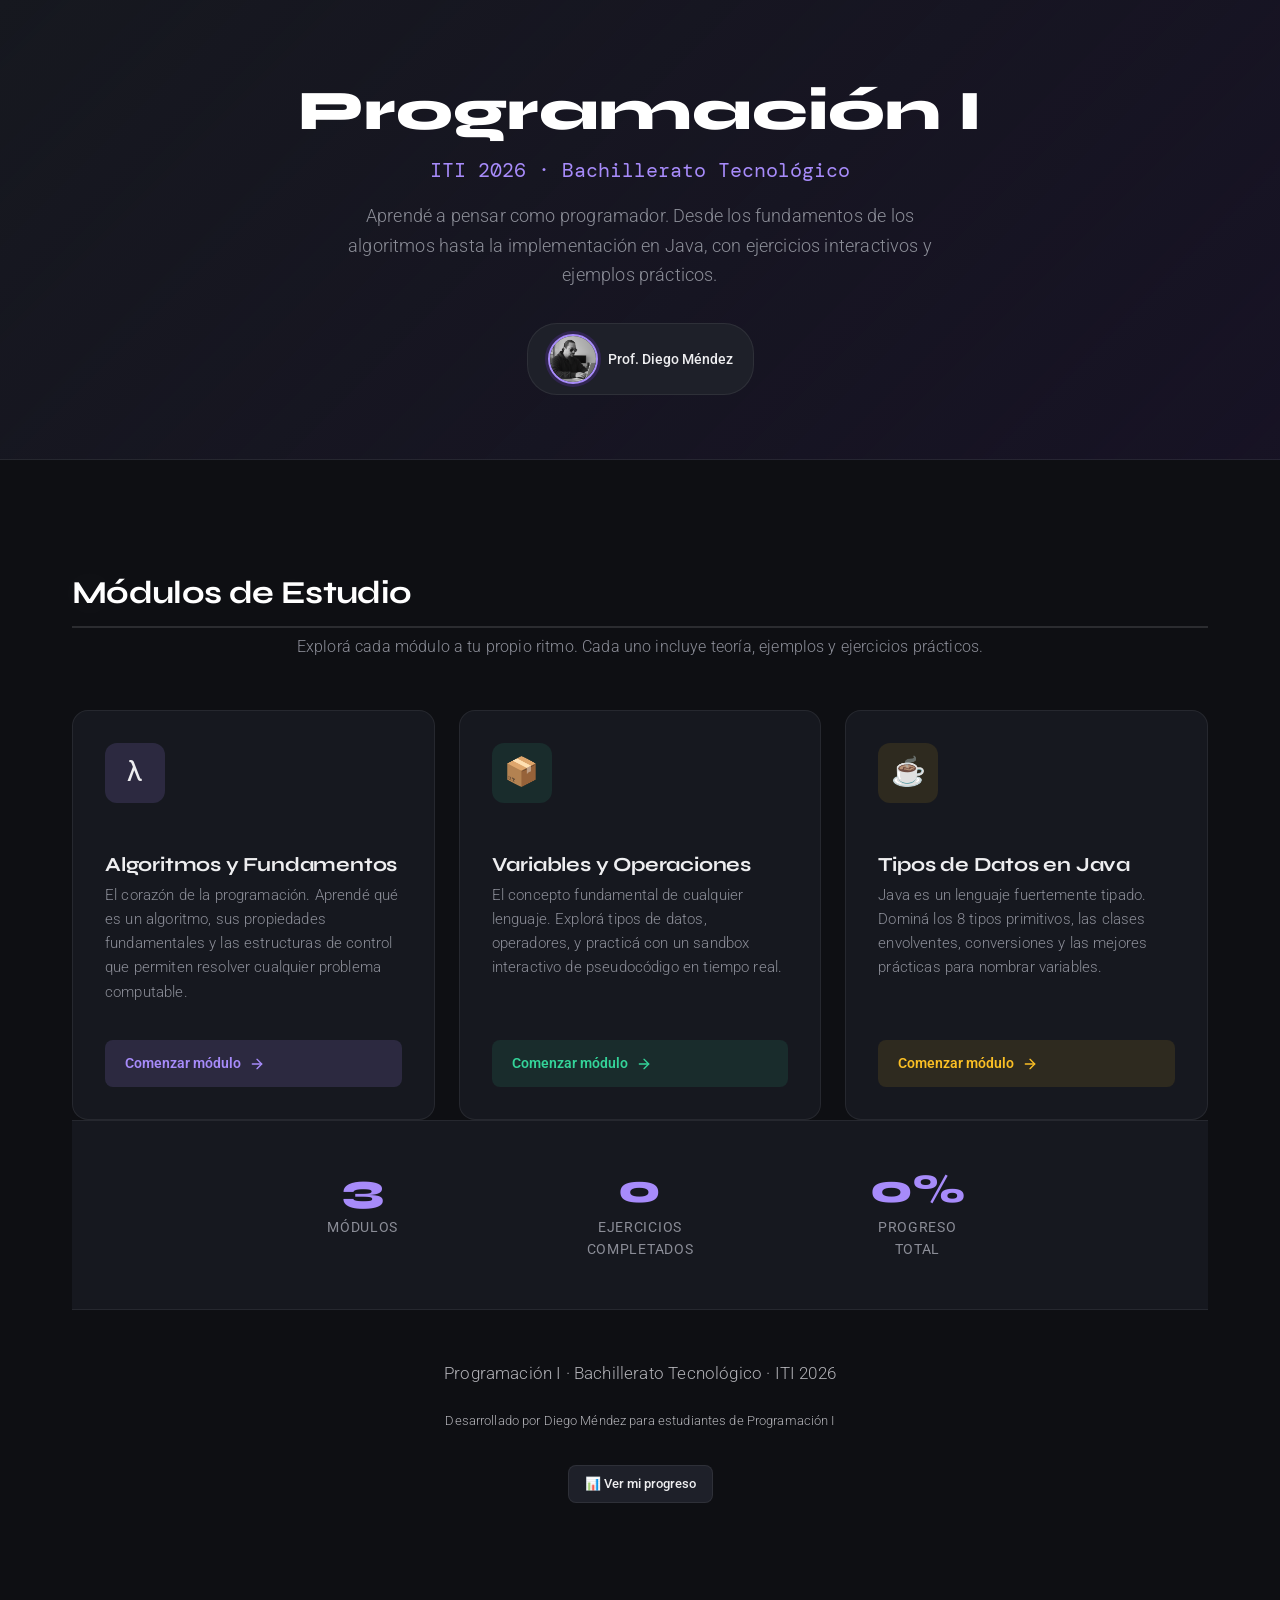
==== commit 7167242a: "mejora intro" ====
--- a/index.html
+++ b/index.html
@@ -348,11 +348,11 @@
         <div class="module-content">
           <h3 id="mod-algo-title">Algoritmos y Fundamentos</h3>
           <p>El corazón de la programación. Aprendé qué es un algoritmo, sus propiedades fundamentales y las estructuras de control que permiten resolver cualquier problema computable.</p>
-          <div class="module-meta" role="list" aria-label="Características del módulo">
+          <!-- <div class="module-meta" role="list" aria-label="Características del módulo">
             <span class="module-tag" role="listitem">Teoría</span>
             <span class="module-tag" role="listitem">20 Ejercicios</span>
             <span class="module-tag" role="listitem">Pseudocódigo</span>
-          </div>
+          </div> -->
         </div>
         <a href="pages/algoritmos-index.html" class="module-link" aria-label="Comenzar módulo de Algoritmos y Fundamentos">
           Comenzar módulo
@@ -370,11 +370,11 @@
         <div class="module-content">
           <h3 id="mod-variables-title">Variables y Operaciones</h3>
           <p>El concepto fundamental de cualquier lenguaje. Explorá tipos de datos, operadores, y practicá con un sandbox interactivo de pseudocódigo en tiempo real.</p>
-          <div class="module-meta" role="list" aria-label="Características del módulo">
+          <!-- <div class="module-meta" role="list" aria-label="Características del módulo">
             <span class="module-tag" role="listitem">4 Tipos de Datos</span>
             <span class="module-tag" role="listitem">Sandbox</span>
             <span class="module-tag" role="listitem">20 Ejercicios</span>
-          </div>
+          </div> -->
         </div>
         <a href="pages/variables.html" class="module-link" aria-label="Comenzar módulo de Variables y Operaciones">
           Comenzar módulo
@@ -392,11 +392,11 @@
         <div class="module-content">
           <h3 id="mod-java-title">Tipos de Datos en Java</h3>
           <p>Java es un lenguaje fuertemente tipado. Dominá los 8 tipos primitivos, las clases envolventes, conversiones y las mejores prácticas para nombrar variables.</p>
-          <div class="module-meta" role="list" aria-label="Características del módulo">
+          <!-- <div class="module-meta" role="list" aria-label="Características del módulo">
             <span class="module-tag" role="listitem">8 Primitivos</span>
             <span class="module-tag" role="listitem">Wrappers</span>
             <span class="module-tag" role="listitem">20 Ejercicios</span>
-          </div>
+          </div> -->
         </div>
         <a href="pages/tipos-de-datos.html" class="module-link" aria-label="Comenzar módulo de Tipos de Datos en Java">
           Comenzar módulo
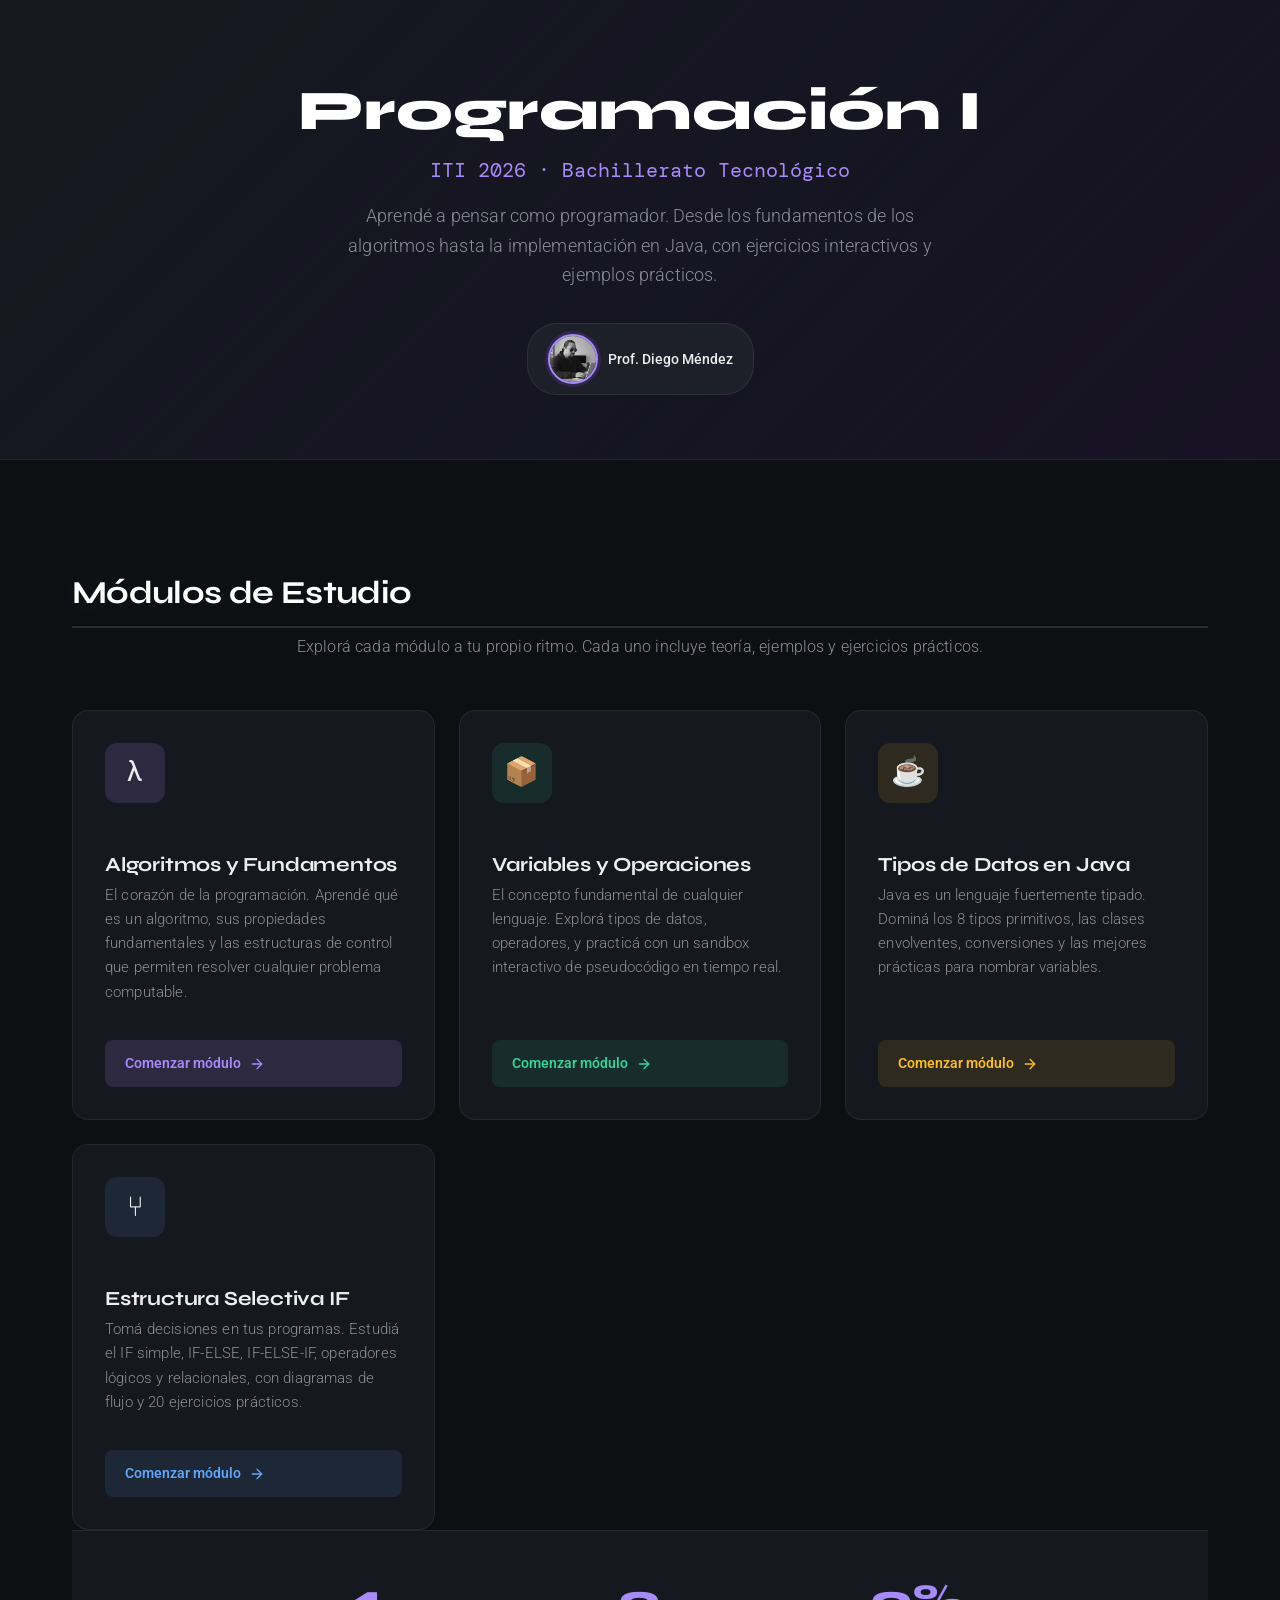
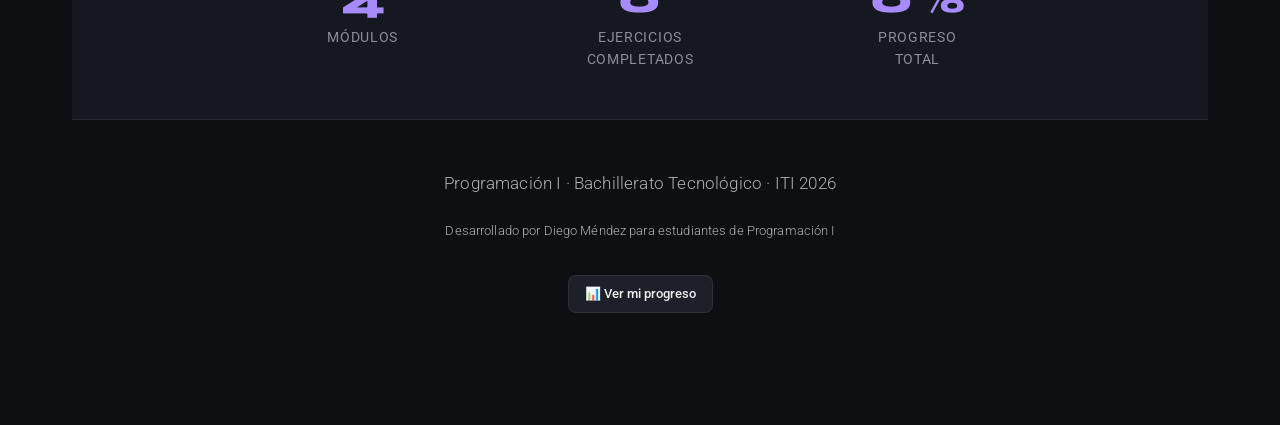
==== commit aa9ea17b: "if" ====
--- a/index.html
+++ b/index.html
@@ -10,310 +10,8 @@
   <link rel="icon" type="image/svg+xml" href="data:image/svg+xml,<svg xmlns='http://www.w3.org/2000/svg' viewBox='0 0 100 100'><text y='.9em' font-size='90'>💻</text></svg>">
   <link rel="preconnect" href="https://fonts.googleapis.com">
   <link href="https://fonts.googleapis.com/css2?family=Roboto:ital,wght@0,300;0,400;0,500;1,300&family=Syne:wght@400;500;600;700;800&family=DM+Mono:wght@400;500&display=swap" rel="stylesheet">
-  <link rel="stylesheet" href="css/algoritmos.css">
-  <style>
-    /* ============================================================
-       Landing Page Styles
-       ============================================================ */
+  <link rel="stylesheet" href="css/main.css">
 
-    .landing-hero {
-      text-align: center;
-      padding: 5rem 2rem 4rem;
-      background: linear-gradient(135deg, var(--surface) 0%, rgba(124, 58, 237, 0.08) 100%);
-      border-bottom: 1px solid var(--border);
-    }
-
-    .landing-hero h1 {
-      font-family: 'Syne', sans-serif;
-      font-size: clamp(2rem, 6vw, 3.5rem);
-      font-weight: 800;
-      color: #fff;
-      margin-bottom: 0.75rem;
-      line-height: 1.1;
-    }
-
-    .landing-hero .subtitle {
-      font-size: 1.25rem;
-      color: var(--accent);
-      font-family: 'DM Mono', monospace;
-      margin-bottom: 1rem;
-    }
-
-    .landing-hero p {
-      color: var(--muted);
-      font-size: 1.1rem;
-      max-width: 600px;
-      margin: 0 auto;
-      line-height: 1.7;
-    }
-
-    .prof-info {
-      display: inline-flex;
-      align-items: center;
-      gap: 10px;
-      margin-top: 2rem;
-      padding: 10px 20px;
-      background: var(--surface2);
-      border-radius: 30px;
-      border: 1px solid var(--border);
-    }
-
-    .prof-info span {
-      font-size: 0.9rem;
-      color: var(--text);
-      font-weight: 500;
-    }
-
-    .prof-avatar {
-      width: 50px;
-      height: 50px;
-      border-radius: 50%;
-      object-fit: cover;
-      border: 2px solid var(--accent);
-      box-shadow: 0 0 0 3px rgba(124, 58, 237, 0.2);
-      display: block;
-      flex-shrink: 0;
-    }
-
-    /* MODULES GRID */
-    .modules-section {
-      padding: 4rem 2rem;
-      max-width: 1200px;
-      margin: 0 auto;
-    }
-
-    .section-header {
-      text-align: center;
-      margin-bottom: 3rem;
-    }
-
-    .section-header h2 {
-      font-family: 'Syne', sans-serif;
-      font-size: clamp(1.5rem, 4vw, 2rem);
-      font-weight: 700;
-      color: #fff;
-      margin-bottom: 0.5rem;
-    }
-
-    .section-header h2::before {
-      display: none;
-    }
-
-    .section-header p {
-      color: var(--muted);
-      font-size: 1rem;
-    }
-
-    .modules-grid {
-      display: grid;
-      grid-template-columns: repeat(auto-fit, minmax(300px, 1fr));
-      gap: 1.5rem;
-    }
-
-    .module-card {
-      background: var(--surface);
-      border: 1px solid var(--border);
-      border-radius: var(--r-lg);
-      padding: 2rem;
-      transition: all 0.3s cubic-bezier(0.4, 0, 0.2, 1);
-      display: flex;
-      flex-direction: column;
-      gap: 1rem;
-      position: relative;
-      overflow: hidden;
-    }
-
-    .module-card::before {
-      content: '';
-      position: absolute;
-      top: 0;
-      left: 0;
-      right: 0;
-      height: 4px;
-      background: var(--module-color);
-      transform: scaleX(0);
-      transform-origin: left;
-      transition: transform 0.3s ease;
-    }
-
-    .module-card:hover {
-      transform: translateY(-4px);
-      border-color: var(--module-color);
-      box-shadow: 0 12px 40px rgba(0, 0, 0, 0.3);
-    }
-
-    .module-card:hover::before {
-      transform: scaleX(1);
-    }
-
-    .module-icon {
-      width: 60px;
-      height: 60px;
-      background: var(--module-bg);
-      border-radius: 12px;
-      display: flex;
-      align-items: center;
-      justify-content: center;
-      font-size: 1.75rem;
-    }
-
-    .module-content h3 {
-      font-family: 'Syne', sans-serif;
-      font-size: 1.25rem;
-      font-weight: 700;
-      color: var(--text);
-      margin-bottom: 0.5rem;
-    }
-
-    .module-content p {
-      color: var(--muted);
-      font-size: 0.95rem;
-      line-height: 1.6;
-      flex: 1;
-    }
-
-    .module-meta {
-      display: flex;
-      gap: 12px;
-      flex-wrap: wrap;
-      padding-top: 0.5rem;
-    }
-
-    .module-tag {
-      font-size: 0.75rem;
-      font-family: 'DM Mono', monospace;
-      padding: 3px 10px;
-      border-radius: 20px;
-      background: var(--surface2);
-      color: var(--muted);
-      border: 1px solid var(--border);
-    }
-
-    .module-link {
-      display: inline-flex;
-      align-items: center;
-      gap: 8px;
-      padding: 12px 20px;
-      background: var(--module-bg);
-      color: var(--module-color);
-      text-decoration: none;
-      border-radius: 8px;
-      font-weight: 600;
-      font-size: 0.9rem;
-      transition: all 0.2s;
-      margin-top: auto;
-    }
-
-    .module-link:hover {
-      filter: brightness(1.15);
-      transform: translateX(4px);
-    }
-
-    .module-link svg {
-      width: 16px;
-      height: 16px;
-      transition: transform 0.2s;
-    }
-
-    .module-link:hover svg {
-      transform: translateX(4px);
-    }
-
-    /* Module Colors */
-    .module-algoritmos {
-      --module-color: var(--accent);
-      --module-bg: var(--accent-glow);
-    }
-
-    .module-variables {
-      --module-color: var(--teal);
-      --module-bg: var(--teal-bg);
-    }
-
-    .module-java {
-      --module-color: var(--amber);
-      --module-bg: var(--amber-bg);
-    }
-
-    /* QUICK STATS */
-    .stats-section {
-      padding: 3rem 2rem;
-      background: var(--surface);
-      border-top: 1px solid var(--border);
-      border-bottom: 1px solid var(--border);
-    }
-
-    .stats-grid {
-      display: grid;
-      grid-template-columns: repeat(auto-fit, minmax(150px, 1fr));
-      gap: 2rem;
-      max-width: 800px;
-      margin: 0 auto;
-      text-align: center;
-    }
-
-    .stat-item {
-      display: flex;
-      flex-direction: column;
-      gap: 0.25rem;
-    }
-
-    .stat-number {
-      font-family: 'Syne', sans-serif;
-      font-size: 2.5rem;
-      font-weight: 800;
-      color: var(--accent);
-      line-height: 1;
-    }
-
-    .stat-label {
-      font-size: 0.85rem;
-      color: var(--muted);
-      text-transform: uppercase;
-      letter-spacing: 0.05em;
-    }
-
-    /* FOOTER */
-    .landing-footer {
-      padding: 3rem 2rem;
-      text-align: center;
-      color: var(--muted);
-      font-size: 0.9rem;
-    }
-
-    .landing-footer a {
-      color: var(--accent);
-      text-decoration: none;
-    }
-
-    .landing-footer a:hover {
-      text-decoration: underline;
-    }
-
-    /* RESPONSIVE */
-    @media (max-width: 640px) {
-      .landing-hero {
-        padding: 3rem 1.5rem 2.5rem;
-      }
-
-      .modules-section {
-        padding: 3rem 1.5rem;
-      }
-
-      .module-card {
-        padding: 1.5rem;
-      }
-
-      .stats-grid {
-        grid-template-columns: repeat(2, 1fr);
-        gap: 1.5rem;
-      }
-
-      .stat-number {
-        font-size: 2rem;
-      }
-    }
-  </style>
 </head>
 
 <body>
@@ -408,6 +106,23 @@
         </a>
       </article>
 
+      <!-- Module 4: Estructura IF -->
+      <article class="module-card module-if" role="listitem" aria-labelledby="mod-if-title">
+        <div class="module-icon" aria-hidden="true">⑂</div>
+        <div class="module-content">
+          <h3 id="mod-if-title">Estructura Selectiva IF</h3>
+          <p>Tomá decisiones en tus programas. Estudiá el IF simple, IF-ELSE, IF-ELSE-IF, operadores lógicos y relacionales, con diagramas de flujo y 20 ejercicios prácticos.</p>
+        </div>
+        <a href="pages/if-java.html" class="module-link" aria-label="Comenzar módulo de Estructura Selectiva IF">
+          Comenzar módulo
+          <svg aria-hidden="true" xmlns="http://www.w3.org/2000/svg" width="16" height="16" viewBox="0 0 24 24" fill="none" stroke="currentColor" stroke-width="2" stroke-linecap="round"
+            stroke-linejoin="round">
+            <line x1="5" y1="12" x2="19" y2="12"></line>
+            <polyline points="12 5 19 12 12 19"></polyline>
+          </svg>
+        </a>
+      </article>
+
     </div>
     </section>
 
@@ -415,7 +130,7 @@
     <section class="stats-section" aria-label="Estadísticas de progreso">
       <div class="stats-grid">
         <div class="stat-item">
-          <div class="stat-number" id="stat-modules">3</div>
+          <div class="stat-number" id="stat-modules">4</div>
           <div class="stat-label">Módulos</div>
         </div>
         <div class="stat-item">
@@ -440,60 +155,6 @@
     </footer>
 
     <!-- State Manager & Progress Tracking -->
-    <script src="js/state-manager.js"></script>
-    <script>
-      // Display overall progress on landing page
-      (function displayProgress() {
-        // Wait for StateManager to initialize
-        setTimeout(() => {
-          const report = StateManager.getProgressReport();
-          const totalCompleted = report.overall.totalCompleted;
-          const totalExercises = 60; // 20 per module × 3 modules
-
-          // Update stats with animation
-          animateValue('stat-total', 0, totalCompleted, 1000);
-          animateValue('stat-percentage', 0, Math.round((totalCompleted / totalExercises) * 100), 1000, '%');
-
-          // Update on state changes
-          StateManager.subscribe((state) => {
-            const newReport = StateManager.getProgressReport();
-            const newTotal = newReport.overall.totalCompleted;
-            animateValue('stat-total', totalCompleted, newTotal, 500);
-            animateValue('stat-percentage',
-              Math.round((totalCompleted / totalExercises) * 100),
-              Math.round((newTotal / totalExercises) * 100),
-              500, '%'
-            );
-          });
-        }, 100);
-      })();
-
-      // Animate number counter
-      function animateValue(elementId, start, end, duration, suffix = '') {
-        const element = document.getElementById(elementId);
-        if (!element) return;
-
-        const range = end - start;
-        const startTime = performance.now();
-
-        function update(currentTime) {
-          const elapsed = currentTime - startTime;
-          const progress = Math.min(elapsed / duration, 1);
-
-          // Easing function (ease-out-cubic)
-          const ease = 1 - Math.pow(1 - progress, 3);
-          const current = Math.round(start + (range * ease));
-
-          element.textContent = current + suffix;
-
-          if (progress < 1) {
-            requestAnimationFrame(update);
-          }
-        }
-
-        requestAnimationFrame(update);
-      }
-    </script>
 
     <!-- Mobile Menu Components -->
     <div class="nav-overlay" id="nav-overlay" aria-hidden="true"></div>
@@ -519,53 +180,11 @@
       <a class="nav-tab-link" href="pages/algoritmos-index.html">Algoritmos</a>
       <a class="nav-tab-link" href="pages/variables.html">Variables</a>
       <a class="nav-tab-link" href="pages/tipos-de-datos.html">Java</a>
+      <a class="nav-tab-link" href="pages/if-java.html">Estructura IF</a>
       <a class="nav-tab-link" href="pages/progreso.html">📊 Mi Progreso</a>
     </nav>
-
-    <script>
-      // Mobile menu toggle for landing page
-      (function initMobileMenu() {
-        const hamburgerBtn = document.getElementById('hamburger-btn');
-        const mobileNav = document.getElementById('mobile-nav');
-        const navOverlay = document.getElementById('nav-overlay');
-        const navClose = document.getElementById('mobile-nav-close');
-        const navLinks = mobileNav?.querySelectorAll('.nav-tab-link');
-
-        function openMenu() {
-          hamburgerBtn.classList.add('active');
-          hamburgerBtn.setAttribute('aria-expanded', 'true');
-          mobileNav.classList.add('active');
-          navOverlay.classList.add('active');
-          navOverlay.setAttribute('aria-hidden', 'false');
-          document.body.style.overflow = 'hidden';
-        }
-
-        function closeMenu() {
-          hamburgerBtn.classList.remove('active');
-          hamburgerBtn.setAttribute('aria-expanded', 'false');
-          mobileNav.classList.remove('active');
-          navOverlay.classList.remove('active');
-          navOverlay.setAttribute('aria-hidden', 'true');
-          document.body.style.overflow = '';
-        }
-
-        hamburgerBtn?.addEventListener('click', () => {
-          const isOpen = hamburgerBtn.classList.contains('active');
-          isOpen ? closeMenu() : openMenu();
-        });
-
-        navOverlay?.addEventListener('click', closeMenu);
-        navClose?.addEventListener('click', closeMenu);
-        navLinks?.forEach(link => link.addEventListener('click', closeMenu));
-
-        document.addEventListener('keydown', (e) => {
-          if (e.key === 'Escape' && mobileNav?.classList.contains('active')) {
-            closeMenu();
-            hamburgerBtn?.focus();
-          }
-        });
-      })();
-    </script>
+    <script src="js/core/state-manager.js"></script>
+    <script src="js/pages/landing.js"></script>
 </body>
 
 </html>
--- a/css/main.css
+++ b/css/main.css
@@ -0,0 +1,21 @@
+@import "base/variables.css";
+@import "base/reset.css";
+@import "components/ui-elements.css";
+@import "layout/header-nav.css";
+@import "layout/main.css";
+@import "components/hero.css";
+@import "base/typography.css";
+@import "components/cards.css";
+@import "components/code.css";
+@import "components/tables.css";
+@import "components/diagrams.css";
+@import "components/sandbox.css";
+@import "components/exercises.css";
+@import "layout/page-nav.css";
+@import "layout/footer.css";
+@import "components/responsive.css";
+@import "pages/landing.css";
+@import "pages/algoritmos.css";
+@import "pages/progreso.css";
+@import "pages/tipos-de-datos.css";
+@import "pages/if-java.css";
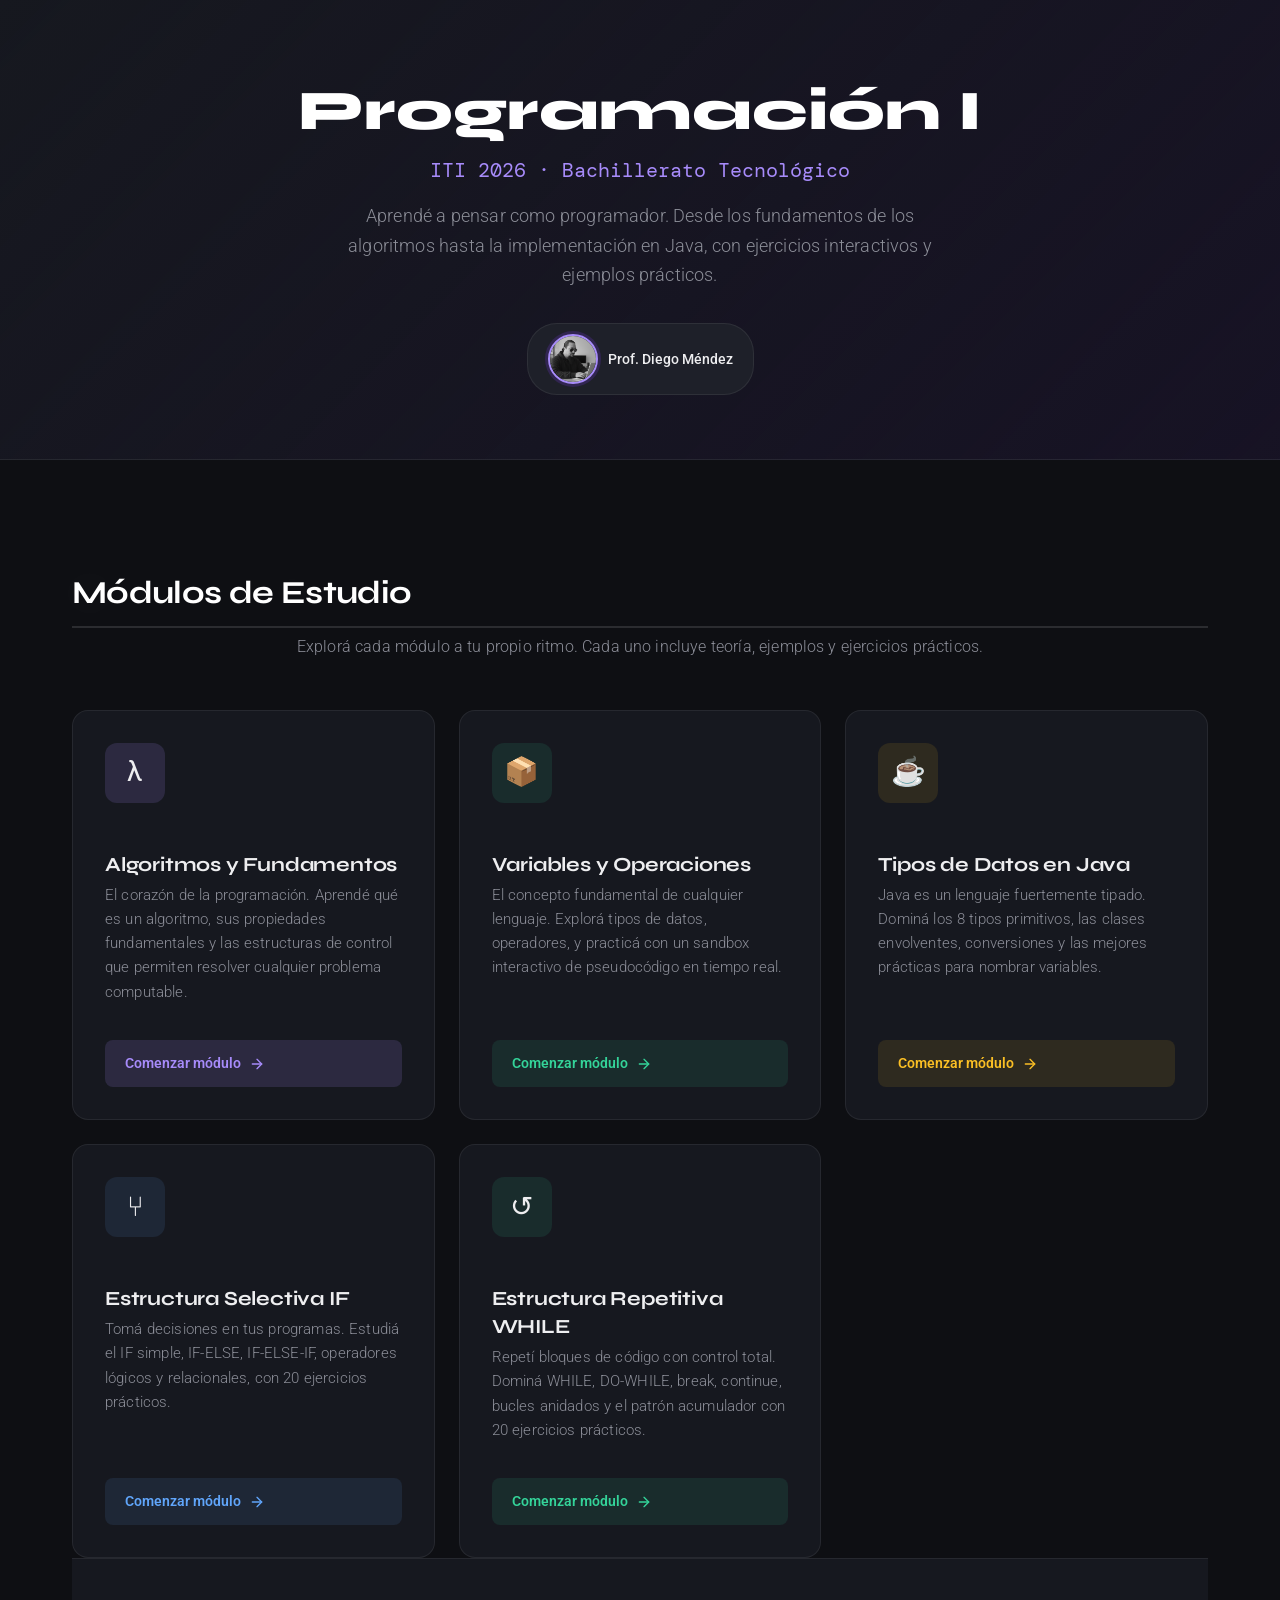
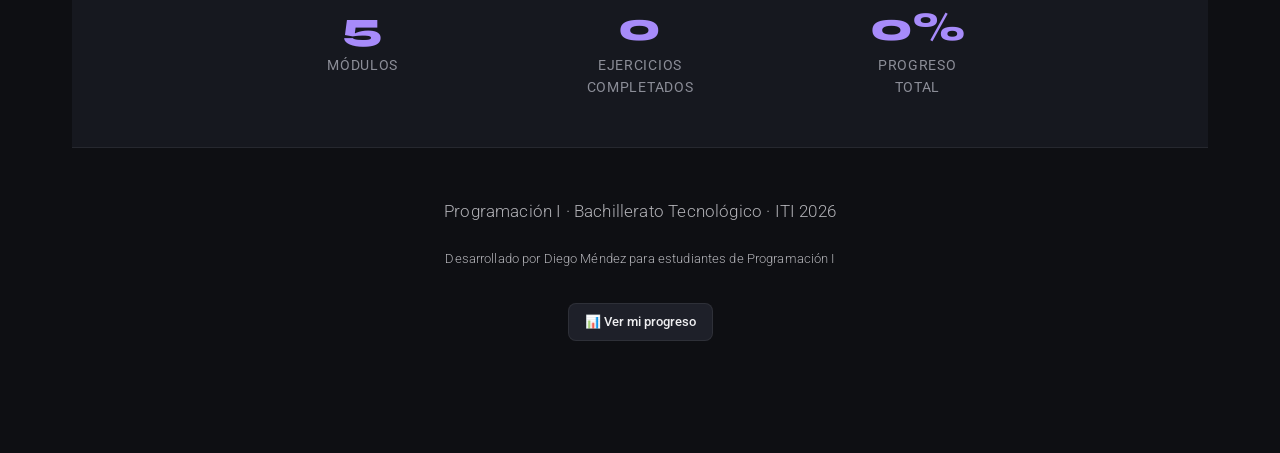
==== commit 634fb868: "while" ====
--- a/index.html
+++ b/index.html
@@ -111,12 +111,27 @@
         <div class="module-icon" aria-hidden="true">⑂</div>
         <div class="module-content">
           <h3 id="mod-if-title">Estructura Selectiva IF</h3>
-          <p>Tomá decisiones en tus programas. Estudiá el IF simple, IF-ELSE, IF-ELSE-IF, operadores lógicos y relacionales, con diagramas de flujo y 20 ejercicios prácticos.</p>
+          <p>Tomá decisiones en tus programas. Estudiá el IF simple, IF-ELSE, IF-ELSE-IF, operadores lógicos y relacionales, con 20 ejercicios prácticos.</p>
         </div>
         <a href="pages/if-java.html" class="module-link" aria-label="Comenzar módulo de Estructura Selectiva IF">
           Comenzar módulo
-          <svg aria-hidden="true" xmlns="http://www.w3.org/2000/svg" width="16" height="16" viewBox="0 0 24 24" fill="none" stroke="currentColor" stroke-width="2" stroke-linecap="round"
-            stroke-linejoin="round">
+          <svg aria-hidden="true" xmlns="http://www.w3.org/2000/svg" width="16" height="16" viewBox="0 0 24 24" fill="none" stroke="currentColor" stroke-width="2" stroke-linecap="round" stroke-linejoin="round">
+            <line x1="5" y1="12" x2="19" y2="12"></line>
+            <polyline points="12 5 19 12 12 19"></polyline>
+          </svg>
+        </a>
+      </article>
+
+      <!-- Module 5: Estructura WHILE -->
+      <article class="module-card module-while" role="listitem" aria-labelledby="mod-while-title">
+        <div class="module-icon" aria-hidden="true">↺</div>
+        <div class="module-content">
+          <h3 id="mod-while-title">Estructura Repetitiva WHILE</h3>
+          <p>Repetí bloques de código con control total. Dominá WHILE, DO-WHILE, break, continue, bucles anidados y el patrón acumulador con 20 ejercicios prácticos.</p>
+        </div>
+        <a href="pages/while-java.html" class="module-link" aria-label="Comenzar módulo de Estructura Repetitiva WHILE">
+          Comenzar módulo
+          <svg aria-hidden="true" xmlns="http://www.w3.org/2000/svg" width="16" height="16" viewBox="0 0 24 24" fill="none" stroke="currentColor" stroke-width="2" stroke-linecap="round" stroke-linejoin="round">
             <line x1="5" y1="12" x2="19" y2="12"></line>
             <polyline points="12 5 19 12 12 19"></polyline>
           </svg>
@@ -130,7 +145,7 @@
     <section class="stats-section" aria-label="Estadísticas de progreso">
       <div class="stats-grid">
         <div class="stat-item">
-          <div class="stat-number" id="stat-modules">4</div>
+          <div class="stat-number" id="stat-modules">5</div>
           <div class="stat-label">Módulos</div>
         </div>
         <div class="stat-item">
@@ -181,6 +196,7 @@
       <a class="nav-tab-link" href="pages/variables.html">Variables</a>
       <a class="nav-tab-link" href="pages/tipos-de-datos.html">Java</a>
       <a class="nav-tab-link" href="pages/if-java.html">Estructura IF</a>
+      <a class="nav-tab-link" href="pages/while-java.html">WHILE</a>
       <a class="nav-tab-link" href="pages/progreso.html">📊 Mi Progreso</a>
     </nav>
     <script src="js/core/state-manager.js"></script>
--- a/css/main.css
+++ b/css/main.css
@@ -19,3 +19,4 @@
 @import "pages/progreso.css";
 @import "pages/tipos-de-datos.css";
 @import "pages/if-java.css";
+@import "pages/while-java.css";
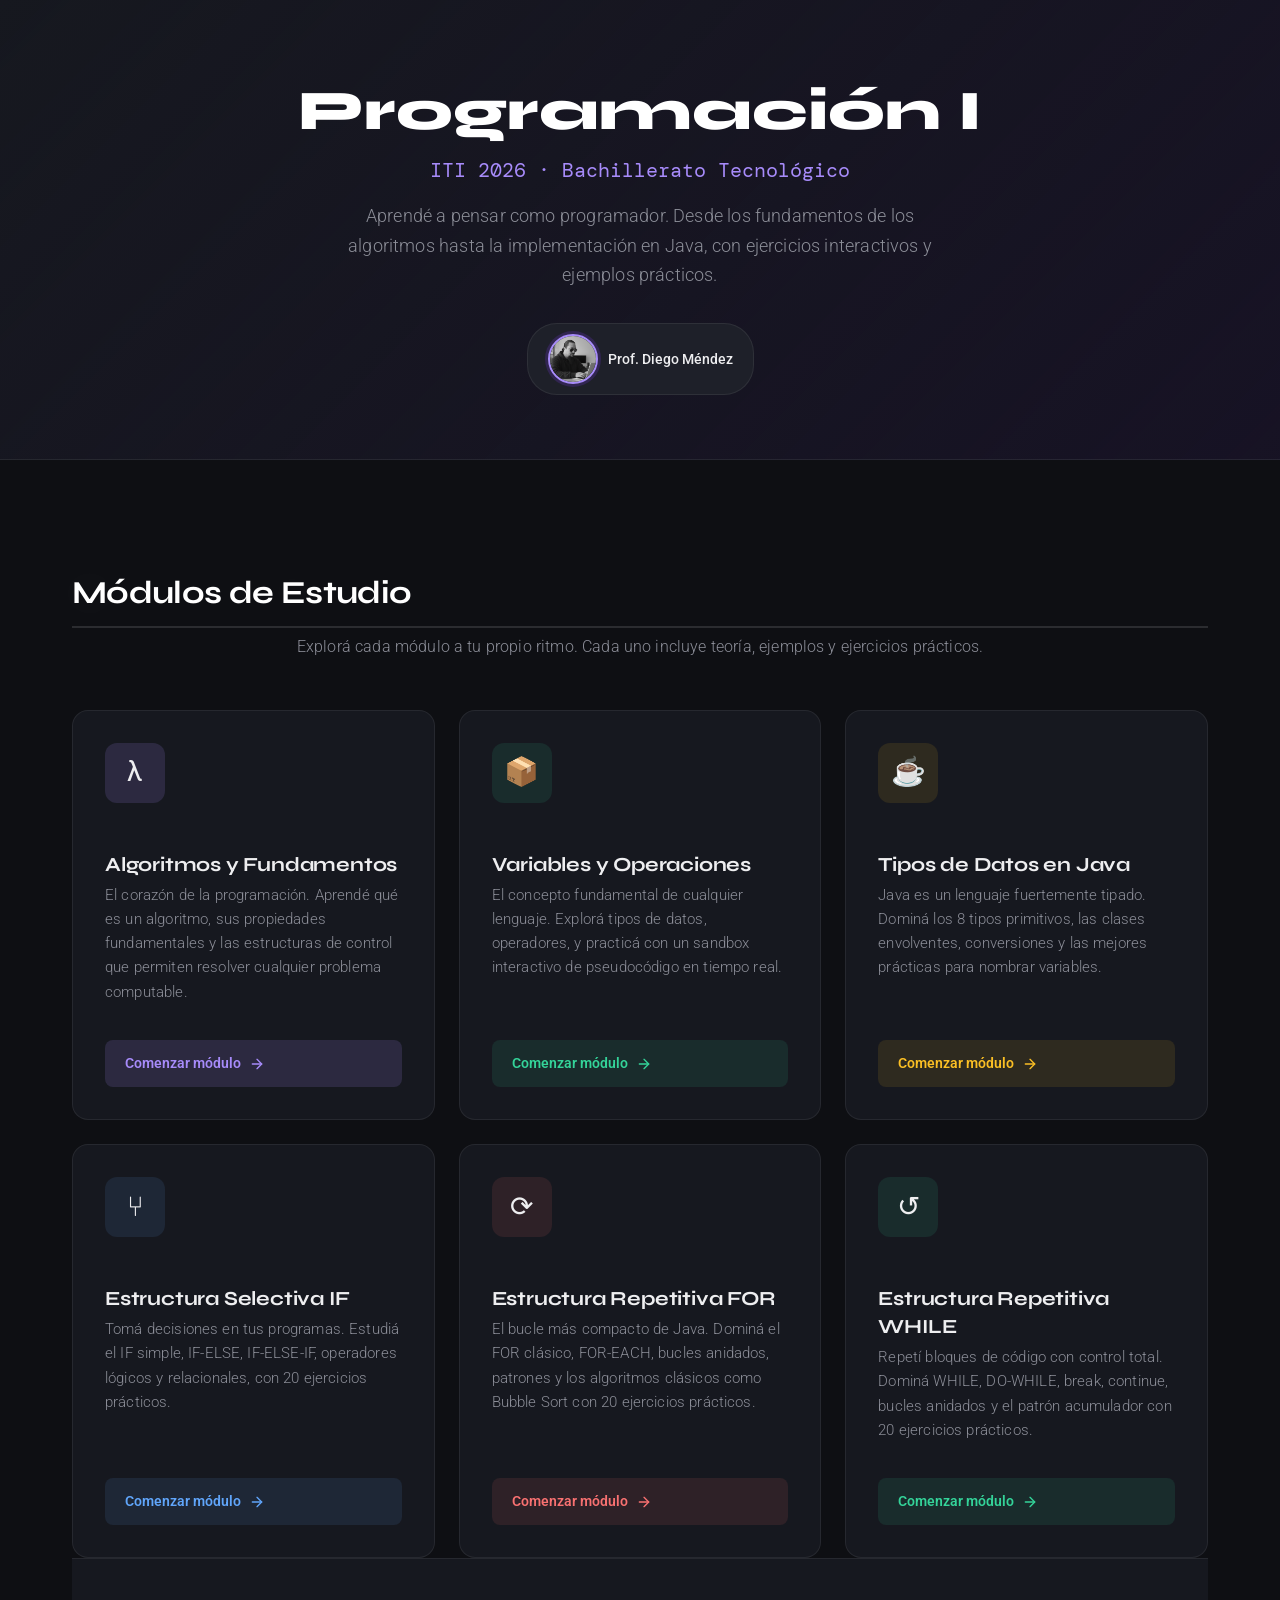
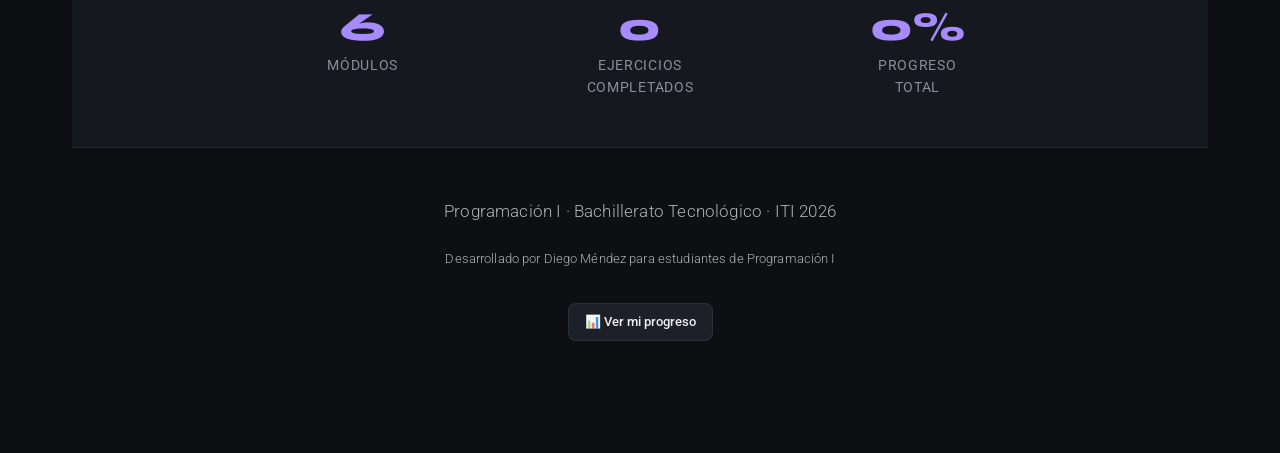
==== commit ed101d3d: "for" ====
--- a/index.html
+++ b/index.html
@@ -122,6 +122,22 @@
         </a>
       </article>
 
+      <!-- Module 6: Estructura FOR -->
+      <article class="module-card module-for" role="listitem" aria-labelledby="mod-for-title">
+        <div class="module-icon" aria-hidden="true">⟳</div>
+        <div class="module-content">
+          <h3 id="mod-for-title">Estructura Repetitiva FOR</h3>
+          <p>El bucle más compacto de Java. Dominá el FOR clásico, FOR-EACH, bucles anidados, patrones y los algoritmos clásicos como Bubble Sort con 20 ejercicios prácticos.</p>
+        </div>
+        <a href="pages/for-java.html" class="module-link" aria-label="Comenzar módulo de Estructura Repetitiva FOR">
+          Comenzar módulo
+          <svg aria-hidden="true" xmlns="http://www.w3.org/2000/svg" width="16" height="16" viewBox="0 0 24 24" fill="none" stroke="currentColor" stroke-width="2" stroke-linecap="round" stroke-linejoin="round">
+            <line x1="5" y1="12" x2="19" y2="12"></line>
+            <polyline points="12 5 19 12 12 19"></polyline>
+          </svg>
+        </a>
+      </article>
+
       <!-- Module 5: Estructura WHILE -->
       <article class="module-card module-while" role="listitem" aria-labelledby="mod-while-title">
         <div class="module-icon" aria-hidden="true">↺</div>
@@ -145,7 +161,7 @@
     <section class="stats-section" aria-label="Estadísticas de progreso">
       <div class="stats-grid">
         <div class="stat-item">
-          <div class="stat-number" id="stat-modules">5</div>
+          <div class="stat-number" id="stat-modules">6</div>
           <div class="stat-label">Módulos</div>
         </div>
         <div class="stat-item">
@@ -197,6 +213,7 @@
       <a class="nav-tab-link" href="pages/tipos-de-datos.html">Java</a>
       <a class="nav-tab-link" href="pages/if-java.html">Estructura IF</a>
       <a class="nav-tab-link" href="pages/while-java.html">WHILE</a>
+      <a class="nav-tab-link" href="pages/for-java.html">FOR</a>
       <a class="nav-tab-link" href="pages/progreso.html">📊 Mi Progreso</a>
     </nav>
     <script src="js/core/state-manager.js"></script>
--- a/css/main.css
+++ b/css/main.css
@@ -20,3 +20,4 @@
 @import "pages/tipos-de-datos.css";
 @import "pages/if-java.css";
 @import "pages/while-java.css";
+@import "pages/for-java.css";
